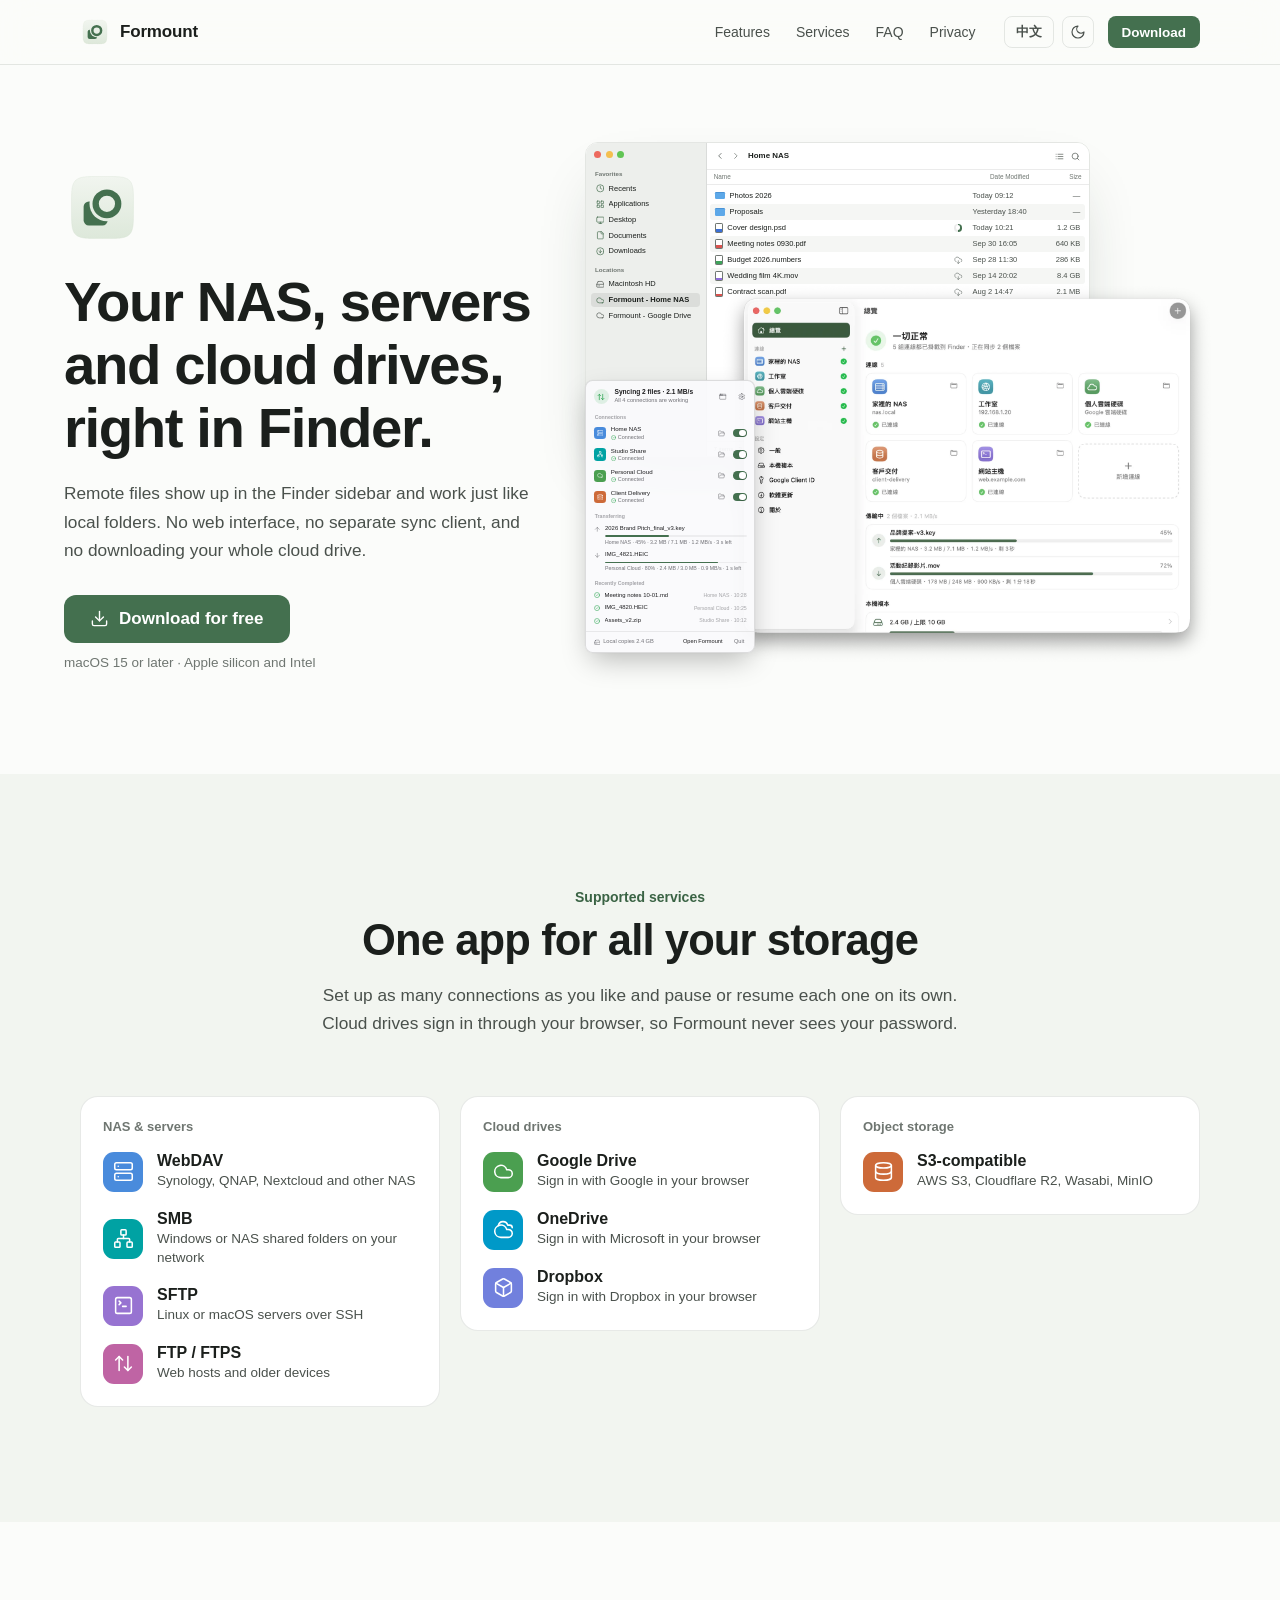
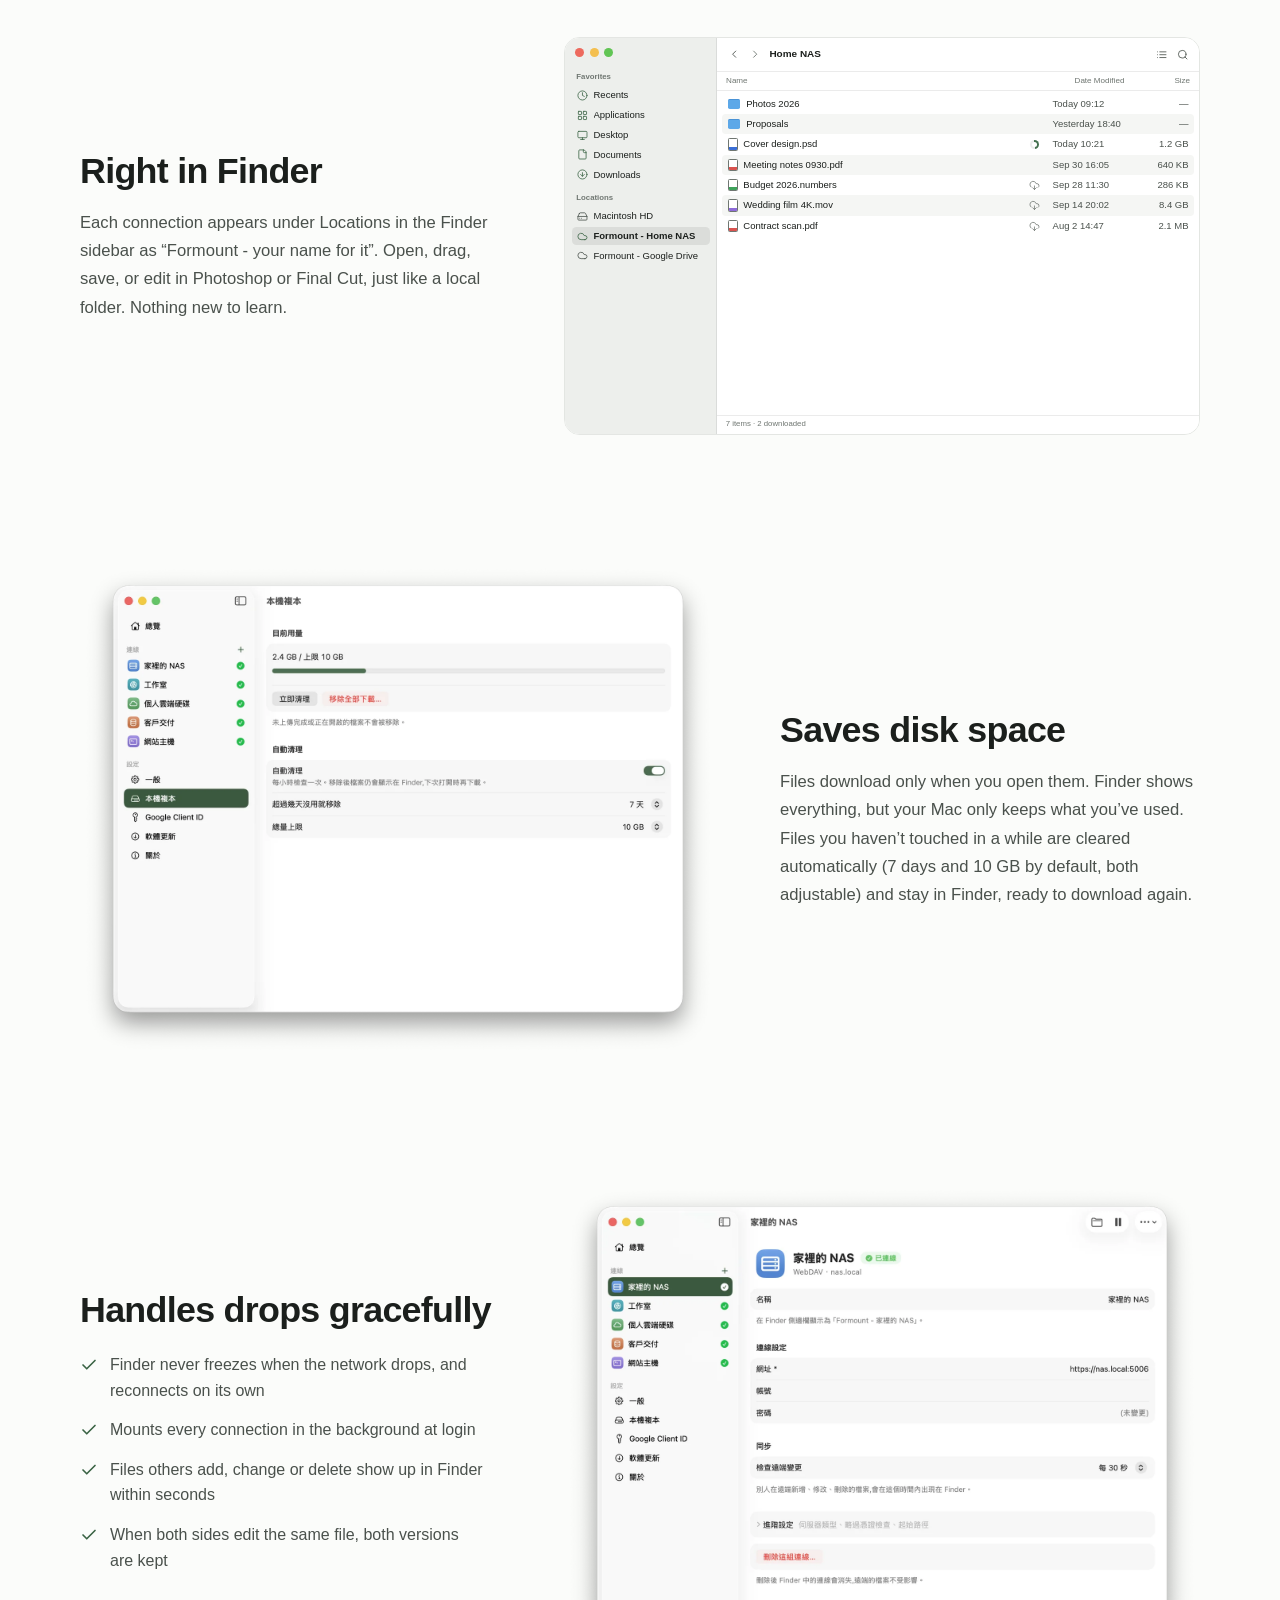
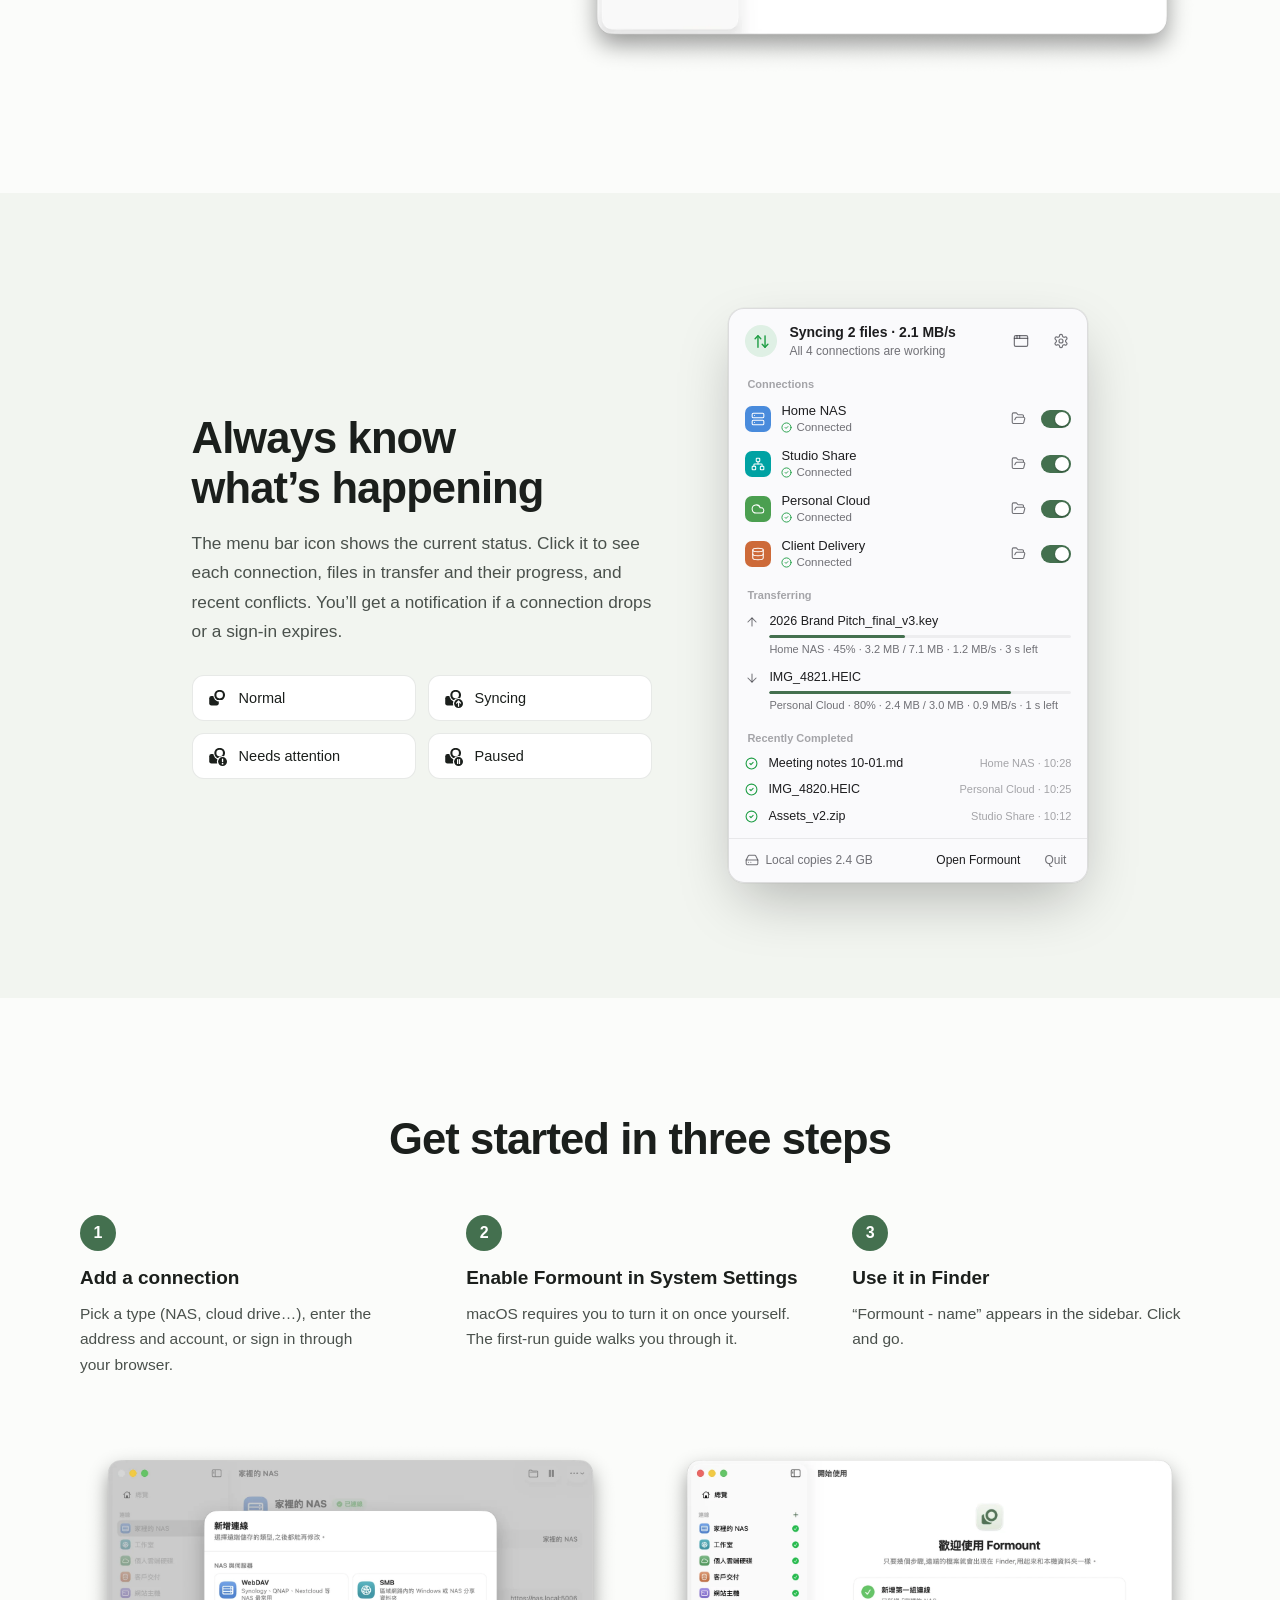
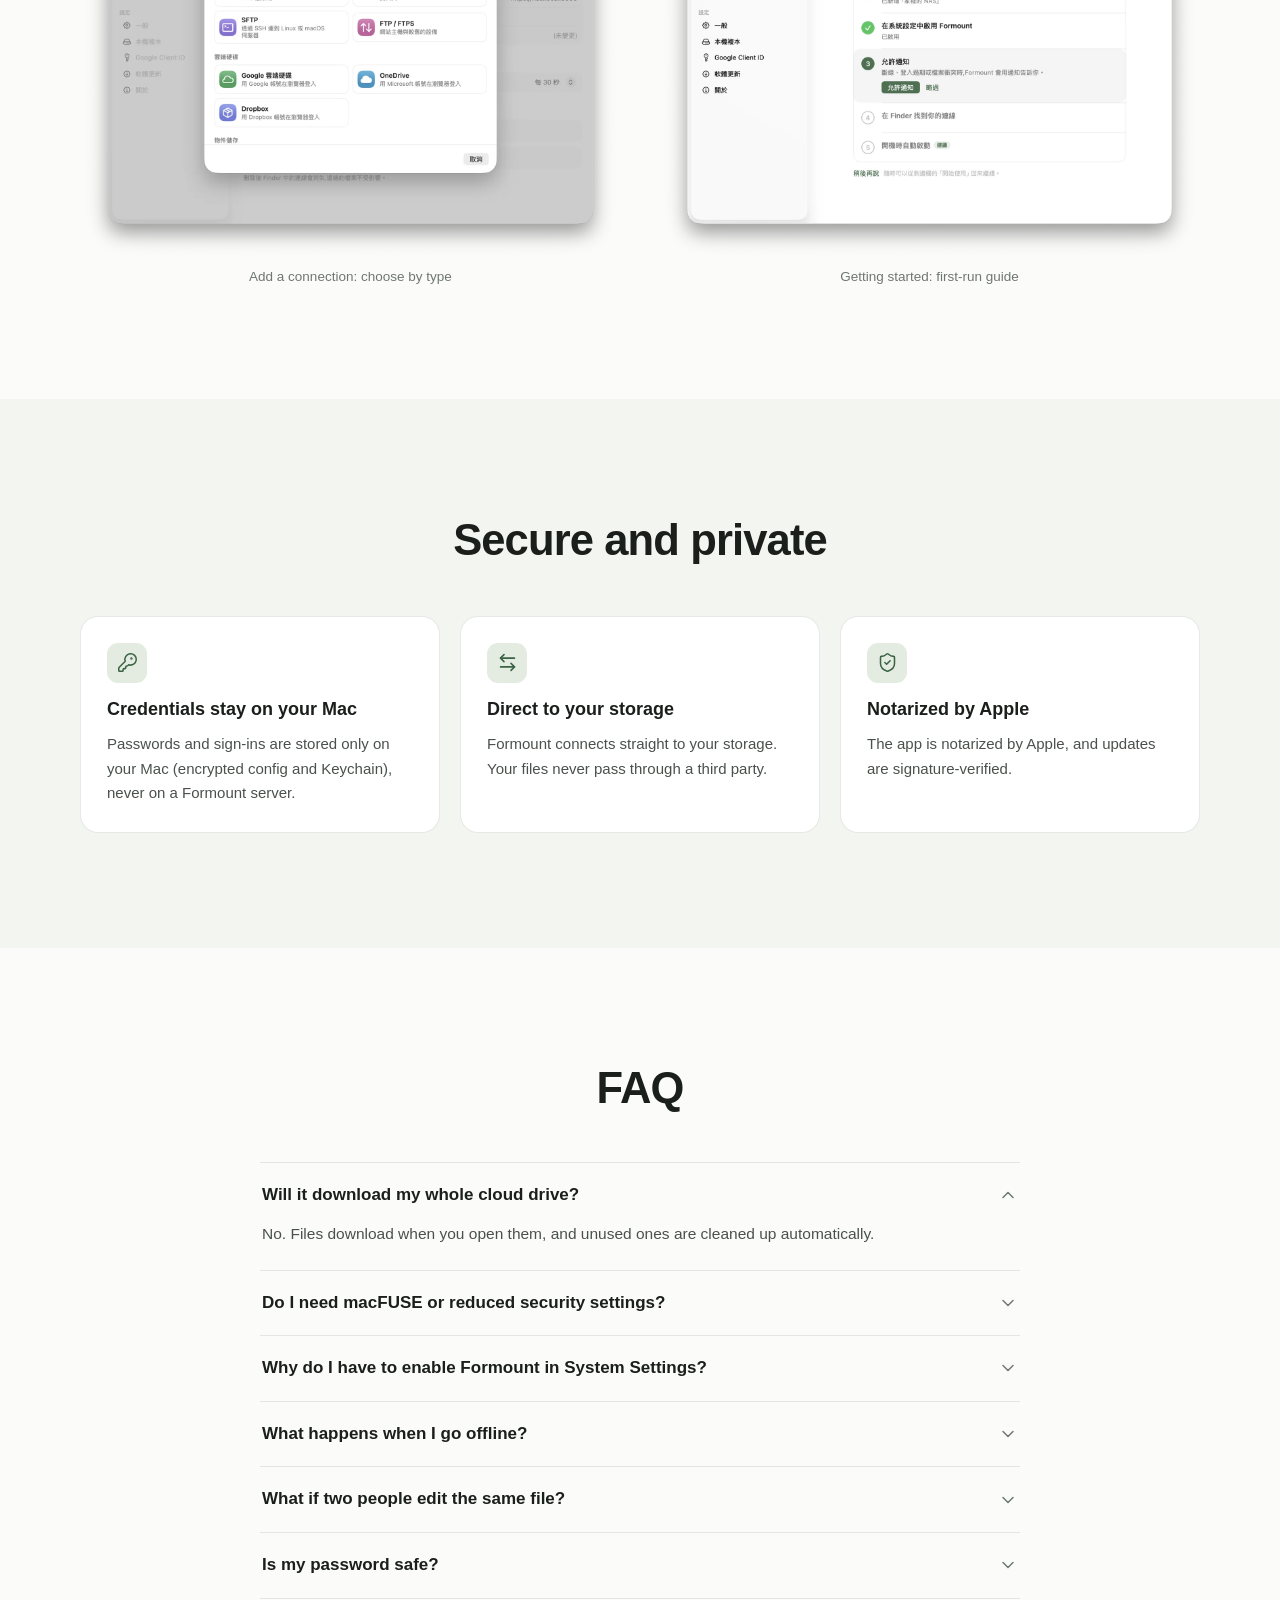
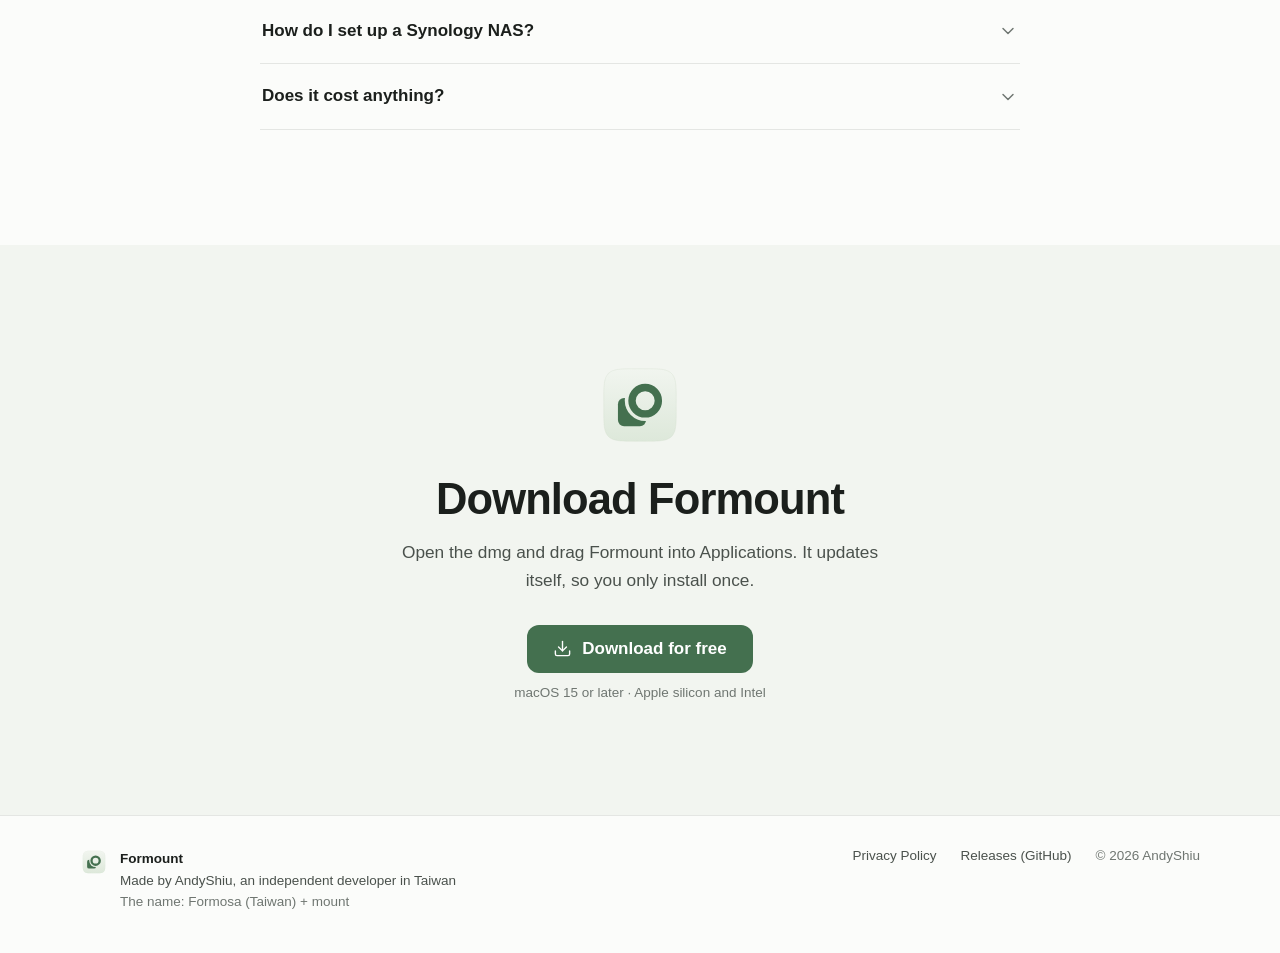
==== index.html @ 0ed60bf0 "更新官網" ====
<!doctype html>
<html lang="zh-Hant-TW">
<head>
<meta charset="utf-8">
<meta name="viewport" content="width=device-width, initial-scale=1">
<title>Formount — 把 NAS、伺服器和雲端硬碟放進 Finder</title>
<meta name="description" content="Formount 是免費的 macOS App,把 NAS、伺服器和雲端硬碟掛載到 Finder。支援 WebDAV、SMB、SFTP、FTP、S3、Google 雲端硬碟、OneDrive、Dropbox。">
<link rel="canonical" href="https://formount.andyshiu.com/">
<meta name="theme-color" content="#FBFCFA" media="(prefers-color-scheme: light)">
<meta name="theme-color" content="#111311" media="(prefers-color-scheme: dark)">
<meta property="og:type" content="website">
<meta property="og:url" content="https://formount.andyshiu.com/">
<meta property="og:title" content="Formount — 把 NAS、伺服器和雲端硬碟放進 Finder">
<meta property="og:description" content="免費的 macOS App:遠端的檔案出現在 Finder 側邊欄,用起來和本機資料夾一樣。">
<meta property="og:image" content="https://formount.andyshiu.com/assets/og.png">
<meta name="twitter:card" content="summary_large_image">
<link rel="icon" href="favicon.ico" sizes="any">
<link rel="icon" href="assets/appicon.svg" type="image/svg+xml">
<link rel="apple-touch-icon" href="assets/apple-touch-icon.png">
<link rel="stylesheet" href="styles.css?v=1790839336">
<!-- 在畫面出現前套用手動選的深淺色與語言,避免閃一下 -->
<script>
  try {
    var t = localStorage.getItem('formount-theme'); if (t === 'light' || t === 'dark') document.documentElement.dataset.theme = t;
  } catch (e) {}
</script>
<script type="application/ld+json">
{
  "@context": "https://schema.org",
  "@type": "SoftwareApplication",
  "name": "Formount",
  "operatingSystem": "macOS 15 or later",
  "applicationCategory": "UtilitiesApplication",
  "softwareVersion": "0.1.0",
  "offers": { "@type": "Offer", "price": "0", "priceCurrency": "USD" },
  "downloadUrl": "https://github.com/AndyShiu/Formount-releases/releases/latest/download/Formount.dmg",
  "author": { "@type": "Person", "name": "AndyShiu" },
  "url": "https://formount.andyshiu.com/"
}
</script>
<script src="site.js?v=1790839336" defer></script>
</head>
<body>

<header class="nav pad">
  <div class="wrap nav-in">
    <a class="brand" href="./">
      <img class="light-only" src="assets/appicon.svg" alt=""><img class="dark-only" src="assets/appicon-dark.svg" alt="">
      <span>Formount</span>
    </a>
    <nav class="nav-links desktop-only">
      <a href="#features" data-i18n="navFeatures">功能</a>
      <a href="#services" data-i18n="navServices">支援服務</a>
      <a href="#faq" data-i18n="navFaq">常見問題</a>
      <a href="privacy.html" data-i18n="navPrivacy">隱私權</a>
    </nav>
    <div class="nav-tools">
      <button class="tool" type="button" data-action="lang" data-i18n="langLabel">EN</button>
      <button class="tool square" type="button" data-action="theme" data-i18n-aria="themeLabel" aria-label="切換深淺色">
        <svg class="i light-only"><use href="assets/icons.svg#i-moon"/></svg>
        <svg class="i dark-only"><use href="assets/icons.svg#i-sun"/></svg>
      </button>
      <a class="nav-dl desktop-only" href="https://github.com/AndyShiu/Formount-releases/releases/latest/download/Formount.dmg" data-i18n="navDownload">下載</a>
    </div>
  </div>
</header>

<main>

<!-- Hero(方向 1b:左文右圖) -->
<section class="hero pad">
  <div class="hero-in">
    <div class="hero-text">
      <img class="hero-icon light-only" src="assets/appicon.svg" alt="Formount"><img class="hero-icon dark-only" src="assets/appicon-dark.svg" alt="Formount">
      <h1 data-i18n="heroTitle">把 NAS、伺服器和雲端硬碟放進 Finder。</h1>
      <p class="lead" data-i18n="heroSub">裝好之後,遠端的檔案就出現在 Finder 側邊欄,用起來和本機資料夾一樣。不用開網頁、不用另外的同步程式,也不用把整個雲端硬碟下載到電腦裡。</p>
      <div data-download></div>
    </div>
    <div class="hero-art" aria-hidden="true">
      <div class="finder-frame" data-finder></div>
      <img class="shot light-only" src="assets/shots/light-overview.webp" alt="" width="1600" height="1242">
      <img class="shot dark-only" src="assets/shots/dark-overview.webp" alt="" width="1600" height="1242" loading="lazy">
      <div class="panel-slot"><div class="panel-scale" data-panel></div></div>
    </div>
  </div>
</section>

<!-- 支援的服務 -->
<section id="services" class="section alt pad">
  <div class="wrap">
    <div class="head">
      <div class="eyebrow" data-i18n="svcEyebrow">支援的服務</div>
      <h2 class="h2" data-i18n="svcTitle">一個 App,連上所有空間</h2>
      <p class="lead" data-i18n="svcSub">可以同時設定很多組連線,各自獨立暫停、恢復。雲端硬碟是在瀏覽器登入,Formount 不會看到你的密碼。</p>
    </div>
    <div class="svc-grid">
      <div class="card svc">
        <div class="svc-group" data-i18n="gNas">NAS 與伺服器</div>
        <div class="svc-row"><div class="tile" style="--h:255"><svg class="i"><use href="assets/icons.svg#i-server"/></svg></div><div><div class="svc-name">WebDAV</div><div class="svc-desc" data-i18n="dWebdav">Synology、QNAP、Nextcloud 等 NAS</div></div></div>
        <div class="svc-row"><div class="tile" style="--h:195"><svg class="i"><use href="assets/icons.svg#i-network"/></svg></div><div><div class="svc-name" data-i18n="nSmb">SMB(網路芳鄰)</div><div class="svc-desc" data-i18n="dSmb">區域網路內的 Windows 或 NAS 分享資料夾</div></div></div>
        <div class="svc-row"><div class="tile" style="--h:300"><svg class="i"><use href="assets/icons.svg#i-square-terminal"/></svg></div><div><div class="svc-name">SFTP</div><div class="svc-desc" data-i18n="dSftp">透過 SSH 連到 Linux 或 macOS 伺服器</div></div></div>
        <div class="svc-row"><div class="tile" style="--h:340"><svg class="i"><use href="assets/icons.svg#i-arrow-up-down"/></svg></div><div><div class="svc-name">FTP / FTPS</div><div class="svc-desc" data-i18n="dFtp">網站主機與較舊的設備</div></div></div>
      </div>
      <div class="card svc">
        <div class="svc-group" data-i18n="gCloud">雲端硬碟</div>
        <div class="svc-row"><div class="tile" style="--h:145"><svg class="i"><use href="assets/icons.svg#i-cloud"/></svg></div><div><div class="svc-name" data-i18n="nGdrive">Google 雲端硬碟</div><div class="svc-desc" data-i18n="dGdrive">用 Google 帳號在瀏覽器登入</div></div></div>
        <div class="svc-row"><div class="tile" style="--h:225"><svg class="i"><use href="assets/icons.svg#i-cloudy"/></svg></div><div><div class="svc-name">OneDrive</div><div class="svc-desc" data-i18n="dOnedrive">用 Microsoft 帳號在瀏覽器登入</div></div></div>
        <div class="svc-row"><div class="tile" style="--h:275"><svg class="i"><use href="assets/icons.svg#i-box"/></svg></div><div><div class="svc-name">Dropbox</div><div class="svc-desc" data-i18n="dDropbox">用 Dropbox 帳號在瀏覽器登入</div></div></div>
      </div>
      <div class="card svc">
        <div class="svc-group" data-i18n="gObj">物件儲存</div>
        <div class="svc-row"><div class="tile" style="--h:45"><svg class="i"><use href="assets/icons.svg#i-database"/></svg></div><div><div class="svc-name" data-i18n="nS3">S3 相容儲存</div><div class="svc-desc" data-i18n="dS3">AWS S3、Cloudflare R2、Wasabi、MinIO</div></div></div>
      </div>
    </div>
  </div>
</section>

<!-- 核心賣點 -->
<section id="features" class="section pad">
  <div class="wrap features">
    <div class="feature">
      <div class="feature-text">
        <h3 class="h3" data-i18n="f1Title">就在 Finder 裡</h3>
        <p data-i18n="f1Body">連線會出現在 Finder 側邊欄的「位置」下方,名稱是「Formount - 你取的名字」。打開、拖放、存檔、用 Photoshop 或 Final Cut 直接編輯,全都和本機資料夾一樣。不用學新介面。</p>
      </div>
      <div class="feature-art"><div class="finder-frame" data-finder aria-hidden="true"></div></div>
    </div>
    <div class="feature reverse">
      <div class="feature-text">
        <h3 class="h3" data-i18n="f3Title">不佔硬碟空間</h3>
        <p data-i18n="f3Body">檔案打開時才下載,Finder 裡看得到全部檔案,但電腦只存你用過的。一段時間沒用的檔案會自動清掉(預設 7 天、總量 10 GB,都可以調整),檔案仍然留在 Finder,下次打開時再下載。</p>
      </div>
      <div class="feature-art">
        <img class="light-only" src="assets/shots/light-cache.webp" alt="" width="1600" height="1242" loading="lazy">
        <img class="dark-only" src="assets/shots/dark-cache.webp" alt="" width="1600" height="1242" loading="lazy">
      </div>
    </div>
    <div class="feature">
      <div class="feature-text">
        <h3 class="h3" data-i18n="f4Title">斷線也不怕</h3>
        <ul class="checks">
          <li><svg class="i"><use href="assets/icons.svg#i-check"/></svg><span data-i18n="f4List.0">網路中斷時不會卡住 Finder,恢復後自動重新連線</span></li>
          <li><svg class="i"><use href="assets/icons.svg#i-check"/></svg><span data-i18n="f4List.1">開機後在背景自動掛載所有連線</span></li>
          <li><svg class="i"><use href="assets/icons.svg#i-check"/></svg><span data-i18n="f4List.2">別人在遠端新增、修改、刪除的檔案,幾十秒內就會出現在 Finder</span></li>
          <li><svg class="i"><use href="assets/icons.svg#i-check"/></svg><span data-i18n="f4List.3">兩邊同時改到同一個檔案時,兩份都保留,不會互相覆蓋</span></li>
        </ul>
      </div>
      <div class="feature-art">
        <img class="light-only" src="assets/shots/light-conn0.webp" alt="" width="1600" height="1242" loading="lazy">
        <img class="dark-only" src="assets/shots/dark-conn0.webp" alt="" width="1600" height="1242" loading="lazy">
      </div>
    </div>
  </div>
</section>

<!-- 選單列面板 -->
<section class="section alt pad">
  <div class="wrap panel-sec">
    <div class="panel-sec-text">
      <h2 class="h2" data-i18n="panelTitle">隨時知道狀況</h2>
      <p class="lead" data-i18n="panelBody">選單列圖示會顯示目前狀態。點開可以看到每組連線的狀態、正在傳輸的檔案和進度、最近的衝突。斷線或登入過期時會用通知告訴你。</p>
      <div class="states">
        <div class="state"><i style="--m:url(assets/menubar-normal.svg)"></i><span data-i18n="st0">一般</span></div>
        <div class="state"><i style="--m:url(assets/menubar-sync.svg)"></i><span data-i18n="st1">同步中</span></div>
        <div class="state"><i style="--m:url(assets/menubar-alert.svg)"></i><span data-i18n="st2">需要處理</span></div>
        <div class="state"><i style="--m:url(assets/menubar-pause.svg)"></i><span data-i18n="st3">已暫停</span></div>
      </div>
    </div>
    <div class="panel-slot"><div class="panel-scale" data-panel></div></div>
  </div>
</section>

<!-- 三步驟 -->
<section class="section pad">
  <div class="wrap">
    <h2 class="h2 center" data-i18n="stepsTitle">三個步驟開始使用</h2>
    <div class="steps">
      <div class="step"><div class="step-n">1</div><div class="step-t" data-i18n="steps.0.title">新增連線</div><div class="step-b" data-i18n="steps.0.body">選擇類型(NAS、雲端硬碟…),填網址與帳號,或在瀏覽器登入。</div></div>
      <div class="step"><div class="step-n">2</div><div class="step-t" data-i18n="steps.1.title">在系統設定打開 Formount</div><div class="step-b" data-i18n="steps.1.body">macOS 規定要由使用者親自打開一次,首次使用的引導會帶著你做。</div></div>
      <div class="step"><div class="step-n">3</div><div class="step-t" data-i18n="steps.2.title">在 Finder 開始使用</div><div class="step-b" data-i18n="steps.2.body">側邊欄出現「Formount - 名稱」,點一下就好。</div></div>
    </div>
    <div class="step-shots">
      <figure>
        <img class="light-only" src="assets/shots/light-add.webp" alt="" width="1600" height="1242" loading="lazy">
        <img class="dark-only" src="assets/shots/dark-add.webp" alt="" width="1600" height="1242" loading="lazy">
        <figcaption data-i18n="capAdd">新增連線:依類型選擇服務</figcaption>
      </figure>
      <figure>
        <img class="light-only" src="assets/shots/light-onboarding.webp" alt="" width="1600" height="1242" loading="lazy">
        <img class="dark-only" src="assets/shots/dark-onboarding.webp" alt="" width="1600" height="1242" loading="lazy">
        <figcaption data-i18n="capOb">開始使用:首次使用引導</figcaption>
      </figure>
    </div>
  </div>
</section>

<!-- 安全、私密 -->
<section class="section alt pad">
  <div class="wrap">
    <h2 class="h2 center" data-i18n="secTitle">安全、私密</h2>
    <div class="sec-grid">
      <div class="card sec"><div class="sec-ico"><svg class="i"><use href="assets/icons.svg#i-key-round"/></svg></div><div class="sec-t" data-i18n="sec.0.title">登入資料只在你的 Mac</div><div class="sec-b" data-i18n="sec.0.body">密碼與登入資料只存在你自己的 Mac(加密設定檔與鑰匙圈),不經過任何 Formount 伺服器。</div></div>
      <div class="card sec"><div class="sec-ico"><svg class="i"><use href="assets/icons.svg#i-arrow-left-right"/></svg></div><div class="sec-t" data-i18n="sec.1.title">直接連到你的儲存空間</div><div class="sec-b" data-i18n="sec.1.body">Formount 直接連到你的儲存空間,檔案不經過第三方。</div></div>
      <div class="card sec"><div class="sec-ico"><svg class="i"><use href="assets/icons.svg#i-shield-check"/></svg></div><div class="sec-t" data-i18n="sec.2.title">經過 Apple 公證</div><div class="sec-b" data-i18n="sec.2.body">App 經過 Apple 公證(notarized),更新套件有簽章驗證。</div></div>
    </div>
  </div>
</section>

<!-- 常見問題 -->
<section id="faq" class="section pad">
  <div class="faq">
    <h2 class="h2 center" data-i18n="faqTitle">常見問題</h2>
    <div class="faq-list">
      <details open><summary><span data-i18n="faq.0.q">會把我的雲端硬碟整個下載到電腦嗎?</span><svg class="i"><use href="assets/icons.svg#i-chevron-down"/></svg></summary><p data-i18n="faq.0.a">不會。檔案打開時才下載,沒用的會自動清理。</p></details>
      <details><summary><span data-i18n="faq.1.q">需要安裝 macFUSE 或降低系統安全性嗎?</span><svg class="i"><use href="assets/icons.svg#i-chevron-down"/></svg></summary><p data-i18n="faq.1.a">不用。Formount 使用 Apple 官方的 File Provider,和 iCloud 雲碟相同。</p></details>
      <details><summary><span data-i18n="faq.2.q">為什麼要在系統設定裡打開 Formount?</span><svg class="i"><use href="assets/icons.svg#i-chevron-down"/></svg></summary><p data-i18n="faq.2.a">這是 macOS 的規定,所有使用 File Provider 的 App(包括 Dropbox、OneDrive 官方 App)第一次都要由使用者打開。</p></details>
      <details><summary><span data-i18n="faq.3.q">斷線時會怎樣?</span><svg class="i"><use href="assets/icons.svg#i-chevron-down"/></svg></summary><p data-i18n="faq.3.a">Finder 不會卡住;已下載的檔案照常能開,網路恢復後自動連回來。</p></details>
      <details><summary><span data-i18n="faq.4.q">兩個人同時改同一個檔案呢?</span><svg class="i"><use href="assets/icons.svg#i-chevron-down"/></svg></summary><p data-i18n="faq.4.a">兩份都會保留,你的版本會另存成「衝突複本」,不會覆蓋別人的修改。</p></details>
      <details><summary><span data-i18n="faq.5.q">我的密碼安全嗎?</span><svg class="i"><use href="assets/icons.svg#i-chevron-down"/></svg></summary><p data-i18n="faq.5.a">只存在你的 Mac 上,不會傳給 Formount 或任何第三方。</p></details>
      <details><summary><span data-i18n="faq.6.q">Synology 要怎麼設定?</span><svg class="i"><use href="assets/icons.svg#i-chevron-down"/></svg></summary><p data-i18n="faq.6.a">在 DSM 開啟 WebDAV Server,Formount 選 WebDAV,填 https://你的 NAS 位址:5006。</p></details>
      <details><summary><span data-i18n="faq.7.q">收費嗎?</span><svg class="i"><use href="assets/icons.svg#i-chevron-down"/></svg></summary><p data-i18n="faq.7.a">不收費,Formount 可以免費下載使用。</p></details>
    </div>
  </div>
</section>

<!-- 頁尾下載區 -->
<section class="section alt pad center cta">
  <img class="cta-icon light-only" src="assets/appicon.svg" alt="" loading="lazy"><img class="cta-icon dark-only" src="assets/appicon-dark.svg" alt="" loading="lazy">
  <h2 class="h2" data-i18n="ctaTitle">下載 Formount</h2>
  <p class="lead" data-i18n="ctaBody">打開 dmg 後,把 Formount 拖到「應用程式」資料夾。App 內建自動更新,裝一次就好。</p>
  <div data-download></div>
</section>

</main>

<footer class="foot pad">
  <div class="wrap foot-in">
    <div class="foot-brand">
      <img class="light-only" src="assets/appicon.svg" alt="" loading="lazy"><img class="dark-only" src="assets/appicon-dark.svg" alt="" loading="lazy">
      <div><b>Formount</b><span data-i18n="footBy">台灣獨立開發者 AndyShiu 製作</span><div class="muted" data-i18n="footName">名字來自 Formosa(福爾摩沙)+ mount(掛載)</div></div>
    </div>
    <div class="foot-links">
      <a href="privacy.html" data-i18n="footPrivacy">隱私權政策</a>
      <a href="https://github.com/AndyShiu/Formount-releases/releases" data-i18n="footRel">版本紀錄(GitHub)</a>
      <span>© 2026 AndyShiu</span>
    </div>
  </div>
</footer>

<!-- 由 site.js 複製到 [data-download]、[data-finder]、[data-panel] 的範本 -->
<template id="tpl-download">
  <div class="dl desktop-only">
    <a class="btn" href="https://github.com/AndyShiu/Formount-releases/releases/latest/download/Formount.dmg"><svg class="i"><use href="assets/icons.svg#i-download"/></svg><span data-i18n="download">免費下載</span></a>
    <div class="req" data-i18n="req">macOS 15 以上 · Apple 晶片與 Intel 皆可</div>
  </div>
  <div class="mobile-only">
    <div class="mcard">
      <div class="ico"><svg class="i"><use href="assets/icons.svg#i-laptop"/></svg></div>
      <div class="txt"><div class="t1" data-i18n="mobileTitle">在 Mac 上下載</div><div class="t2" data-i18n="mobileDesc">Formount 是 Mac App。用 Mac 打開 formount.andyshiu.com 就能下載。</div></div>
      <button type="button" data-action="copy" data-i18n="copy">複製連結</button>
    </div>
    <div class="mreq" data-i18n="req">macOS 15 以上 · Apple 晶片與 Intel 皆可</div>
  </div>
</template>

<template id="tpl-finder">
  <div class="finder">
    <div class="f-side">
      <div class="f-lights"><i style="background:#ED6A5E"></i><i style="background:#F4BF4F"></i><i style="background:#61C554"></i></div>
      <div class="f-cap" data-i18n="fd.fav">個人收藏</div>
      <div class="f-item"><svg class="i"><use href="assets/icons.svg#i-clock"/></svg><span data-i18n="fd.favs.0">最近項目</span></div>
      <div class="f-item"><svg class="i"><use href="assets/icons.svg#i-layout-grid"/></svg><span data-i18n="fd.favs.1">應用程式</span></div>
      <div class="f-item"><svg class="i"><use href="assets/icons.svg#i-monitor"/></svg><span data-i18n="fd.favs.2">桌面</span></div>
      <div class="f-item"><svg class="i"><use href="assets/icons.svg#i-file"/></svg><span data-i18n="fd.favs.3">文件</span></div>
      <div class="f-item"><svg class="i"><use href="assets/icons.svg#i-circle-arrow-down"/></svg><span data-i18n="fd.favs.4">下載</span></div>
      <div class="f-cap loc" data-i18n="fd.loc">位置</div>
      <div class="f-item muted"><svg class="i"><use href="assets/icons.svg#i-hard-drive"/></svg><span>Macintosh HD</span></div>
      <div class="f-item sel"><svg class="i"><use href="assets/icons.svg#i-cloud"/></svg><span data-i18n="fd.nas">Formount - 家裡的 NAS</span></div>
      <div class="f-item muted"><svg class="i"><use href="assets/icons.svg#i-cloud"/></svg><span data-i18n="fd.gd">Formount - Google 雲端硬碟</span></div>
    </div>
    <div class="f-main">
      <div class="f-bar">
        <svg class="i"><use href="assets/icons.svg#i-chevron-left"/></svg><svg class="i fwd"><use href="assets/icons.svg#i-chevron-right"/></svg>
        <div class="f-title" data-i18n="fd.title">家裡的 NAS</div>
        <div class="f-tools"><svg class="i"><use href="assets/icons.svg#i-list"/></svg><svg class="i"><use href="assets/icons.svg#i-search"/></svg></div>
      </div>
      <div class="f-cols"><div data-i18n="fd.hName">名稱</div><div></div><div data-i18n="fd.hDate">修改日期</div><div style="text-align:right" data-i18n="fd.hSize">大小</div></div>
      <div class="f-rows">
        <div class="f-row"><div class="f-name"><i class="f-folder"></i><span data-i18n="fd.rows.0">照片 2026</span></div><div class="f-state"></div><div class="f-meta" data-i18n="fd.dates.0">今天 09:12</div><div class="f-size">—</div></div>
        <div class="f-row"><div class="f-name"><i class="f-folder"></i><span data-i18n="fd.rows.1">專案提案</span></div><div class="f-state"></div><div class="f-meta" data-i18n="fd.dates.1">昨天 18:40</div><div class="f-size">—</div></div>
        <div class="f-row"><div class="f-name"><i class="f-file" style="--c:#3B6FD6"></i><span data-i18n="fd.rows.2">封面設計.psd</span></div><div class="f-state"><i class="f-ring"></i></div><div class="f-meta" data-i18n="fd.dates.2">今天 10:21</div><div class="f-size">1.2 GB</div></div>
        <div class="f-row"><div class="f-name"><i class="f-file" style="--c:#D9534F"></i><span data-i18n="fd.rows.3">會議記錄 0930.pdf</span></div><div class="f-state"></div><div class="f-meta" data-i18n="fd.dates.3">9月30日 16:05</div><div class="f-size">640 KB</div></div>
        <div class="f-row"><div class="f-name"><i class="f-file" style="--c:#3FA35B"></i><span data-i18n="fd.rows.4">2026 年度預算.numbers</span></div><div class="f-state"><svg class="i"><use href="assets/icons.svg#i-cloud-download"/></svg></div><div class="f-meta" data-i18n="fd.dates.4">9月28日 11:30</div><div class="f-size">286 KB</div></div>
        <div class="f-row"><div class="f-name"><i class="f-file" style="--c:#8E6BD8"></i><span data-i18n="fd.rows.5">婚禮影片 4K.mov</span></div><div class="f-state"><svg class="i"><use href="assets/icons.svg#i-cloud-download"/></svg></div><div class="f-meta" data-i18n="fd.dates.5">9月14日 20:02</div><div class="f-size">8.4 GB</div></div>
        <div class="f-row"><div class="f-name"><i class="f-file" style="--c:#D9534F"></i><span data-i18n="fd.rows.6">合約掃描.pdf</span></div><div class="f-state"><svg class="i"><use href="assets/icons.svg#i-cloud-download"/></svg></div><div class="f-meta" data-i18n="fd.dates.6">8月2日 14:47</div><div class="f-size">2.1 MB</div></div>
      </div>
      <div class="f-status" data-i18n="fd.status">7 個項目 · 已下載 2 個</div>
    </div>
  </div>
</template>

<template id="tpl-panel">
  <div class="mb">
    <div class="mb-head">
      <div class="mb-dot"><svg class="i"><use href="assets/icons.svg#i-arrow-up-down"/></svg></div>
      <div class="mb-ht"><div class="mb-t1" data-i18n="mb.title">同步中 2 個檔案 · 2.1 MB/s</div><div class="mb-t2" data-i18n="mb.sub">4 組連線都正常</div></div>
      <div class="mb-btn"><svg class="i"><use href="assets/icons.svg#i-app-window"/></svg></div>
      <div class="mb-btn"><svg class="i"><use href="assets/icons.svg#i-settings"/></svg></div>
    </div>
    <div class="mb-body">
      <div class="mb-cap" data-i18n="mb.conns">連線</div>
      <div class="mb-conn"><div class="mb-tile" style="--h:255"><svg class="i"><use href="assets/icons.svg#i-server"/></svg></div><div class="mb-ct"><div class="mb-name" data-i18n="mb.names.0">家裡的 NAS</div><div class="mb-st"><svg class="i"><use href="assets/icons.svg#i-circle-check"/></svg><span data-i18n="mb.connected">已連線</span></div></div><div class="mb-folder"><svg class="i"><use href="assets/icons.svg#i-folder-open"/></svg></div><button class="mb-switch" type="button" role="switch" aria-checked="true" data-action="mount"></button></div>
      <div class="mb-conn"><div class="mb-tile" style="--h:195"><svg class="i"><use href="assets/icons.svg#i-network"/></svg></div><div class="mb-ct"><div class="mb-name" data-i18n="mb.names.1">工作室共用</div><div class="mb-st"><svg class="i"><use href="assets/icons.svg#i-circle-check"/></svg><span data-i18n="mb.connected">已連線</span></div></div><div class="mb-folder"><svg class="i"><use href="assets/icons.svg#i-folder-open"/></svg></div><button class="mb-switch" type="button" role="switch" aria-checked="true" data-action="mount"></button></div>
      <div class="mb-conn"><div class="mb-tile" style="--h:145"><svg class="i"><use href="assets/icons.svg#i-cloud"/></svg></div><div class="mb-ct"><div class="mb-name" data-i18n="mb.names.2">個人雲端</div><div class="mb-st"><svg class="i"><use href="assets/icons.svg#i-circle-check"/></svg><span data-i18n="mb.connected">已連線</span></div></div><div class="mb-folder"><svg class="i"><use href="assets/icons.svg#i-folder-open"/></svg></div><button class="mb-switch" type="button" role="switch" aria-checked="true" data-action="mount"></button></div>
      <div class="mb-conn"><div class="mb-tile" style="--h:45"><svg class="i"><use href="assets/icons.svg#i-database"/></svg></div><div class="mb-ct"><div class="mb-name" data-i18n="mb.names.3">客戶交付</div><div class="mb-st"><svg class="i"><use href="assets/icons.svg#i-circle-check"/></svg><span data-i18n="mb.connected">已連線</span></div></div><div class="mb-folder"><svg class="i"><use href="assets/icons.svg#i-folder-open"/></svg></div><button class="mb-switch" type="button" role="switch" aria-checked="true" data-action="mount"></button></div>
      <div class="mb-cap" data-i18n="mb.transfers">傳輸中</div>
      <div class="mb-tr"><svg class="i"><use href="assets/icons.svg#i-arrow-up"/></svg><div class="mb-tr-b"><div class="mb-fn" data-i18n="mb.t0">2026 品牌提案_final_v3.key</div><div class="mb-bar"><i style="width:45%"></i></div><div class="mb-meta" data-i18n="mb.t0meta">家裡的 NAS · 45% · 3.2 MB / 7.1 MB · 1.2 MB/s · 剩 3 秒</div></div></div>
      <div class="mb-tr"><svg class="i"><use href="assets/icons.svg#i-arrow-down"/></svg><div class="mb-tr-b"><div class="mb-fn">IMG_4821.HEIC</div><div class="mb-bar"><i style="width:80%"></i></div><div class="mb-meta" data-i18n="mb.t1meta">個人雲端 · 80% · 2.4 MB / 3.0 MB · 0.9 MB/s · 剩 1 秒</div></div></div>
      <div class="mb-cap" data-i18n="mb.recent">最近完成</div>
      <div class="mb-done"><svg class="i"><use href="assets/icons.svg#i-circle-check"/></svg><div class="mb-fn" data-i18n="mb.r0">會議記錄 10-01.md</div><div class="when" data-i18n="mb.r0meta">家裡的 NAS · 10:28</div></div>
      <div class="mb-done"><svg class="i"><use href="assets/icons.svg#i-circle-check"/></svg><div class="mb-fn">IMG_4820.HEIC</div><div class="when" data-i18n="mb.r1meta">個人雲端 · 10:25</div></div>
      <div class="mb-done"><svg class="i"><use href="assets/icons.svg#i-circle-check"/></svg><div class="mb-fn" data-i18n="mb.r2">素材包_v2.zip</div><div class="when" data-i18n="mb.r2meta">工作室共用 · 10:12</div></div>
    </div>
    <div class="mb-foot">
      <svg class="i"><use href="assets/icons.svg#i-hard-drive"/></svg>
      <div class="grow" data-i18n="mb.cache">本機複本 2.4 GB</div>
      <div class="act" data-i18n="mb.open">打開 Formount</div>
      <div class="act quiet" data-i18n="mb.quit">結束</div>
    </div>
  </div>
</template>

</body>
</html>
---- styles.css ----
/* Formount 官網。設計:docs/claude-design/website/handoff/README.md(數值以那裡為準)
   深淺色:跟隨系統,或以 <html data-theme="light|dark"> 手動指定(site.js) */

:root {
  --bg: #FBFCFA; --bg2: #F2F5F0; --card: #FFFFFF;
  --ink: #1B1F1C; --ink2: #4A514C; --ink3: #6F7671;
  --line: rgba(20,40,25,0.10);
  --ac: #44704F; --acSoft: #E4ECE2; --acText: #3A6344;
  --shadow: 0 30px 60px -24px rgba(30,50,35,0.30);
  --fwin: #FFFFFF; --fside: #EDEFEC; --fsel: rgba(0,0,0,0.075); --falt: #F5F6F4; --fline: rgba(0,0,0,0.08);
  /* 選單列面板(仿 macOS) */
  --mPanel: rgba(250,250,252,0.94); --mCard: #ffffff; --mLine: rgba(0,0,0,0.07);
  --mFg: #1d1d1f; --mFg2: rgba(60,60,67,0.72); --mFg3: rgba(60,60,67,0.45);
  --mFill: rgba(0,0,0,0.05); --mFillStrong: rgba(0,0,0,0.1); --mAccent: #44704F;
  --mGreen: #1f9e45; --mGreenSoft: rgba(40,167,69,0.13); --mBorder: rgba(0,0,0,0.12);
  color-scheme: light;
}

/* 深色:兩組選擇器內容相同(跟隨系統、手動指定) */
@media (prefers-color-scheme: dark) {
  :root:not([data-theme="light"]) {
    --bg: #111311; --bg2: #171A17; --card: #1D211E;
    --ink: #EEF1EE; --ink2: #B3BAB4; --ink3: #8A928C;
    --line: rgba(255,255,255,0.09);
    --ac: #5B8F66; --acSoft: #223127; --acText: #8BBE95;
    --shadow: 0 30px 60px -24px rgba(0,0,0,0.7);
    --fwin: #1E201F; --fside: #2A2D2B; --fsel: rgba(255,255,255,0.11); --falt: rgba(255,255,255,0.035); --fline: rgba(255,255,255,0.08);
    --mPanel: rgba(38,38,41,0.92); --mCard: #3a3a3d; --mLine: rgba(255,255,255,0.08);
    --mFg: #f5f5f7; --mFg2: rgba(235,235,245,0.62); --mFg3: rgba(235,235,245,0.38);
    --mFill: rgba(255,255,255,0.08); --mFillStrong: rgba(255,255,255,0.15); --mAccent: #5B8F66;
    --mGreen: #32d74b; --mGreenSoft: rgba(50,215,75,0.16); --mBorder: rgba(255,255,255,0.12);
    color-scheme: dark;
  }
}
:root[data-theme="dark"] {
  --bg: #111311; --bg2: #171A17; --card: #1D211E;
  --ink: #EEF1EE; --ink2: #B3BAB4; --ink3: #8A928C;
  --line: rgba(255,255,255,0.09);
  --ac: #5B8F66; --acSoft: #223127; --acText: #8BBE95;
  --shadow: 0 30px 60px -24px rgba(0,0,0,0.7);
  --fwin: #1E201F; --fside: #2A2D2B; --fsel: rgba(255,255,255,0.11); --falt: rgba(255,255,255,0.035); --fline: rgba(255,255,255,0.08);
  --mPanel: rgba(38,38,41,0.92); --mCard: #3a3a3d; --mLine: rgba(255,255,255,0.08);
  --mFg: #f5f5f7; --mFg2: rgba(235,235,245,0.62); --mFg3: rgba(235,235,245,0.38);
  --mFill: rgba(255,255,255,0.08); --mFillStrong: rgba(255,255,255,0.15); --mAccent: #5B8F66;
  --mGreen: #32d74b; --mGreenSoft: rgba(50,215,75,0.16); --mBorder: rgba(255,255,255,0.12);
  color-scheme: dark;
}

/* 依深淺色顯示對應的圖(截圖、App 圖示、切換按鈕)。隱藏的 lazy 圖片不會被下載 */
.dark-only { display: none !important; }
@media (prefers-color-scheme: dark) {
  :root:not([data-theme="light"]) .dark-only { display: block !important; }
  :root:not([data-theme="light"]) .light-only { display: none !important; }
}
:root[data-theme="dark"] .dark-only { display: block !important; }
:root[data-theme="dark"] .light-only { display: none !important; }

/* ---------- 基礎 ---------- */
* { box-sizing: border-box; }
html { scroll-behavior: smooth; scroll-padding-top: 72px; }
body {
  margin: 0; background: var(--bg); color: var(--ink);
  font-family: -apple-system, BlinkMacSystemFont, 'SF Pro Text', 'PingFang TC', 'Helvetica Neue', sans-serif;
  -webkit-font-smoothing: antialiased;
}
a { color: var(--acText); text-decoration: none; }
a:hover { text-decoration: underline; }
img { display: block; max-width: 100%; height: auto; }
h1, h2, h3, p { margin: 0; }
button { font: inherit; }

svg.i { width: 1em; height: 1em; flex: none; fill: none; stroke: currentColor; stroke-width: 1.75;
  stroke-linecap: round; stroke-linejoin: round; }

.pad { padding-left: clamp(20px, 5vw, 64px); padding-right: clamp(20px, 5vw, 64px); }
.wrap { max-width: 1120px; margin: 0 auto; }
.section { padding-top: clamp(72px, 9vw, 128px); padding-bottom: clamp(72px, 9vw, 128px); }
.alt { background: var(--bg2); }

.h2 { font-size: clamp(28px, 3.4vw, 46px); font-weight: 700; letter-spacing: -0.02em; line-height: 1.15; text-wrap: balance; }
.lead { font-size: clamp(16px, 1.35vw, 18px); line-height: 1.65; color: var(--ink2); text-wrap: pretty; }
.center { text-align: center; }
.head { max-width: 680px; margin: 0 auto; text-align: center; }
.eyebrow { font-size: 14px; font-weight: 600; color: var(--acText); }
.head .h2 { margin-top: 10px; }
.head .lead { margin-top: 16px; }

/* 桌面/手機(720px 為界) */
@media (max-width: 719px) { .desktop-only { display: none !important; } }
@media (min-width: 720px) { .mobile-only { display: none !important; } }

/* ---------- 導覽列 ---------- */
.nav { border-bottom: 1px solid var(--line); position: sticky; top: 0; z-index: 20;
  background: color-mix(in srgb, var(--bg) 86%, transparent); backdrop-filter: saturate(1.4) blur(16px);
  -webkit-backdrop-filter: saturate(1.4) blur(16px); }
.nav-in { height: 64px; display: flex; align-items: center; gap: 28px; }
.brand { display: flex; align-items: center; gap: 10px; margin-right: auto; color: var(--ink); }
.brand:hover { text-decoration: none; }
.brand img { width: 30px; height: 30px; }
.brand span { font-size: 17px; font-weight: 650; letter-spacing: -0.01em; }
.nav-links { display: flex; gap: 26px; font-size: 14px; }
.nav-links a { color: var(--ink2); }
.nav-links a:hover { color: var(--ink); text-decoration: none; }
.nav-tools { display: flex; align-items: center; gap: 8px; }
.tool { height: 32px; min-width: 32px; padding: 0 11px; border-radius: 8px; border: 1px solid var(--line);
  background: transparent; color: var(--ink2); font-size: 13px; font-weight: 600; cursor: pointer;
  display: flex; align-items: center; justify-content: center; }
.tool:hover { color: var(--ink); }
.tool.square { padding: 0; width: 32px; }
.tool svg.i { font-size: 16px; }
.nav-dl { margin-left: 6px; height: 32px; display: flex; align-items: center; padding: 0 14px; border-radius: 8px;
  background: var(--ac); color: #fff; font-size: 13.5px; font-weight: 600; }
.nav-dl:hover { text-decoration: none; filter: brightness(1.08); }

/* ---------- 下載按鈕 ---------- */
.dl { display: flex; flex-direction: column; align-items: flex-start; gap: 12px; }
.center .dl { align-items: center; }
.btn { display: inline-flex; align-items: center; gap: 10px; background: var(--ac); color: #fff; font-size: 17px;
  font-weight: 600; padding: 14px 26px; border-radius: 12px; }
.btn:hover { text-decoration: none; filter: brightness(1.08); }
.btn svg.i { font-size: 19px; }
.req { font-size: 13.5px; color: var(--ink3); }
.mcard { display: flex; align-items: center; gap: 14px; padding: 14px 16px; border-radius: 14px; background: var(--card);
  border: 1px solid var(--line); max-width: 440px; text-align: left; }
.center .mcard { margin: 0 auto; }
.mcard .ico { width: 40px; height: 40px; border-radius: 10px; background: var(--acSoft); color: var(--acText);
  display: flex; align-items: center; justify-content: center; flex: none; font-size: 22px; }
.mcard .txt { flex: 1; min-width: 0; }
.mcard .t1 { font-size: 15px; font-weight: 600; }
.mcard .t2 { font-size: 13px; line-height: 1.45; color: var(--ink2); margin-top: 2px; }
.mcard button { flex: none; height: 34px; padding: 0 12px; border-radius: 9px; border: none; background: var(--ac);
  color: #fff; font-size: 13px; font-weight: 600; cursor: pointer; }
.mreq { font-size: 12.5px; color: var(--ink3); margin-top: 10px; }

/* ---------- Hero ---------- */
.hero { padding-top: clamp(40px, 6vw, 96px); padding-bottom: clamp(40px, 6vw, 96px); }
.hero-in { max-width: 1200px; margin: 0 auto; display: flex; flex-wrap: wrap; align-items: center; gap: clamp(32px, 4vw, 56px); }
.hero-text { flex: 1 1 340px; min-width: 0; max-width: 470px; }
.hero-icon { width: clamp(64px, 6vw, 88px); height: auto; }
.hero h1 { font-size: clamp(34px, 4.4vw, 60px); font-weight: 700; letter-spacing: -0.025em; line-height: 1.12;
  margin-top: 24px; text-wrap: balance; }
.hero .lead { margin-top: 20px; }
.hero .dl, .hero .mcard { margin-top: 30px; }
.hero-art { flex: 1.4 1 420px; min-width: 0; position: relative; aspect-ratio: 100 / 88; }
.hero-art .finder-frame { position: absolute; left: 0; top: 0; width: 80%; }
.hero-art .shot { position: absolute; left: 21%; top: 25%; width: 79%; }
.hero-art .panel-slot { position: absolute; left: 0; top: 43%; width: 27%; }

/* ---------- 支援的服務 ---------- */
.svc-grid { display: grid; grid-template-columns: repeat(auto-fit, minmax(260px, 1fr)); gap: 20px;
  margin-top: clamp(40px, 4.5vw, 60px); align-items: start; }
.card { background: var(--card); border: 1px solid var(--line); border-radius: 18px; }
.svc { padding: 22px; display: flex; flex-direction: column; gap: 18px; }
.svc-group { font-size: 13px; font-weight: 600; color: var(--ink3); }
.svc-row { display: flex; gap: 14px; align-items: center; }
.tile { width: 40px; height: 40px; border-radius: 11px; color: #fff; display: flex; align-items: center;
  justify-content: center; flex: none; font-size: 21px; background: oklch(0.63 0.14 var(--h)); }
.svc-name { font-size: 16px; font-weight: 600; }
.svc-desc { font-size: 13.5px; line-height: 1.45; color: var(--ink2); margin-top: 1px; }

/* ---------- 核心賣點 ---------- */
.features { display: flex; flex-direction: column; gap: clamp(80px, 10vw, 140px); }
.feature { display: flex; flex-wrap: wrap; align-items: center; gap: clamp(32px, 5vw, 72px); }
.feature.reverse { flex-direction: row-reverse; }
.feature-text { flex: 1 1 300px; min-width: 0; max-width: 420px; }
.feature-art { flex: 1.5 1 420px; min-width: 0; }
.h3 { font-size: clamp(26px, 2.8vw, 38px); font-weight: 700; letter-spacing: -0.02em; line-height: 1.2; }
.feature-text p { font-size: clamp(16px, 1.3vw, 18px); line-height: 1.7; color: var(--ink2); margin-top: 16px; text-wrap: pretty; }
.checks { list-style: none; padding: 0; margin: 20px 0 0; display: flex; flex-direction: column; gap: 14px; }
.checks li { display: flex; gap: 12px; align-items: flex-start; font-size: clamp(15.5px, 1.25vw, 17px);
  line-height: 1.6; color: var(--ink2); text-wrap: pretty; }
.checks svg.i { font-size: 18px; color: var(--acText); margin-top: 4px; stroke-width: 2.2; }

/* ---------- Finder 示意視窗(全部以 em 等比縮放,基準 = 寬度 × 1.5%) ---------- */
.finder-frame { aspect-ratio: 16 / 10; border-radius: clamp(8px, 1vw, 14px); border: 1px solid var(--line);
  box-shadow: var(--shadow); overflow: hidden; container-type: inline-size; }
.feature .finder-frame { border-radius: clamp(10px, 1.2vw, 16px); box-shadow: none; }
.finder { width: 100%; height: 100%; display: flex; font-size: 1.5cqi; line-height: 1.3; color: var(--ink);
  background: var(--fwin); overflow: hidden; }
.f-side { width: 24%; flex: none; background: var(--fside); border-right: 1px solid var(--fline); display: flex;
  flex-direction: column; padding: 1.1em 0.7em; gap: 0.15em; min-width: 0; }
.f-lights { display: flex; gap: 0.55em; padding: 0 0.4em 1.4em; }
.f-lights i { width: 0.95em; height: 0.95em; border-radius: 50%; }
.f-cap { font-size: 0.82em; font-weight: 600; color: var(--ink3); padding: 0 0.6em 0.3em; }
.f-cap.loc { padding-top: 1em; }
.f-item { display: flex; align-items: center; gap: 0.55em; padding: 0.32em 0.6em; border-radius: 0.45em;
  white-space: nowrap; overflow: hidden; }
.f-item span { overflow: hidden; text-overflow: ellipsis; }
.f-item svg.i { width: 1.15em; height: 1.15em; color: var(--acText); }
.f-item.muted svg.i { color: var(--ink2); }
.f-item.sel { background: var(--fsel); font-weight: 600; }
.f-main { flex: 1; min-width: 0; display: flex; flex-direction: column; }
.f-bar { height: 3.6em; flex: none; display: flex; align-items: center; gap: 0.9em; padding: 0 1.1em;
  border-bottom: 1px solid var(--fline); color: var(--ink2); }
.f-bar svg.i { width: 1.3em; height: 1.3em; }
.f-bar .fwd { color: var(--ink3); }
.f-title { font-weight: 700; font-size: 1.05em; white-space: nowrap; color: var(--ink); }
.f-tools { margin-left: auto; display: flex; gap: 1em; }
.f-tools svg.i { width: 1.2em; height: 1.2em; }
.f-cols, .f-row { display: grid; grid-template-columns: minmax(0, 1fr) 2.2em 8.5em 5em; gap: 0 0.8em; white-space: nowrap; }
.f-cols { padding: 0.45em 1.1em; font-size: 0.85em; color: var(--ink3); border-bottom: 1px solid var(--fline); }
.f-rows { display: flex; flex-direction: column; padding: 0.3em 0.5em; }
.f-row { align-items: center; padding: 0.42em 0.6em; border-radius: 0.4em; }
.f-row:nth-child(even) { background: var(--falt); }
.f-name { display: flex; align-items: center; gap: 0.6em; min-width: 0; }
.f-name span { overflow: hidden; text-overflow: ellipsis; }
.f-folder { width: 1.35em; height: 1.05em; flex: none; border-radius: 0.18em; background: #5DA8E8; border-top: 0.2em solid #4A93D6; }
.f-file { width: 1.05em; height: 1.3em; flex: none; border-radius: 0.15em; background: var(--fwin); border: 1px solid var(--ink3);
  display: flex; align-items: flex-end; overflow: hidden; }
.f-file::after { content: ""; width: 100%; height: 0.32em; background: var(--c); }
.f-state { display: flex; align-items: center; justify-content: center; color: var(--ink3); }
.f-state svg.i { width: 1.15em; height: 1.15em; }
.f-ring { width: 1em; height: 1em; border-radius: 50%; background: conic-gradient(var(--ac) 0 48%, var(--fline) 48% 100%);
  display: flex; align-items: center; justify-content: center; }
.f-ring::after { content: ""; width: 0.6em; height: 0.6em; border-radius: 50%; background: var(--fwin); }
.f-meta { color: var(--ink2); }
.f-size { color: var(--ink2); text-align: right; }
.f-status { margin-top: auto; border-top: 1px solid var(--fline); padding: 0.5em 1.1em; font-size: 0.82em; color: var(--ink3); white-space: nowrap; }

/* ---------- 選單列面板(原生寬 360px,由 site.js 依容器寬度縮放) ---------- */
.panel-scale { width: 360px; }
.mb { width: 360px; border-radius: 16px; background: var(--mPanel); border: 1px solid var(--mBorder); overflow: hidden;
  box-shadow: 0 24px 60px -12px rgba(0,0,0,.28), 0 0 0 0.5px rgba(0,0,0,.06);
  font-size: 13px; line-height: 1.35; color: var(--mFg); text-align: left; }
.mb svg.i { flex: none; }
.mb-head { display: flex; align-items: center; gap: 12px; padding: 14px 12px 12px 16px; }
.mb-dot { width: 32px; height: 32px; border-radius: 16px; background: var(--mGreenSoft); color: var(--mGreen);
  display: flex; align-items: center; justify-content: center; flex: none; font-size: 17px; }
.mb-dot svg.i { stroke-width: 2; }
.mb-ht { flex: 1; min-width: 0; }
.mb-t1 { font-size: 14px; font-weight: 700; }
.mb-t2 { font-size: 12px; color: var(--mFg2); margin-top: 1px; }
.mb-btn { width: 28px; height: 28px; border-radius: 14px; display: flex; align-items: center; justify-content: center;
  color: var(--mFg2); font-size: 16px; }
.mb-body { padding: 0 8px 8px; }
.mb-cap { font-size: 11px; font-weight: 600; color: var(--mFg3); padding: 12px 10px 4px; }
.mb-cap:first-child { padding-top: 6px; }
.mb-conn { display: flex; align-items: center; gap: 10px; padding: 6px 8px; border-radius: 9px; }
.mb-conn:hover { background: var(--mFill); }
.mb-tile { width: 26px; height: 26px; border-radius: 7px; background: oklch(0.63 0.14 var(--h)); color: #fff;
  display: flex; align-items: center; justify-content: center; flex: none; font-size: 14px; }
.mb-ct { flex: 1; min-width: 0; }
.mb-name { font-weight: 500; overflow: hidden; text-overflow: ellipsis; white-space: nowrap; }
.mb-st { display: flex; align-items: center; gap: 4px; font-size: 11.5px; color: var(--mFg2); }
.mb-st svg.i { font-size: 11px; color: var(--mGreen); stroke-width: 2; }
.mb-conn.paused .mb-st svg.i { color: var(--mFg3); }
.mb-folder { width: 26px; height: 26px; border-radius: 7px; display: flex; align-items: center; justify-content: center;
  color: var(--mFg2); font-size: 15px; }
.mb-switch { width: 30px; height: 18px; border-radius: 9px; background: var(--mAccent); position: relative; flex: none;
  border: none; padding: 0; cursor: pointer; transition: background .15s; }
.mb-switch::after { content: ""; position: absolute; top: 2px; left: 14px; width: 14px; height: 14px; border-radius: 7px;
  background: #fff; box-shadow: 0 1px 2px rgba(0,0,0,.3); transition: left .15s; }
.mb-switch[aria-checked="false"] { background: var(--mFillStrong); }
.mb-switch[aria-checked="false"]::after { left: 2px; }
.mb-tr { display: flex; gap: 10px; padding: 6px 8px; }
.mb-tr > svg.i { font-size: 14px; color: var(--mFg2); margin-top: 2px; }
.mb-tr-b { flex: 1; min-width: 0; }
.mb-fn { font-size: 12.5px; font-weight: 500; overflow: hidden; text-overflow: ellipsis; white-space: nowrap; }
.mb-bar { height: 3px; border-radius: 2px; background: var(--mFill); margin: 5px 0 4px; overflow: hidden; }
.mb-bar i { display: block; height: 100%; background: var(--mAccent); border-radius: 2px; }
.mb-meta { font-size: 11px; color: var(--mFg2); font-variant-numeric: tabular-nums; overflow: hidden; text-overflow: ellipsis; white-space: nowrap; }
.mb-done { display: flex; align-items: center; gap: 10px; padding: 5px 8px; }
.mb-done svg.i { font-size: 13px; color: var(--mGreen); stroke-width: 2; }
.mb-done .mb-fn { flex: 1; font-weight: 400; }
.mb-done .when { font-size: 11px; color: var(--mFg3); white-space: nowrap; }
.mb-foot { display: flex; align-items: center; gap: 6px; padding: 9px 12px 10px 16px; border-top: 1px solid var(--mLine); font-size: 12px; }
.mb-foot svg.i { font-size: 14px; color: var(--mFg2); }
.mb-foot .grow { flex: 1; color: var(--mFg2); }
.mb-foot .act { height: 24px; padding: 0 9px; border-radius: 7px; display: flex; align-items: center; font-weight: 500; }
.mb-foot .act.quiet { color: var(--mFg2); font-weight: 400; }

/* ---------- 選單列區塊 ---------- */
.panel-sec { display: flex; flex-wrap: wrap; align-items: center; justify-content: center; gap: clamp(40px, 6vw, 96px); }
.panel-sec-text { flex: 1 1 300px; min-width: 0; max-width: 460px; }
.panel-sec-text .lead { margin-top: 16px; line-height: 1.7; }
.states { display: grid; grid-template-columns: repeat(2, minmax(0, 1fr)); gap: 12px; margin-top: 28px; }
.state { display: flex; align-items: center; gap: 12px; padding: 12px 14px; border-radius: 12px; background: var(--card);
  border: 1px solid var(--line); font-size: 14.5px; font-weight: 500; }
.state i { width: 20px; height: 20px; flex: none; background: var(--ink);
  -webkit-mask: var(--m) center / contain no-repeat; mask: var(--m) center / contain no-repeat; }
.panel-sec .panel-slot { flex: 0 1 360px; min-width: 0; }

/* ---------- 三步驟 ---------- */
.steps { display: grid; grid-template-columns: repeat(auto-fit, minmax(240px, 1fr)); gap: clamp(20px, 3vw, 40px);
  margin-top: clamp(36px, 4vw, 56px); }
.step { display: flex; flex-direction: column; gap: 12px; }
.step-n { width: 36px; height: 36px; border-radius: 50%; background: var(--ac); color: #fff; font-size: 16px; font-weight: 700;
  display: flex; align-items: center; justify-content: center; }
.step-t { font-size: 19px; font-weight: 650; margin-top: 4px; }
.step-b { font-size: 15.5px; line-height: 1.65; color: var(--ink2); text-wrap: pretty; }
.step-shots { display: grid; grid-template-columns: repeat(auto-fit, minmax(300px, 1fr)); gap: clamp(20px, 3vw, 40px);
  margin-top: clamp(40px, 5vw, 64px); }
.step-shots figure { margin: 0; display: flex; flex-direction: column; gap: 8px; }
.step-shots figcaption { font-size: 13.5px; color: var(--ink3); text-align: center; }

/* ---------- 安全、私密 ---------- */
.sec-grid { display: grid; grid-template-columns: repeat(auto-fit, minmax(260px, 1fr)); gap: 20px; margin-top: clamp(36px, 4vw, 56px); }
.sec { padding: 26px; display: flex; flex-direction: column; gap: 12px; }
.sec-ico { width: 40px; height: 40px; border-radius: 11px; background: var(--acSoft); color: var(--acText);
  display: flex; align-items: center; justify-content: center; font-size: 21px; }
.sec-t { font-size: 18px; font-weight: 650; margin-top: 4px; }
.sec-b { font-size: 15px; line-height: 1.65; color: var(--ink2); text-wrap: pretty; }

/* ---------- 常見問題 ---------- */
.faq { max-width: 760px; margin: 0 auto; }
.faq-list { margin-top: clamp(32px, 4vw, 48px); border-top: 1px solid var(--line); }
.faq details { border-bottom: 1px solid var(--line); }
.faq summary { display: flex; align-items: center; gap: 16px; padding: 20px 2px; cursor: pointer; list-style: none;
  font-size: 17px; font-weight: 600; line-height: 1.45; }
.faq summary::-webkit-details-marker { display: none; }
.faq summary span { flex: 1; }
.faq summary svg.i { font-size: 20px; color: var(--ink3); transition: transform .2s; }
.faq details[open] summary svg.i { transform: rotate(180deg); }
.faq details p { font-size: 15.5px; line-height: 1.7; color: var(--ink2); padding: 0 40px 22px 2px; margin-top: -6px; text-wrap: pretty; }

/* ---------- 頁尾下載區與 Footer ---------- */
.cta-icon { width: clamp(72px, 7vw, 96px); height: auto; margin: 0 auto; }
.cta .h2 { margin-top: 24px; }
.cta .lead { max-width: 520px; margin: 14px auto 0; }
.cta .dl, .cta .mcard { margin-top: 30px; }
.foot { border-top: 1px solid var(--line); padding-top: 32px; padding-bottom: 40px; }
.foot-in { display: flex; flex-wrap: wrap; gap: 20px 40px; align-items: flex-start; justify-content: space-between; }
.foot-brand { display: flex; gap: 12px; align-items: flex-start; min-width: 0; flex: 1 1 320px;
  font-size: 13.5px; line-height: 1.6; color: var(--ink2); }
.foot-brand img { width: 28px; height: 28px; flex: none; }
.foot-brand b { color: var(--ink); font-weight: 600; display: block; }
.foot-brand .muted { color: var(--ink3); }
.foot-links { display: flex; flex-wrap: wrap; gap: 8px 24px; font-size: 13.5px; color: var(--ink3); }
.foot-links a { color: var(--ink2); }

/* ---------- 隱私權政策 ---------- */
.privacy { padding-top: clamp(48px, 7vw, 96px); padding-bottom: clamp(72px, 9vw, 120px); }
.privacy-in { max-width: 720px; margin: 0 auto; }
.back { display: inline-flex; align-items: center; gap: 4px; font-size: 14px; }
.back svg.i { font-size: 16px; }
.privacy h1 { font-size: clamp(32px, 4vw, 48px); font-weight: 700; letter-spacing: -0.025em; line-height: 1.15; margin-top: 20px; }
.updated { font-size: 14px; color: var(--ink3); margin-top: 12px; }
.summary { margin-top: 32px; padding: 20px 22px; border-radius: 16px; background: var(--acSoft); font-size: 16px; line-height: 1.7; text-wrap: pretty; }
.pv-sections { display: flex; flex-direction: column; gap: 32px; margin-top: 44px; }
.pv-sections h2 { font-size: 20px; font-weight: 650; line-height: 1.35; }
.pv-sections p { font-size: 16px; line-height: 1.75; color: var(--ink2); margin-top: 10px; text-wrap: pretty; }
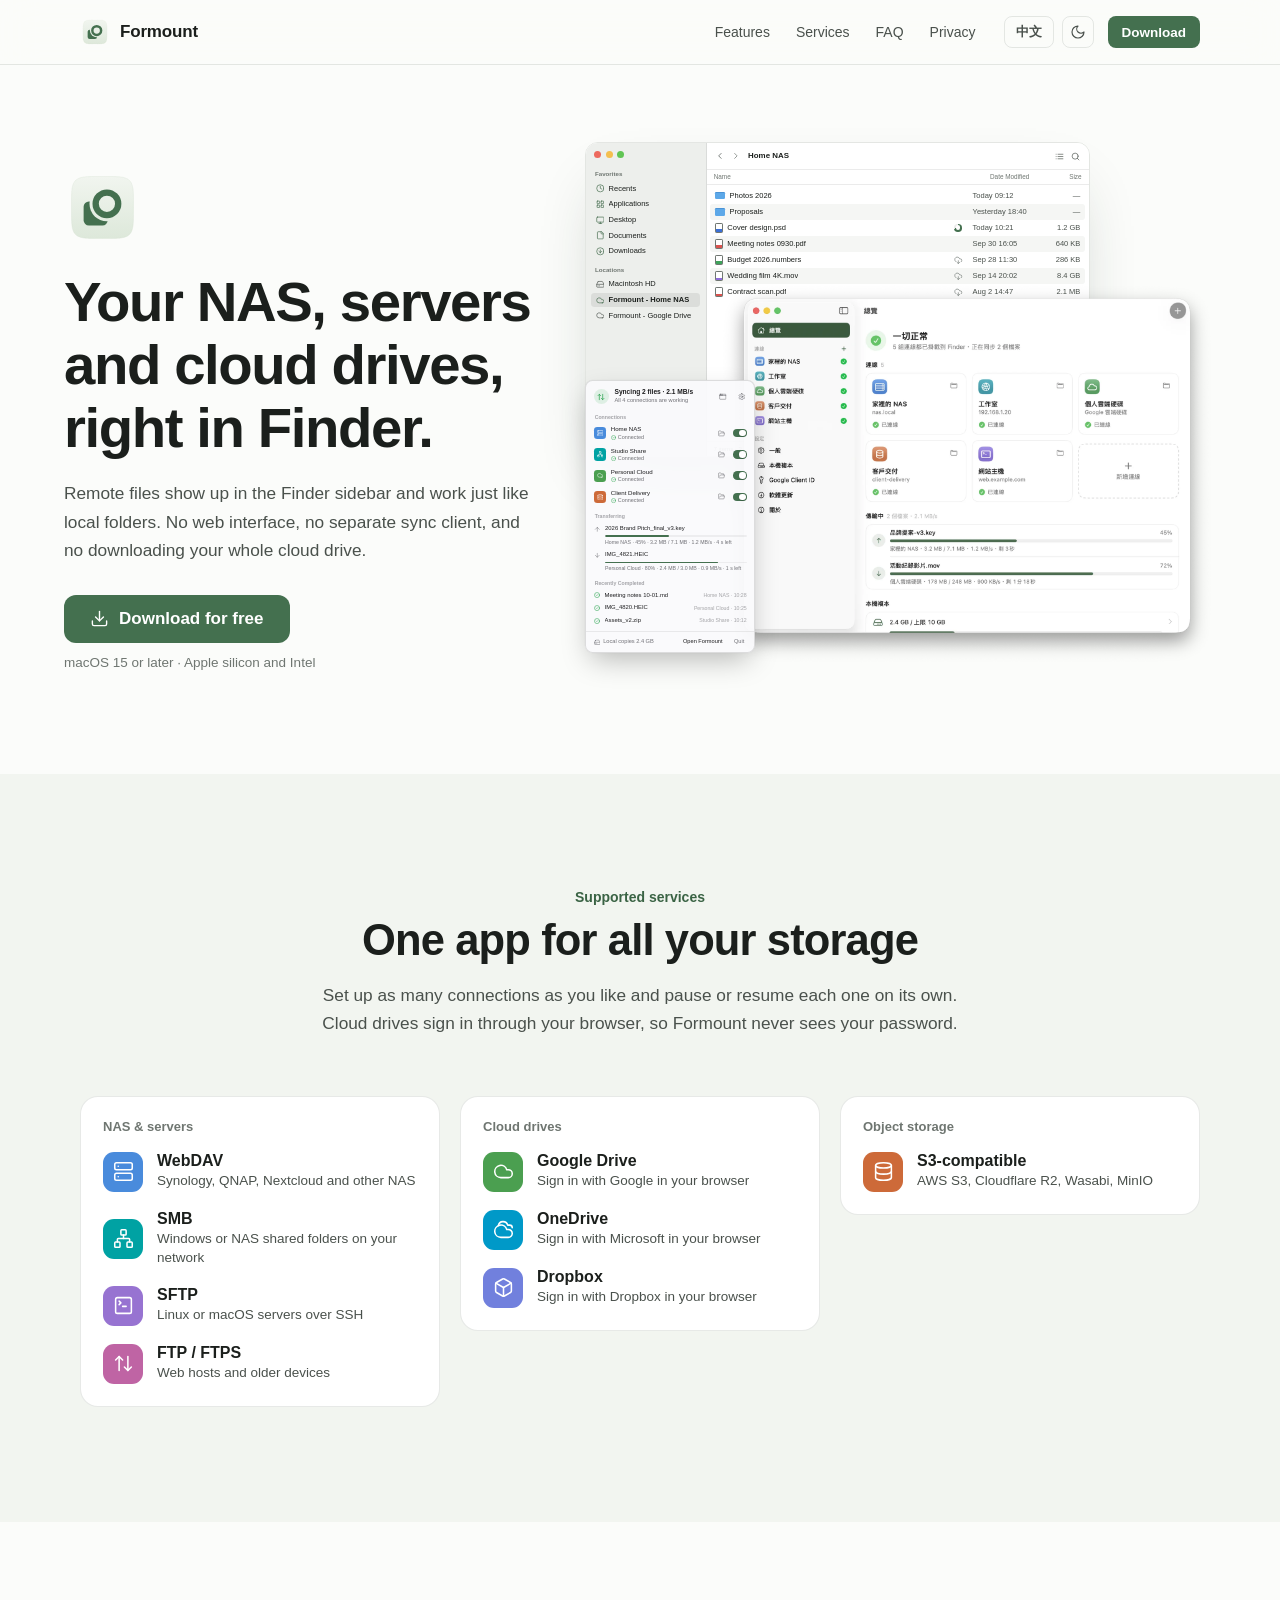
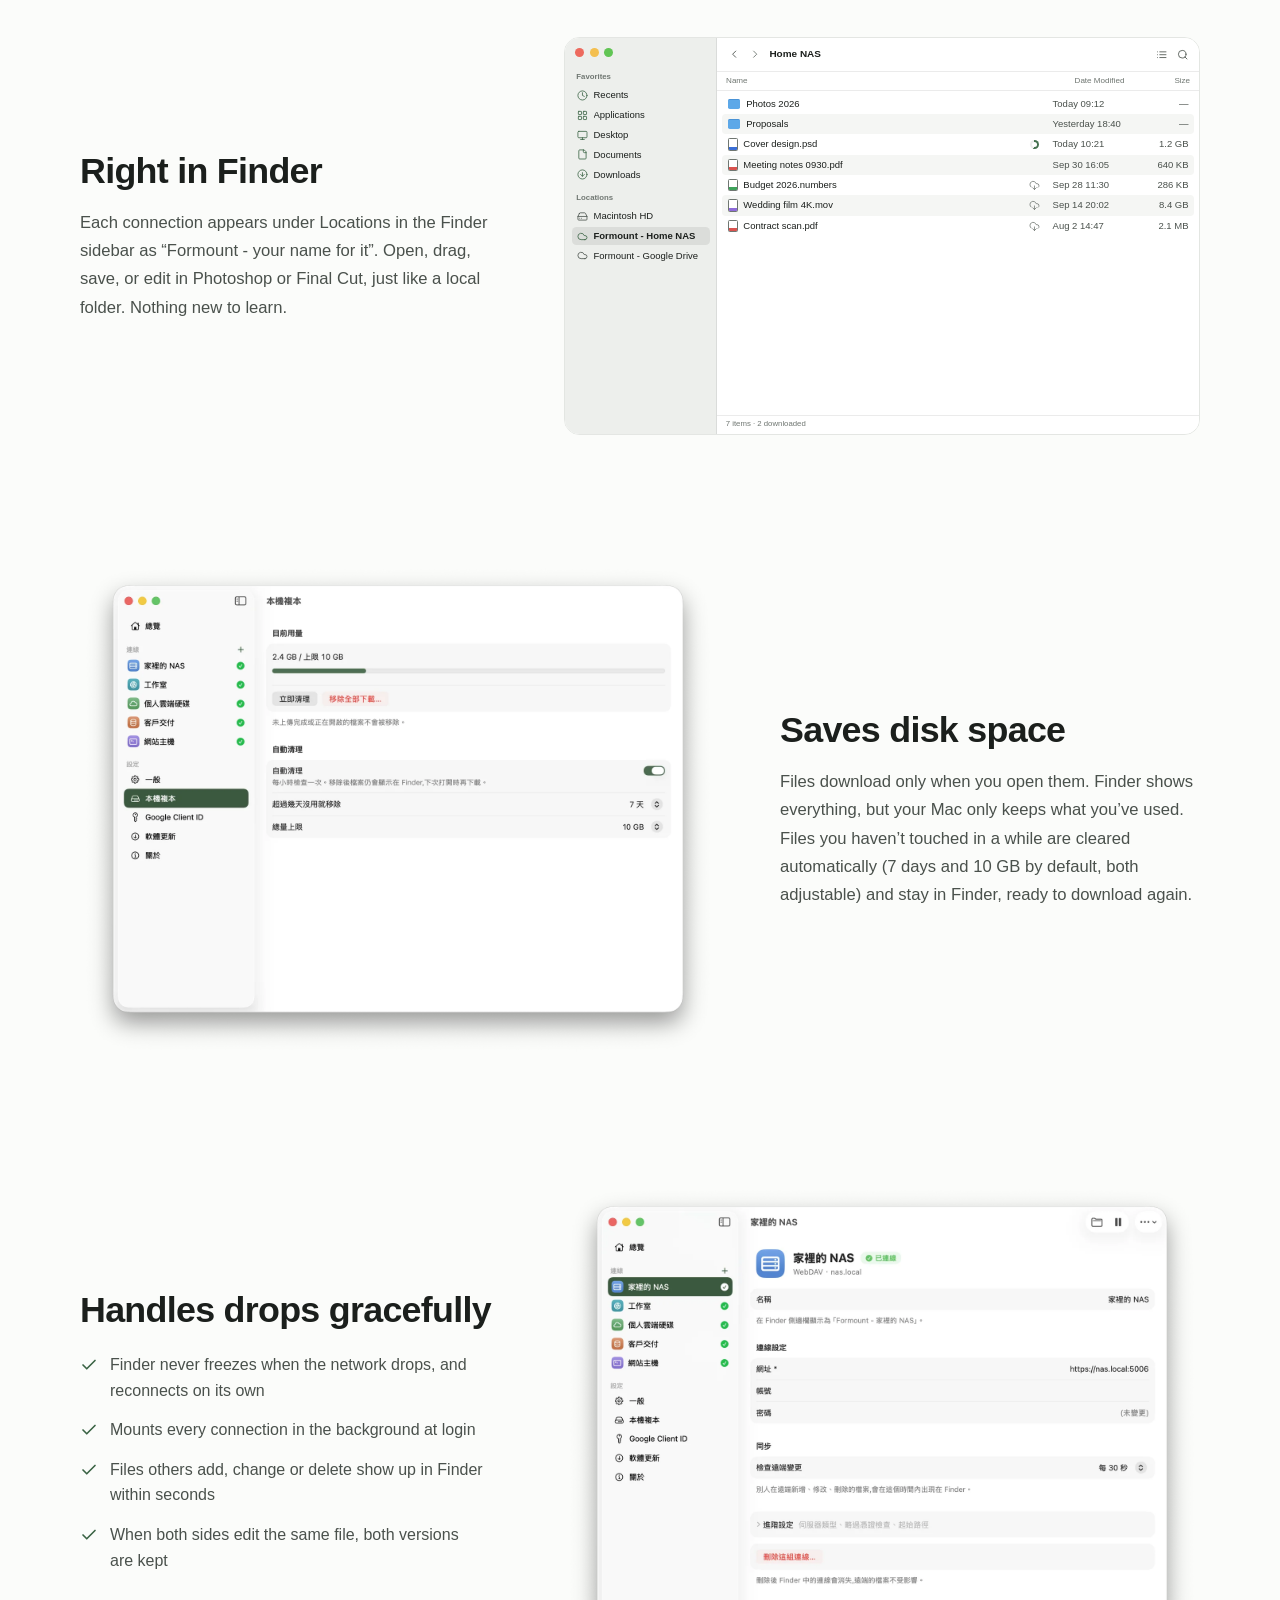
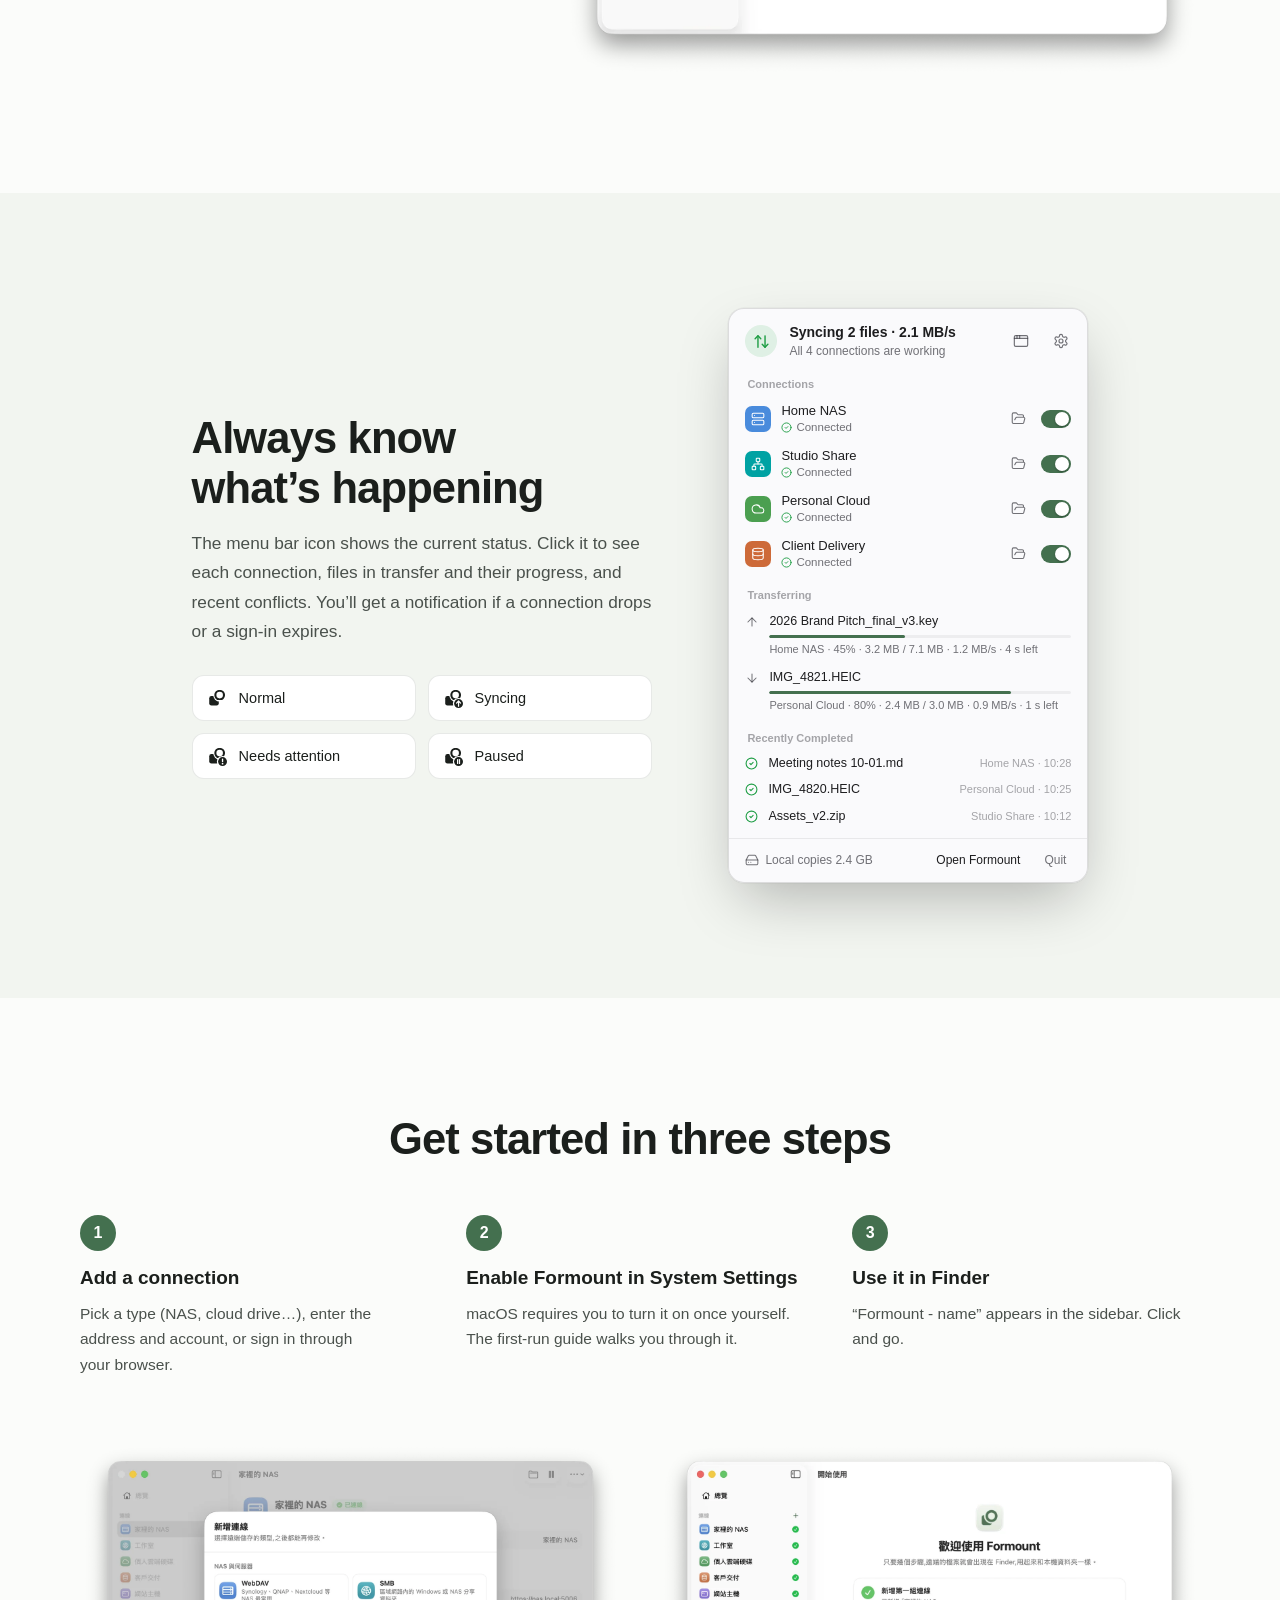
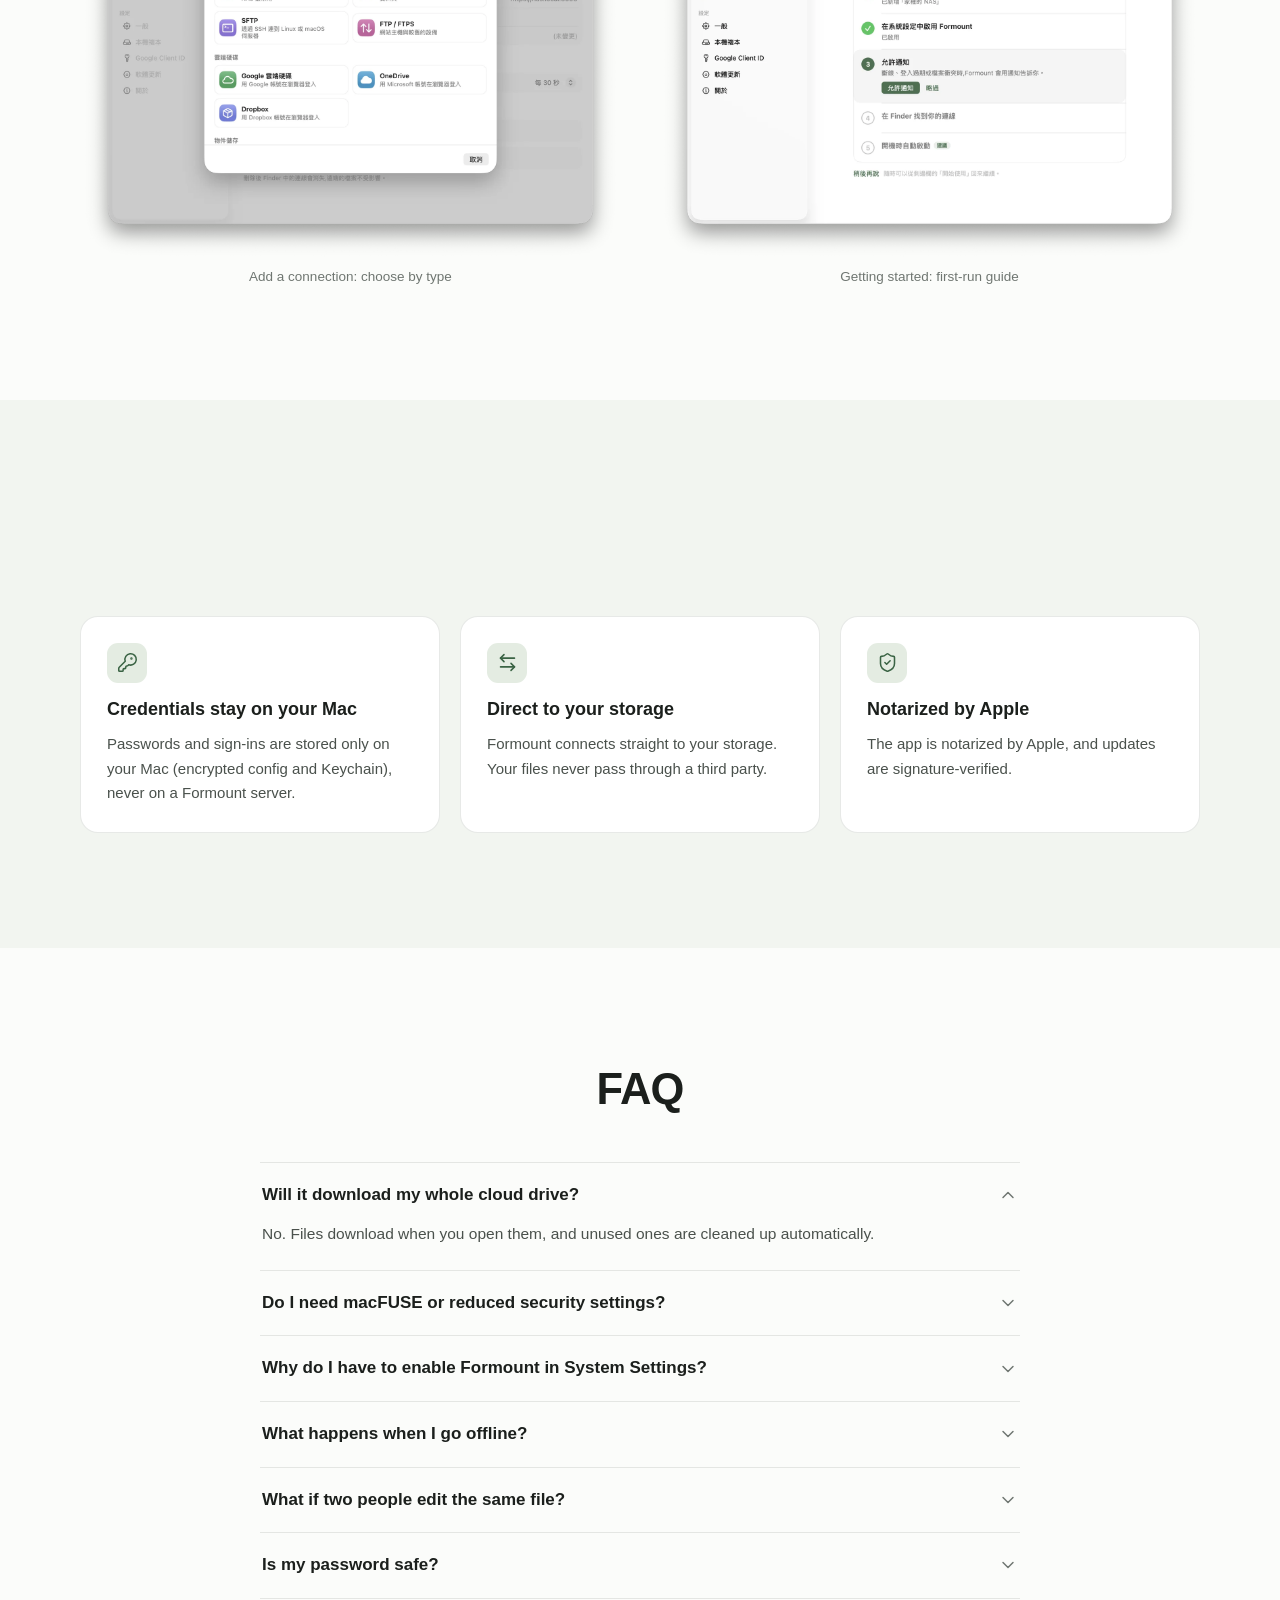
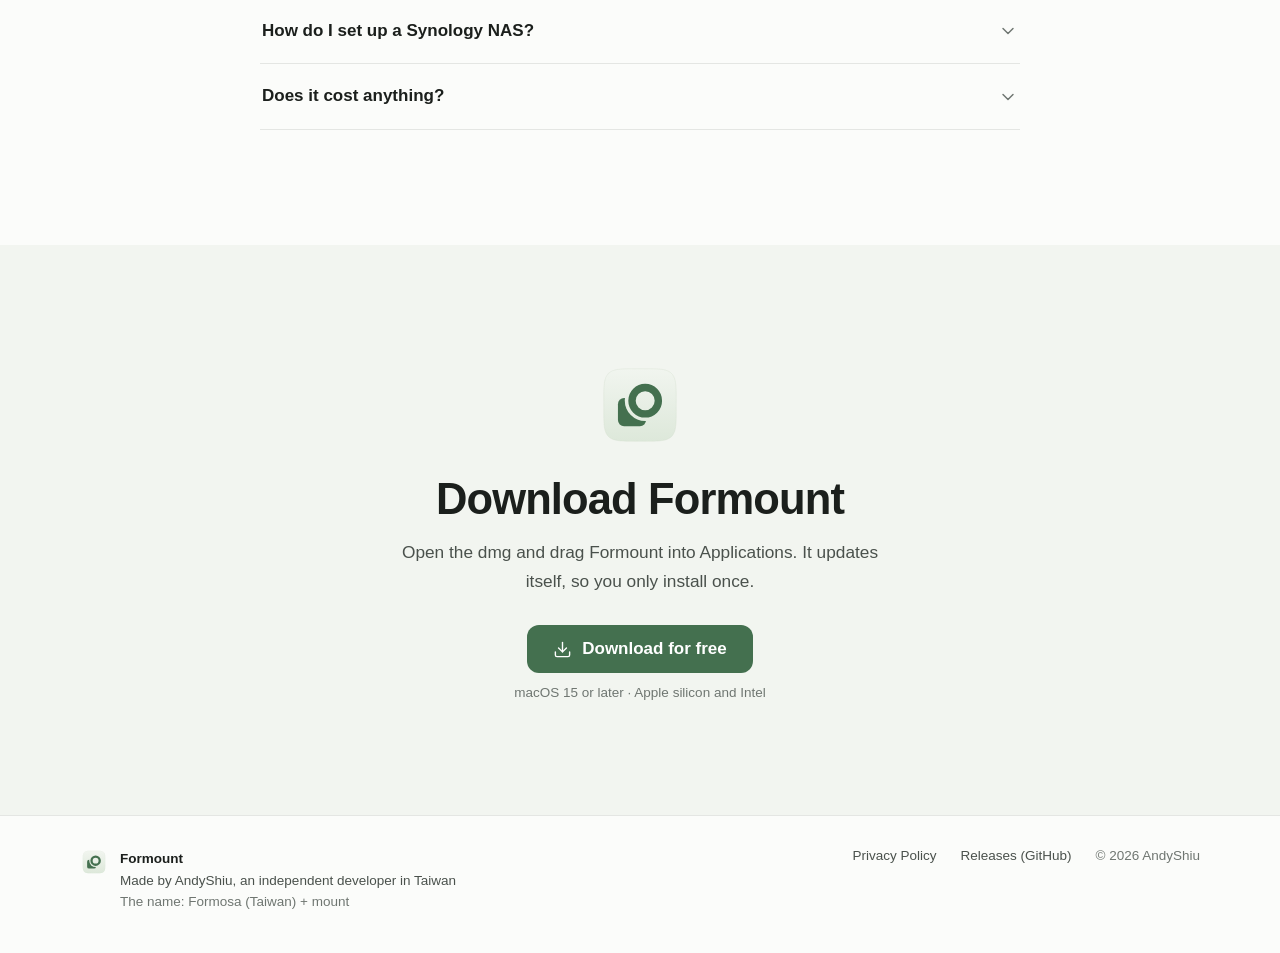
==== commit 60cddccc: "更新官網" ====
--- a/index.html
+++ b/index.html
@@ -6,8 +6,7 @@
 <title>Formount — 把 NAS、伺服器和雲端硬碟放進 Finder</title>
 <meta name="description" content="Formount 是免費的 macOS App,把 NAS、伺服器和雲端硬碟掛載到 Finder。支援 WebDAV、SMB、SFTP、FTP、S3、Google 雲端硬碟、OneDrive、Dropbox。">
 <link rel="canonical" href="https://formount.andyshiu.com/">
-<meta name="theme-color" content="#FBFCFA" media="(prefers-color-scheme: light)">
-<meta name="theme-color" content="#111311" media="(prefers-color-scheme: dark)">
+<meta name="theme-color" content="#FBFCFA">
 <meta property="og:type" content="website">
 <meta property="og:url" content="https://formount.andyshiu.com/">
 <meta property="og:title" content="Formount — 把 NAS、伺服器和雲端硬碟放進 Finder">
@@ -17,7 +16,7 @@
 <link rel="icon" href="favicon.ico" sizes="any">
 <link rel="icon" href="assets/appicon.svg" type="image/svg+xml">
 <link rel="apple-touch-icon" href="assets/apple-touch-icon.png">
-<link rel="stylesheet" href="styles.css?v=1790839336">
+<link rel="stylesheet" href="styles.css?v=1790840745">
 <!-- 在畫面出現前套用手動選的深淺色與語言,避免閃一下 -->
 <script>
   try {
@@ -38,7 +37,7 @@
   "url": "https://formount.andyshiu.com/"
 }
 </script>
-<script src="site.js?v=1790839336" defer></script>
+<script src="site.js?v=1790840745" defer></script>
 </head>
 <body>
 
@@ -160,10 +159,10 @@
       <h2 class="h2" data-i18n="panelTitle">隨時知道狀況</h2>
       <p class="lead" data-i18n="panelBody">選單列圖示會顯示目前狀態。點開可以看到每組連線的狀態、正在傳輸的檔案和進度、最近的衝突。斷線或登入過期時會用通知告訴你。</p>
       <div class="states">
-        <div class="state"><i style="--m:url(assets/menubar-normal.svg)"></i><span data-i18n="st0">一般</span></div>
-        <div class="state"><i style="--m:url(assets/menubar-sync.svg)"></i><span data-i18n="st1">同步中</span></div>
-        <div class="state"><i style="--m:url(assets/menubar-alert.svg)"></i><span data-i18n="st2">需要處理</span></div>
-        <div class="state"><i style="--m:url(assets/menubar-pause.svg)"></i><span data-i18n="st3">已暫停</span></div>
+        <div class="state" tabindex="0" data-state="normal"><i style="--m:url(assets/menubar-normal.svg)"></i><span data-i18n="st0">一般</span></div>
+        <div class="state" tabindex="0" data-state="sync"><i style="--m:url(assets/menubar-sync.svg)"></i><span data-i18n="st1">同步中</span></div>
+        <div class="state" tabindex="0" data-state="alert"><i style="--m:url(assets/menubar-alert.svg)"></i><span data-i18n="st2">需要處理</span></div>
+        <div class="state" tabindex="0" data-state="pause"><i style="--m:url(assets/menubar-pause.svg)"></i><span data-i18n="st3">已暫停</span></div>
       </div>
     </div>
     <div class="panel-slot"><div class="panel-scale" data-panel></div></div>
@@ -286,15 +285,15 @@
       </div>
       <div class="f-cols"><div data-i18n="fd.hName">名稱</div><div></div><div data-i18n="fd.hDate">修改日期</div><div style="text-align:right" data-i18n="fd.hSize">大小</div></div>
       <div class="f-rows">
-        <div class="f-row"><div class="f-name"><i class="f-folder"></i><span data-i18n="fd.rows.0">照片 2026</span></div><div class="f-state"></div><div class="f-meta" data-i18n="fd.dates.0">今天 09:12</div><div class="f-size">—</div></div>
-        <div class="f-row"><div class="f-name"><i class="f-folder"></i><span data-i18n="fd.rows.1">專案提案</span></div><div class="f-state"></div><div class="f-meta" data-i18n="fd.dates.1">昨天 18:40</div><div class="f-size">—</div></div>
-        <div class="f-row"><div class="f-name"><i class="f-file" style="--c:#3B6FD6"></i><span data-i18n="fd.rows.2">封面設計.psd</span></div><div class="f-state"><i class="f-ring"></i></div><div class="f-meta" data-i18n="fd.dates.2">今天 10:21</div><div class="f-size">1.2 GB</div></div>
-        <div class="f-row"><div class="f-name"><i class="f-file" style="--c:#D9534F"></i><span data-i18n="fd.rows.3">會議記錄 0930.pdf</span></div><div class="f-state"></div><div class="f-meta" data-i18n="fd.dates.3">9月30日 16:05</div><div class="f-size">640 KB</div></div>
-        <div class="f-row"><div class="f-name"><i class="f-file" style="--c:#3FA35B"></i><span data-i18n="fd.rows.4">2026 年度預算.numbers</span></div><div class="f-state"><svg class="i"><use href="assets/icons.svg#i-cloud-download"/></svg></div><div class="f-meta" data-i18n="fd.dates.4">9月28日 11:30</div><div class="f-size">286 KB</div></div>
-        <div class="f-row"><div class="f-name"><i class="f-file" style="--c:#8E6BD8"></i><span data-i18n="fd.rows.5">婚禮影片 4K.mov</span></div><div class="f-state"><svg class="i"><use href="assets/icons.svg#i-cloud-download"/></svg></div><div class="f-meta" data-i18n="fd.dates.5">9月14日 20:02</div><div class="f-size">8.4 GB</div></div>
-        <div class="f-row"><div class="f-name"><i class="f-file" style="--c:#D9534F"></i><span data-i18n="fd.rows.6">合約掃描.pdf</span></div><div class="f-state"><svg class="i"><use href="assets/icons.svg#i-cloud-download"/></svg></div><div class="f-meta" data-i18n="fd.dates.6">8月2日 14:47</div><div class="f-size">2.1 MB</div></div>
-      </div>
-      <div class="f-status" data-i18n="fd.status">7 個項目 · 已下載 2 個</div>
+        <div class="f-row" data-kind="folder"><div class="f-name"><i class="f-folder"></i><span data-i18n="fd.rows.0">照片 2026</span></div><div class="f-state"></div><div class="f-meta" data-i18n="fd.dates.0">今天 09:12</div><div class="f-size">—</div></div>
+        <div class="f-row" data-kind="folder"><div class="f-name"><i class="f-folder"></i><span data-i18n="fd.rows.1">專案提案</span></div><div class="f-state"></div><div class="f-meta" data-i18n="fd.dates.1">昨天 18:40</div><div class="f-size">—</div></div>
+        <div class="f-row" data-kind="loading"><div class="f-name"><i class="f-file" style="--c:#3B6FD6"></i><span data-i18n="fd.rows.2">封面設計.psd</span></div><div class="f-state"><i class="f-ring"></i></div><div class="f-meta" data-i18n="fd.dates.2">今天 10:21</div><div class="f-size">1.2 GB</div></div>
+        <div class="f-row" data-kind="local"><div class="f-name"><i class="f-file" style="--c:#D9534F"></i><span data-i18n="fd.rows.3">會議記錄 0930.pdf</span></div><div class="f-state"></div><div class="f-meta" data-i18n="fd.dates.3">9月30日 16:05</div><div class="f-size">640 KB</div></div>
+        <div class="f-row" data-kind="cloud"><div class="f-name"><i class="f-file" style="--c:#3FA35B"></i><span data-i18n="fd.rows.4">2026 年度預算.numbers</span></div><div class="f-state"><svg class="i"><use href="assets/icons.svg#i-cloud-download"/></svg></div><div class="f-meta" data-i18n="fd.dates.4">9月28日 11:30</div><div class="f-size">286 KB</div></div>
+        <div class="f-row" data-kind="cloud"><div class="f-name"><i class="f-file" style="--c:#8E6BD8"></i><span data-i18n="fd.rows.5">婚禮影片 4K.mov</span></div><div class="f-state"><svg class="i"><use href="assets/icons.svg#i-cloud-download"/></svg></div><div class="f-meta" data-i18n="fd.dates.5">9月14日 20:02</div><div class="f-size">8.4 GB</div></div>
+        <div class="f-row" data-kind="cloud"><div class="f-name"><i class="f-file" style="--c:#D9534F"></i><span data-i18n="fd.rows.6">合約掃描.pdf</span></div><div class="f-state"><svg class="i"><use href="assets/icons.svg#i-cloud-download"/></svg></div><div class="f-meta" data-i18n="fd.dates.6">8月2日 14:47</div><div class="f-size">2.1 MB</div></div>
+      </div>
+      <div class="f-status" data-finder-status>7 個項目 · 已下載 2 個</div>
     </div>
   </div>
 </template>
@@ -302,8 +301,8 @@
 <template id="tpl-panel">
   <div class="mb">
     <div class="mb-head">
-      <div class="mb-dot"><svg class="i"><use href="assets/icons.svg#i-arrow-up-down"/></svg></div>
-      <div class="mb-ht"><div class="mb-t1" data-i18n="mb.title">同步中 2 個檔案 · 2.1 MB/s</div><div class="mb-t2" data-i18n="mb.sub">4 組連線都正常</div></div>
+      <div class="mb-dot" data-head-dot><svg class="i"><use href="assets/icons.svg#i-arrow-up-down"/></svg></div>
+      <div class="mb-ht"><div class="mb-t1" data-head-title data-i18n="mb.title">同步中 2 個檔案 · 2.1 MB/s</div><div class="mb-t2" data-head-sub data-i18n="mb.sub">4 組連線都正常</div></div>
       <div class="mb-btn"><svg class="i"><use href="assets/icons.svg#i-app-window"/></svg></div>
       <div class="mb-btn"><svg class="i"><use href="assets/icons.svg#i-settings"/></svg></div>
     </div>
@@ -314,12 +313,16 @@
       <div class="mb-conn"><div class="mb-tile" style="--h:145"><svg class="i"><use href="assets/icons.svg#i-cloud"/></svg></div><div class="mb-ct"><div class="mb-name" data-i18n="mb.names.2">個人雲端</div><div class="mb-st"><svg class="i"><use href="assets/icons.svg#i-circle-check"/></svg><span data-i18n="mb.connected">已連線</span></div></div><div class="mb-folder"><svg class="i"><use href="assets/icons.svg#i-folder-open"/></svg></div><button class="mb-switch" type="button" role="switch" aria-checked="true" data-action="mount"></button></div>
       <div class="mb-conn"><div class="mb-tile" style="--h:45"><svg class="i"><use href="assets/icons.svg#i-database"/></svg></div><div class="mb-ct"><div class="mb-name" data-i18n="mb.names.3">客戶交付</div><div class="mb-st"><svg class="i"><use href="assets/icons.svg#i-circle-check"/></svg><span data-i18n="mb.connected">已連線</span></div></div><div class="mb-folder"><svg class="i"><use href="assets/icons.svg#i-folder-open"/></svg></div><button class="mb-switch" type="button" role="switch" aria-checked="true" data-action="mount"></button></div>
       <div class="mb-cap" data-i18n="mb.transfers">傳輸中</div>
+      <div data-transfers>
       <div class="mb-tr"><svg class="i"><use href="assets/icons.svg#i-arrow-up"/></svg><div class="mb-tr-b"><div class="mb-fn" data-i18n="mb.t0">2026 品牌提案_final_v3.key</div><div class="mb-bar"><i style="width:45%"></i></div><div class="mb-meta" data-i18n="mb.t0meta">家裡的 NAS · 45% · 3.2 MB / 7.1 MB · 1.2 MB/s · 剩 3 秒</div></div></div>
       <div class="mb-tr"><svg class="i"><use href="assets/icons.svg#i-arrow-down"/></svg><div class="mb-tr-b"><div class="mb-fn">IMG_4821.HEIC</div><div class="mb-bar"><i style="width:80%"></i></div><div class="mb-meta" data-i18n="mb.t1meta">個人雲端 · 80% · 2.4 MB / 3.0 MB · 0.9 MB/s · 剩 1 秒</div></div></div>
+      </div>
       <div class="mb-cap" data-i18n="mb.recent">最近完成</div>
+      <div data-recent>
       <div class="mb-done"><svg class="i"><use href="assets/icons.svg#i-circle-check"/></svg><div class="mb-fn" data-i18n="mb.r0">會議記錄 10-01.md</div><div class="when" data-i18n="mb.r0meta">家裡的 NAS · 10:28</div></div>
       <div class="mb-done"><svg class="i"><use href="assets/icons.svg#i-circle-check"/></svg><div class="mb-fn">IMG_4820.HEIC</div><div class="when" data-i18n="mb.r1meta">個人雲端 · 10:25</div></div>
       <div class="mb-done"><svg class="i"><use href="assets/icons.svg#i-circle-check"/></svg><div class="mb-fn" data-i18n="mb.r2">素材包_v2.zip</div><div class="when" data-i18n="mb.r2meta">工作室共用 · 10:12</div></div>
+      </div>
     </div>
     <div class="mb-foot">
       <svg class="i"><use href="assets/icons.svg#i-hard-drive"/></svg>
--- a/styles.css
+++ b/styles.css
@@ -1,5 +1,5 @@
 /* Formount 官網。設計:docs/claude-design/website/handoff/README.md(數值以那裡為準)
-   深淺色:跟隨系統,或以 <html data-theme="light|dark"> 手動指定(site.js) */
+   深淺色:預設淺色;訪客按切換後以 <html data-theme="dark"> 套用深色並記住(site.js) */
 
 :root {
   --bg: #FBFCFA; --bg2: #F2F5F0; --card: #FFFFFF;
@@ -13,25 +13,11 @@
   --mFg: #1d1d1f; --mFg2: rgba(60,60,67,0.72); --mFg3: rgba(60,60,67,0.45);
   --mFill: rgba(0,0,0,0.05); --mFillStrong: rgba(0,0,0,0.1); --mAccent: #44704F;
   --mGreen: #1f9e45; --mGreenSoft: rgba(40,167,69,0.13); --mBorder: rgba(0,0,0,0.12);
+  --mRed: #e0362c; --mRedSoft: rgba(224,54,44,0.1); --mGray: #8e8e93;
   color-scheme: light;
 }
 
-/* 深色:兩組選擇器內容相同(跟隨系統、手動指定) */
-@media (prefers-color-scheme: dark) {
-  :root:not([data-theme="light"]) {
-    --bg: #111311; --bg2: #171A17; --card: #1D211E;
-    --ink: #EEF1EE; --ink2: #B3BAB4; --ink3: #8A928C;
-    --line: rgba(255,255,255,0.09);
-    --ac: #5B8F66; --acSoft: #223127; --acText: #8BBE95;
-    --shadow: 0 30px 60px -24px rgba(0,0,0,0.7);
-    --fwin: #1E201F; --fside: #2A2D2B; --fsel: rgba(255,255,255,0.11); --falt: rgba(255,255,255,0.035); --fline: rgba(255,255,255,0.08);
-    --mPanel: rgba(38,38,41,0.92); --mCard: #3a3a3d; --mLine: rgba(255,255,255,0.08);
-    --mFg: #f5f5f7; --mFg2: rgba(235,235,245,0.62); --mFg3: rgba(235,235,245,0.38);
-    --mFill: rgba(255,255,255,0.08); --mFillStrong: rgba(255,255,255,0.15); --mAccent: #5B8F66;
-    --mGreen: #32d74b; --mGreenSoft: rgba(50,215,75,0.16); --mBorder: rgba(255,255,255,0.12);
-    color-scheme: dark;
-  }
-}
+/* 深色:只有訪客按切換按鈕才套用(預設淺色,不跟隨系統) */
 :root[data-theme="dark"] {
   --bg: #111311; --bg2: #171A17; --card: #1D211E;
   --ink: #EEF1EE; --ink2: #B3BAB4; --ink3: #8A928C;
@@ -43,15 +29,12 @@
   --mFg: #f5f5f7; --mFg2: rgba(235,235,245,0.62); --mFg3: rgba(235,235,245,0.38);
   --mFill: rgba(255,255,255,0.08); --mFillStrong: rgba(255,255,255,0.15); --mAccent: #5B8F66;
   --mGreen: #32d74b; --mGreenSoft: rgba(50,215,75,0.16); --mBorder: rgba(255,255,255,0.12);
+  --mRed: #ff453a; --mRedSoft: rgba(255,69,58,0.16); --mGray: #98989d;
   color-scheme: dark;
 }
 
 /* 依深淺色顯示對應的圖(截圖、App 圖示、切換按鈕)。隱藏的 lazy 圖片不會被下載 */
 .dark-only { display: none !important; }
-@media (prefers-color-scheme: dark) {
-  :root:not([data-theme="light"]) .dark-only { display: block !important; }
-  :root:not([data-theme="light"]) .light-only { display: none !important; }
-}
 :root[data-theme="dark"] .dark-only { display: block !important; }
 :root[data-theme="dark"] .light-only { display: none !important; }
 
@@ -210,7 +193,7 @@
 .f-file::after { content: ""; width: 100%; height: 0.32em; background: var(--c); }
 .f-state { display: flex; align-items: center; justify-content: center; color: var(--ink3); }
 .f-state svg.i { width: 1.15em; height: 1.15em; }
-.f-ring { width: 1em; height: 1em; border-radius: 50%; background: conic-gradient(var(--ac) 0 48%, var(--fline) 48% 100%);
+.f-ring { width: 1em; height: 1em; border-radius: 50%; background: conic-gradient(var(--ac) 0 calc(var(--p, 48) * 1%), var(--fline) 0 100%);
   display: flex; align-items: center; justify-content: center; }
 .f-ring::after { content: ""; width: 0.6em; height: 0.6em; border-radius: 50%; background: var(--fwin); }
 .f-meta { color: var(--ink2); }
@@ -278,7 +261,7 @@
   border: 1px solid var(--line); font-size: 14.5px; font-weight: 500; }
 .state i { width: 20px; height: 20px; flex: none; background: var(--ink);
   -webkit-mask: var(--m) center / contain no-repeat; mask: var(--m) center / contain no-repeat; }
-.panel-sec .panel-slot { flex: 0 1 360px; min-width: 0; }
+.panel-sec .panel-slot { flex: 0 1 360px; min-width: 0; align-self: center; }
 
 /* ---------- 三步驟 ---------- */
 .steps { display: grid; grid-template-columns: repeat(auto-fit, minmax(240px, 1fr)); gap: clamp(20px, 3vw, 40px);
@@ -339,3 +322,22 @@
 .pv-sections { display: flex; flex-direction: column; gap: 32px; margin-top: 44px; }
 .pv-sections h2 { font-size: 20px; font-weight: 650; line-height: 1.35; }
 .pv-sections p { font-size: 16px; line-height: 1.75; color: var(--ink2); margin-top: 10px; text-wrap: pretty; }
+
+/* ---------- 面板狀態(狀態格滑過時切換) ---------- */
+.mb-dot.alert { background: var(--mRedSoft); color: var(--mRed); }
+.mb-dot.pause { background: var(--mFill); color: var(--mGray); }
+.mb-conn.failed .mb-st svg.i { color: var(--mRed); }
+.mb-conn.failed .mb-st { color: var(--mRed); }
+.state { cursor: default; transition: border-color .2s, background-color .2s; outline: none; }
+.state:hover, .state:focus-visible, .state.active { border-color: color-mix(in srgb, var(--acText) 55%, transparent); background: var(--acSoft); }
+
+/* ---------- 動畫(site.js 在沒有「減少動態效果」時才加上 html.anim) ---------- */
+.anim .reveal { opacity: 0; transform: translateY(18px);
+  transition: opacity .7s ease, transform .8s cubic-bezier(.2, .7, .2, 1); transition-delay: var(--d, 0ms); }
+.anim .reveal.in { opacity: 1; transform: none; }
+.anim .hero-art .reveal { transform: translateY(26px) scale(.985); }
+.anim .hero-art .reveal.in { transform: none; }
+.mb-tr, .mb-done { animation: none; }
+.anim .mb-tr.enter, .anim .mb-done.enter { animation: mb-enter .45s ease both; }
+@keyframes mb-enter { from { opacity: 0; transform: translateY(-4px); } to { opacity: 1; transform: none; } }
+.anim .mb-bar i { transition: width .9s linear; }
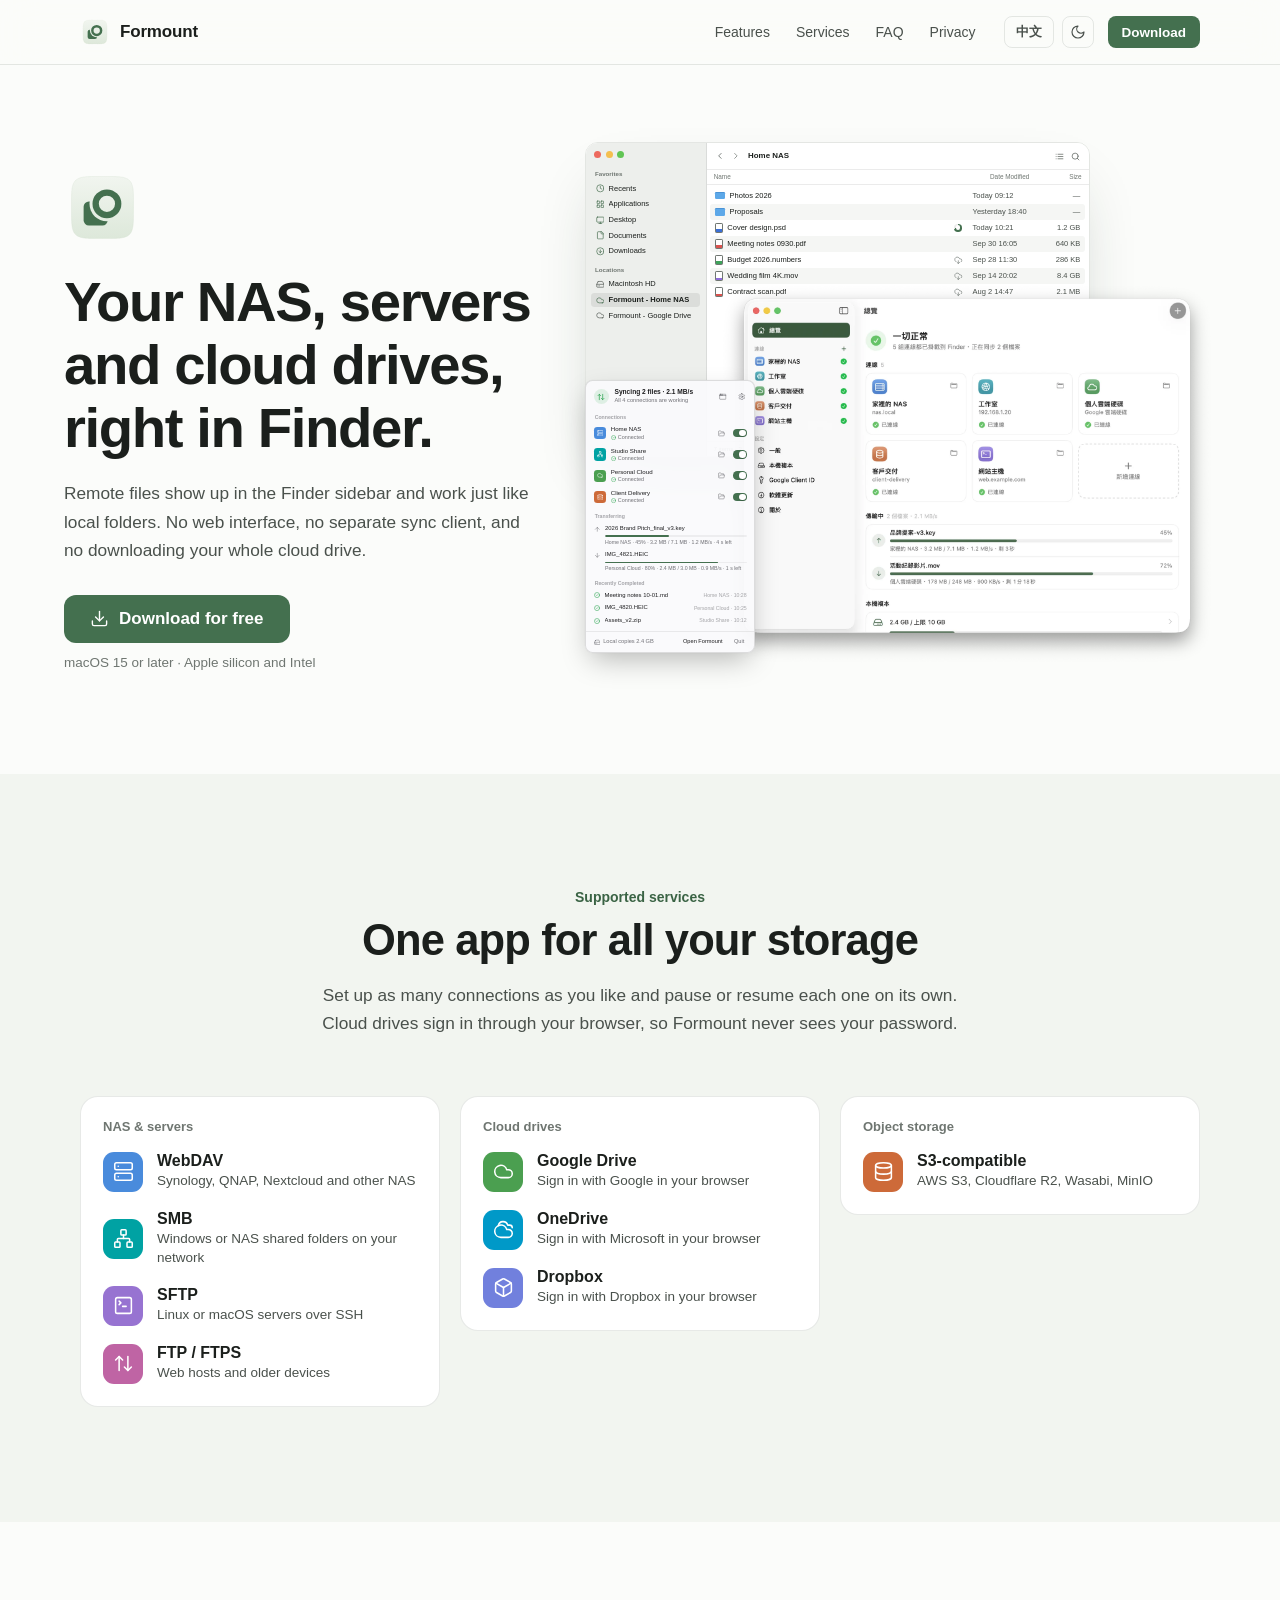
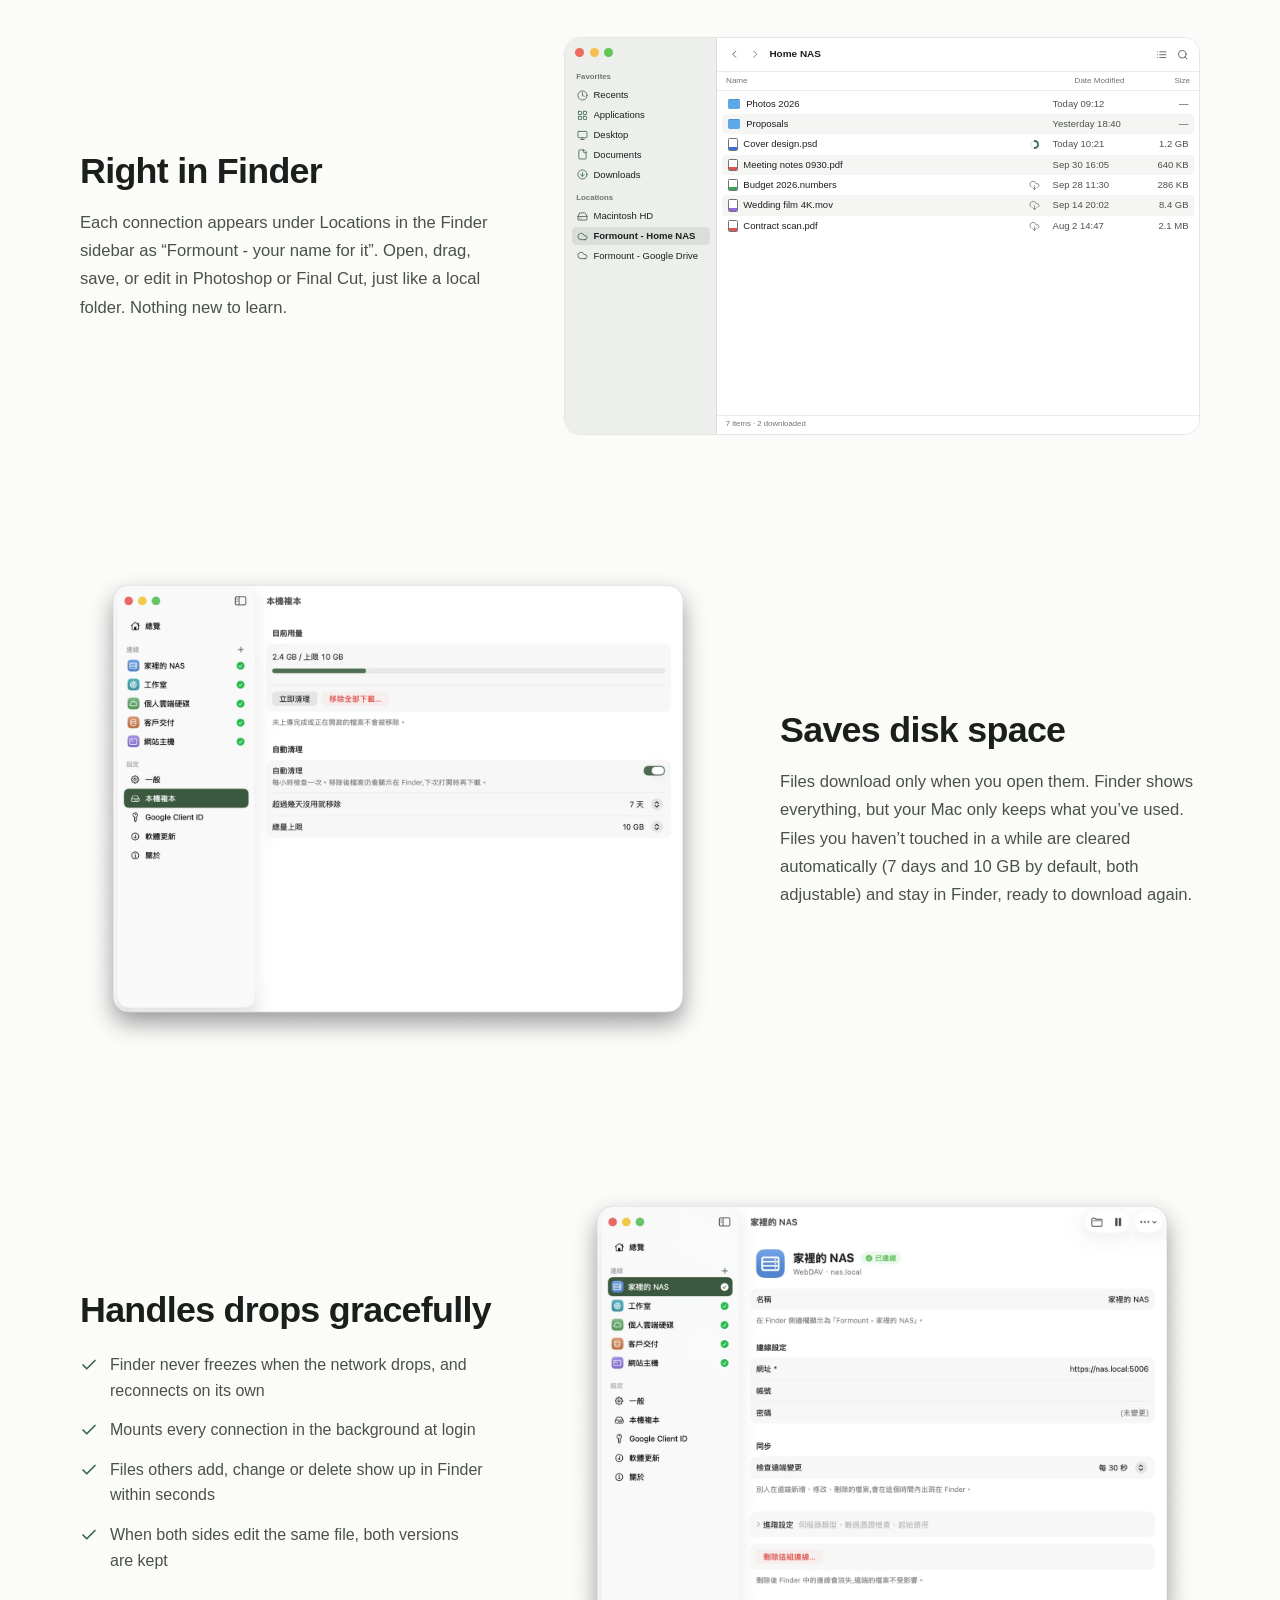
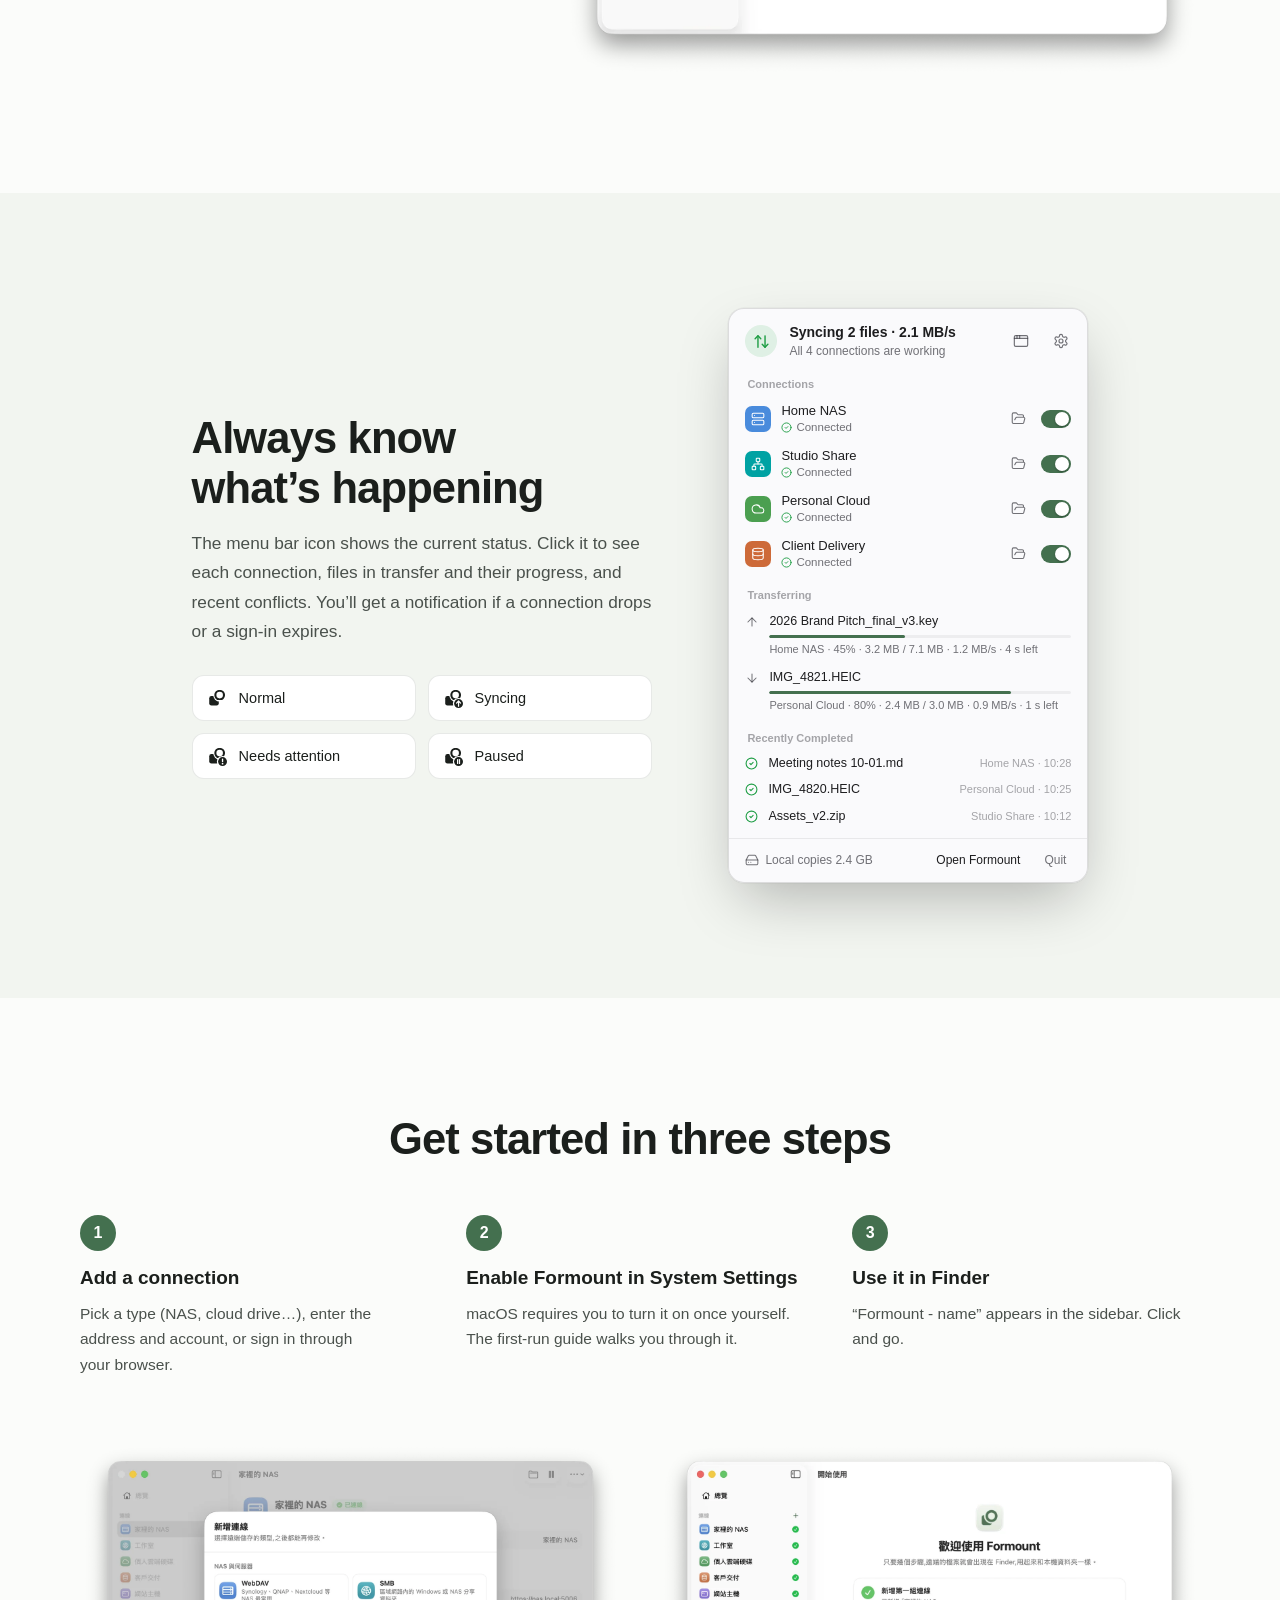
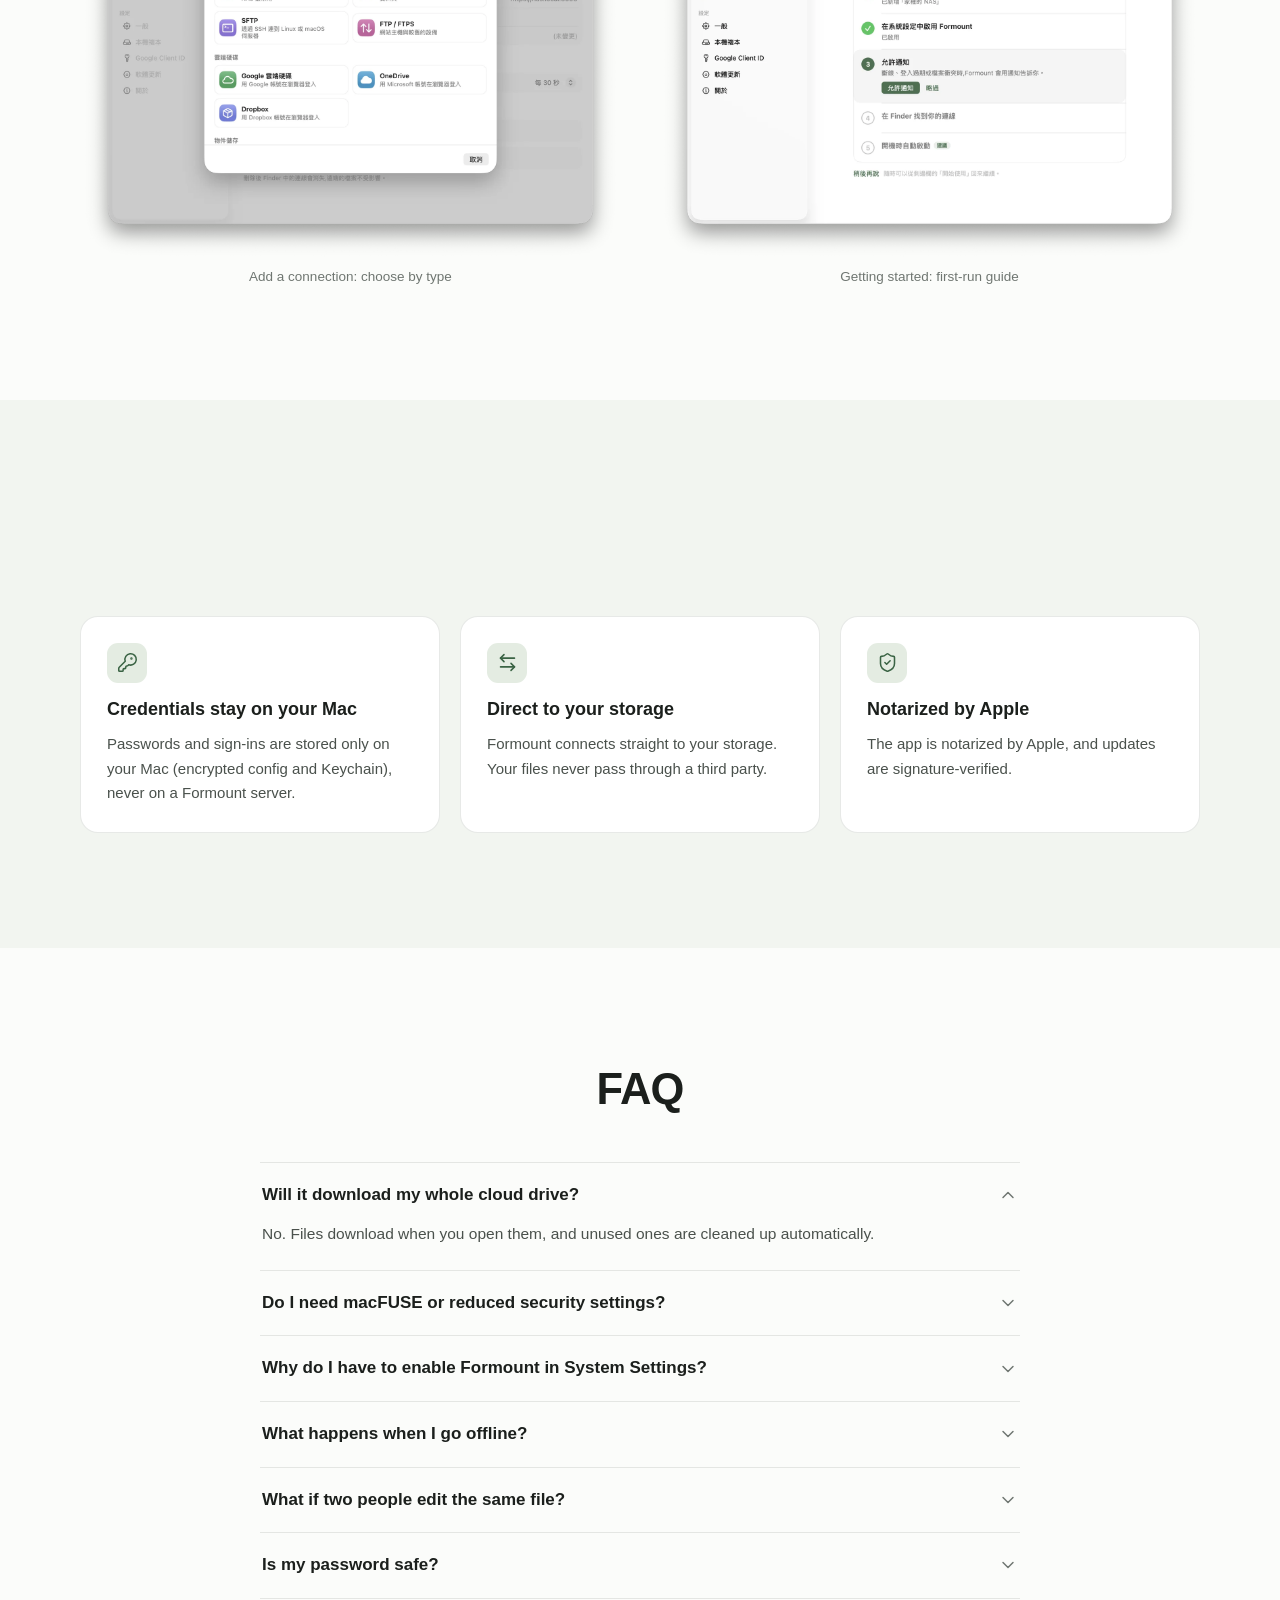
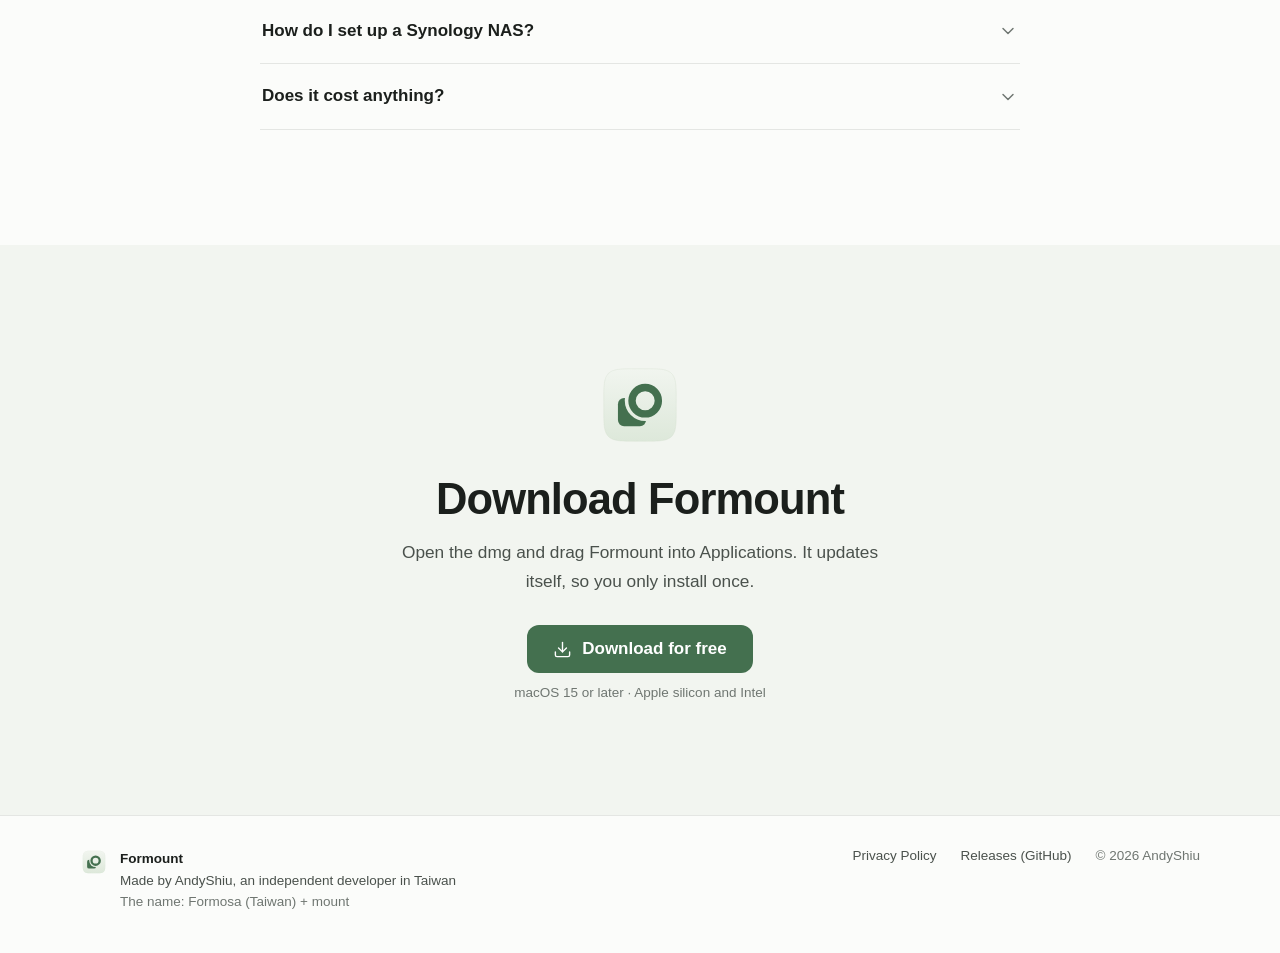
==== commit 4acc77c7: "更新官網" ====
--- a/index.html
+++ b/index.html
@@ -16,7 +16,7 @@
 <link rel="icon" href="favicon.ico" sizes="any">
 <link rel="icon" href="assets/appicon.svg" type="image/svg+xml">
 <link rel="apple-touch-icon" href="assets/apple-touch-icon.png">
-<link rel="stylesheet" href="styles.css?v=1790840745">
+<link rel="stylesheet" href="styles.css?v=1790843751">
 <!-- 在畫面出現前套用手動選的深淺色與語言,避免閃一下 -->
 <script>
   try {
@@ -37,7 +37,7 @@
   "url": "https://formount.andyshiu.com/"
 }
 </script>
-<script src="site.js?v=1790840745" defer></script>
+<script src="site.js?v=1790843751" defer></script>
 </head>
 <body>
 
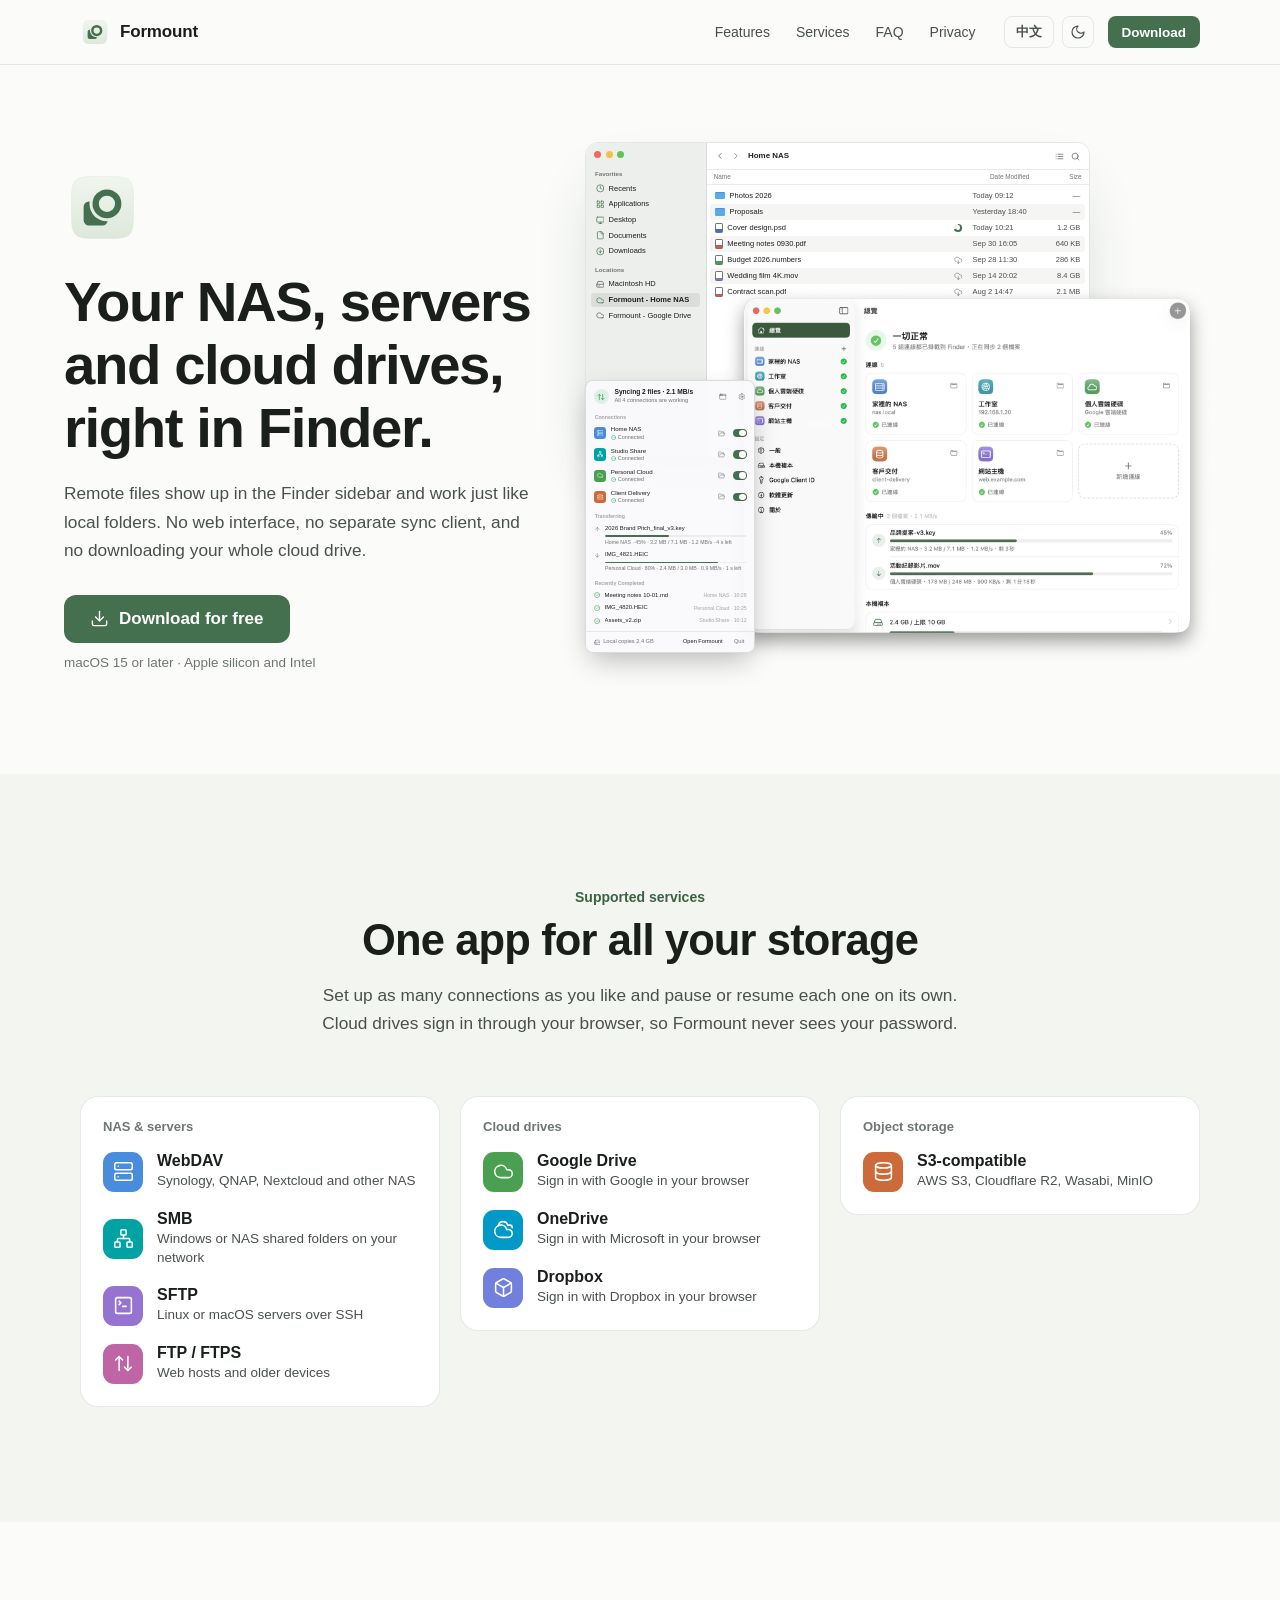
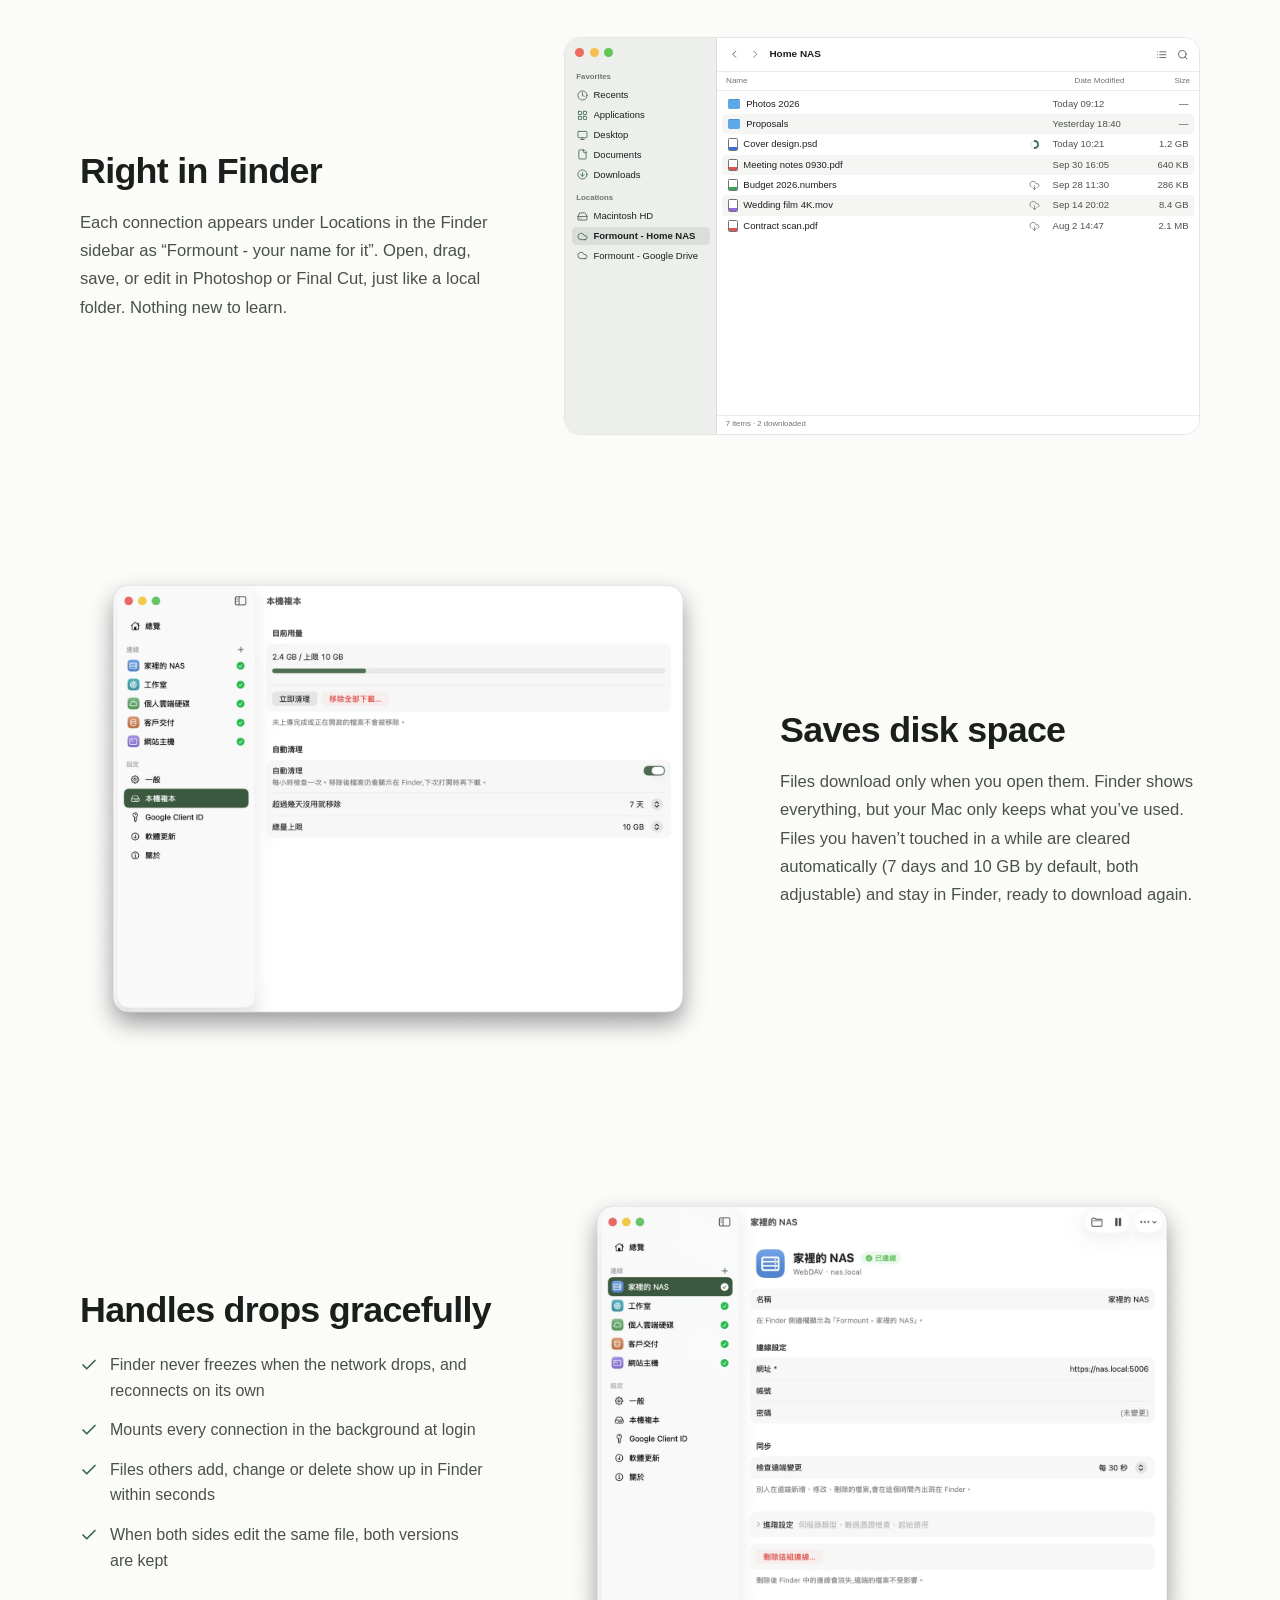
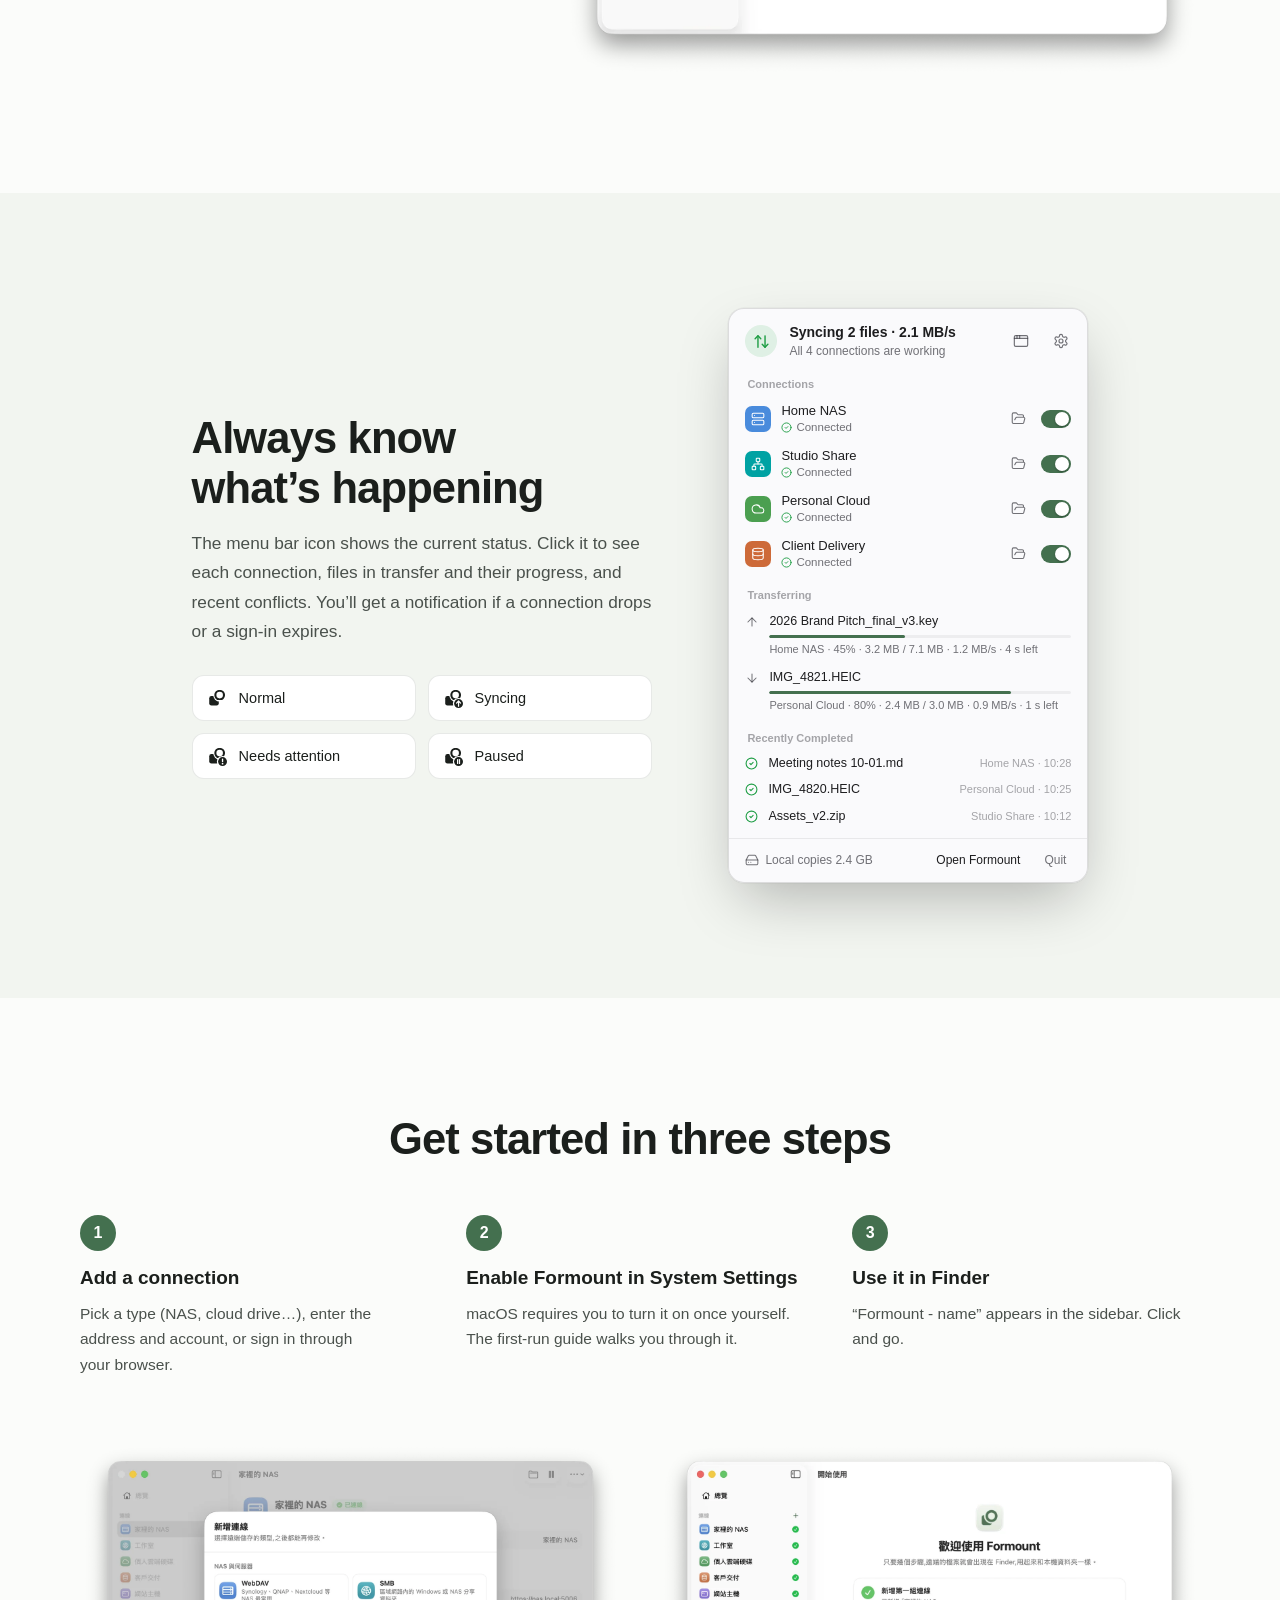
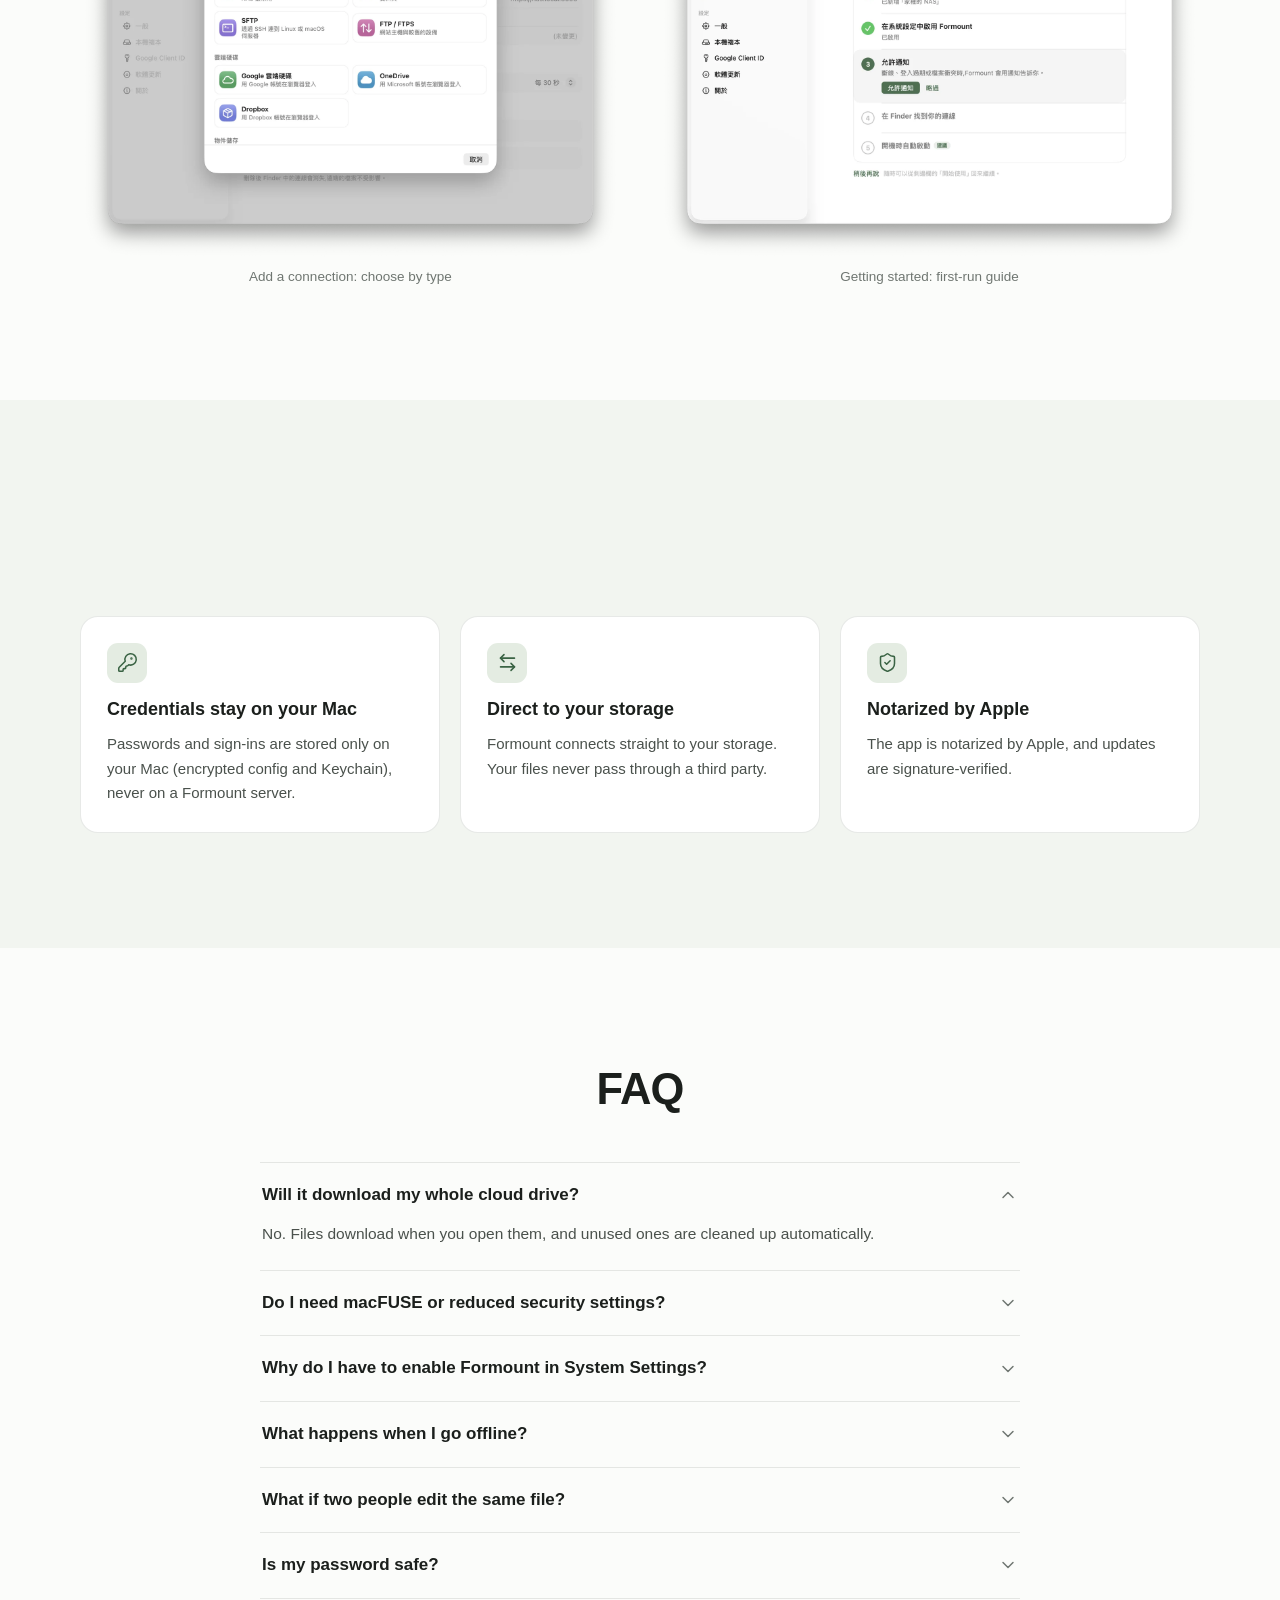
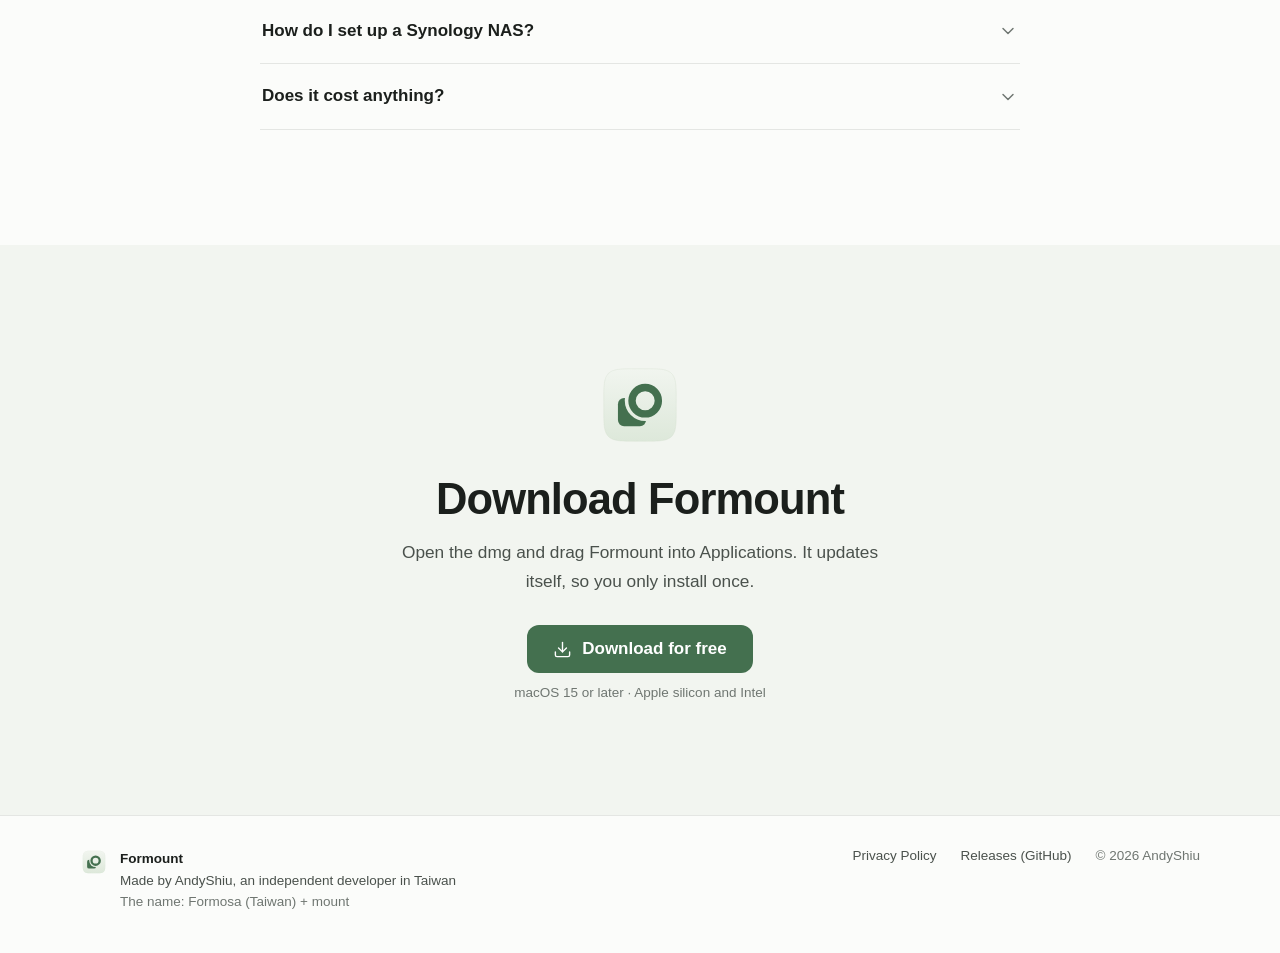
==== commit b787982d: "更新官網" ====
--- a/index.html
+++ b/index.html
@@ -16,7 +16,7 @@
 <link rel="icon" href="favicon.ico" sizes="any">
 <link rel="icon" href="assets/appicon.svg" type="image/svg+xml">
 <link rel="apple-touch-icon" href="assets/apple-touch-icon.png">
-<link rel="stylesheet" href="styles.css?v=1790843751">
+<link rel="stylesheet" href="styles.css?v=1790846955">
 <!-- 在畫面出現前套用手動選的深淺色與語言,避免閃一下 -->
 <script>
   try {
@@ -37,7 +37,7 @@
   "url": "https://formount.andyshiu.com/"
 }
 </script>
-<script src="site.js?v=1790843751" defer></script>
+<script src="site.js?v=1790846955" defer></script>
 </head>
 <body>
 
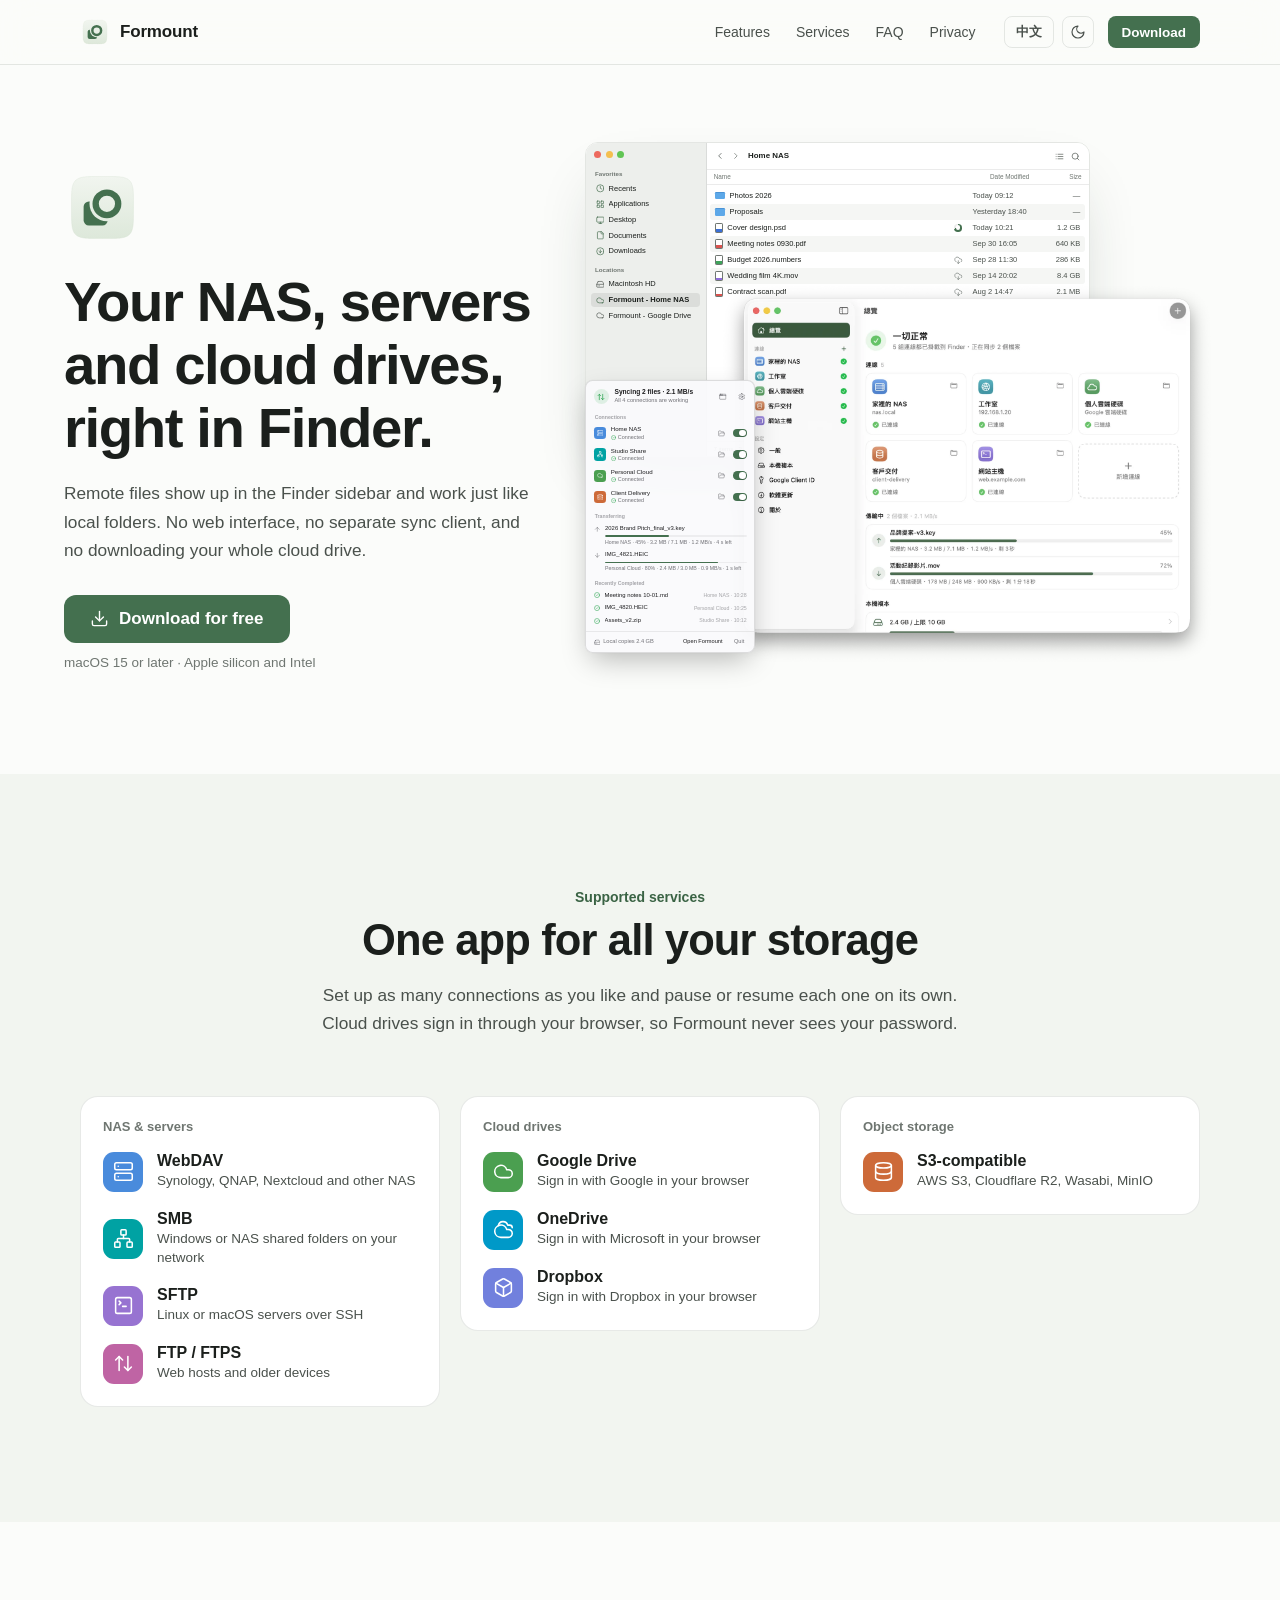
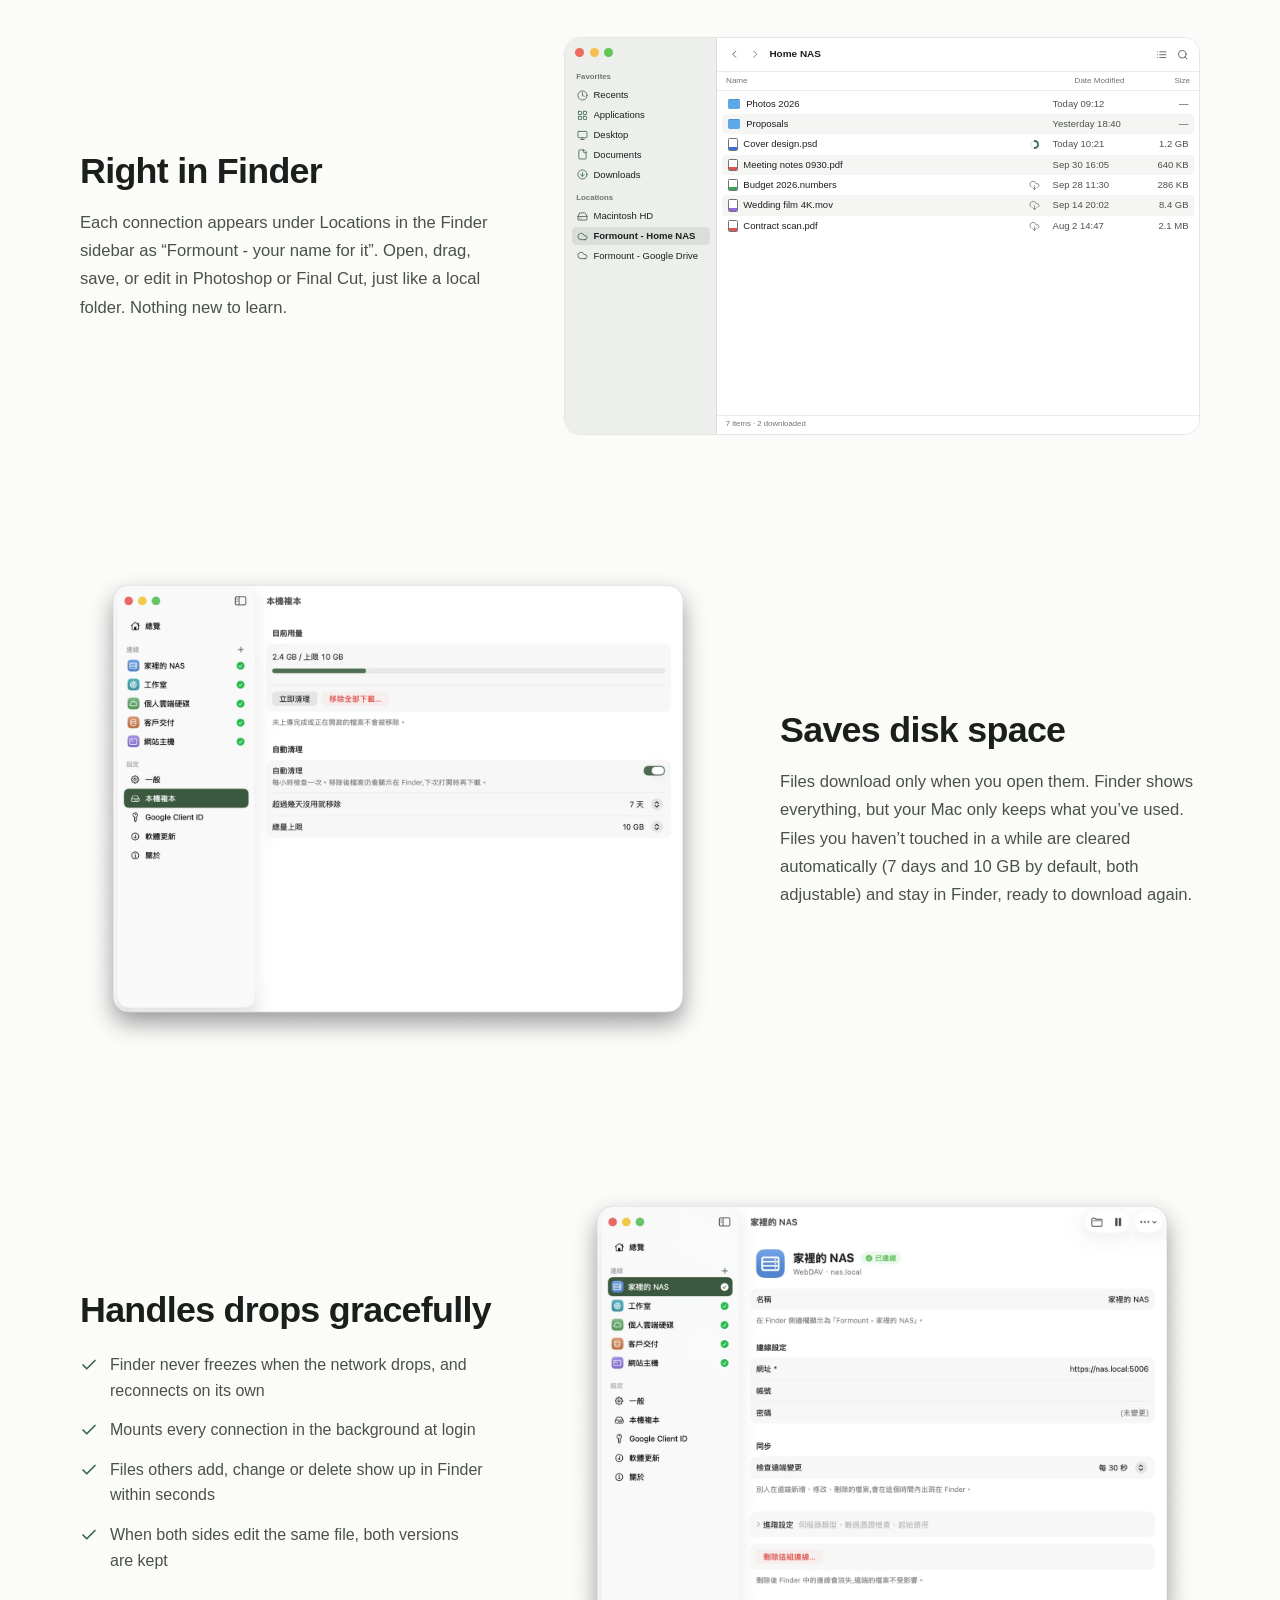
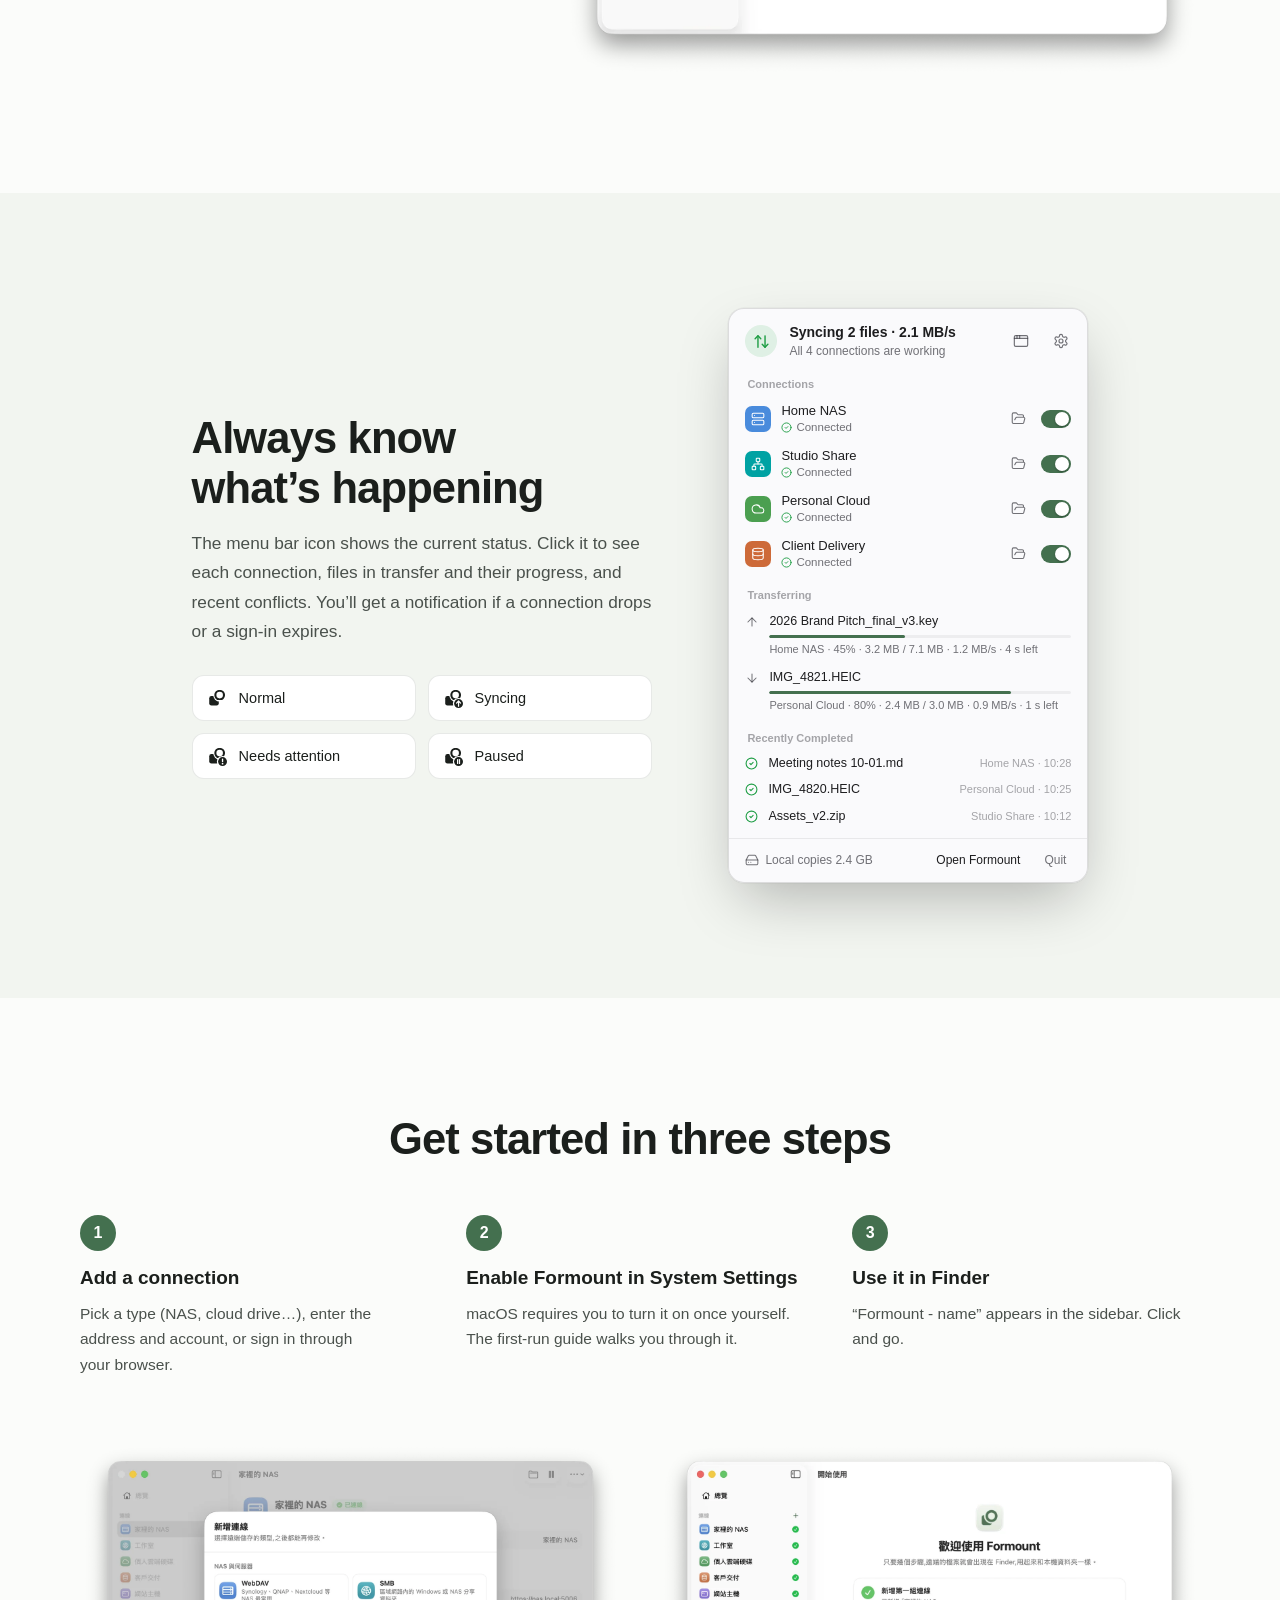
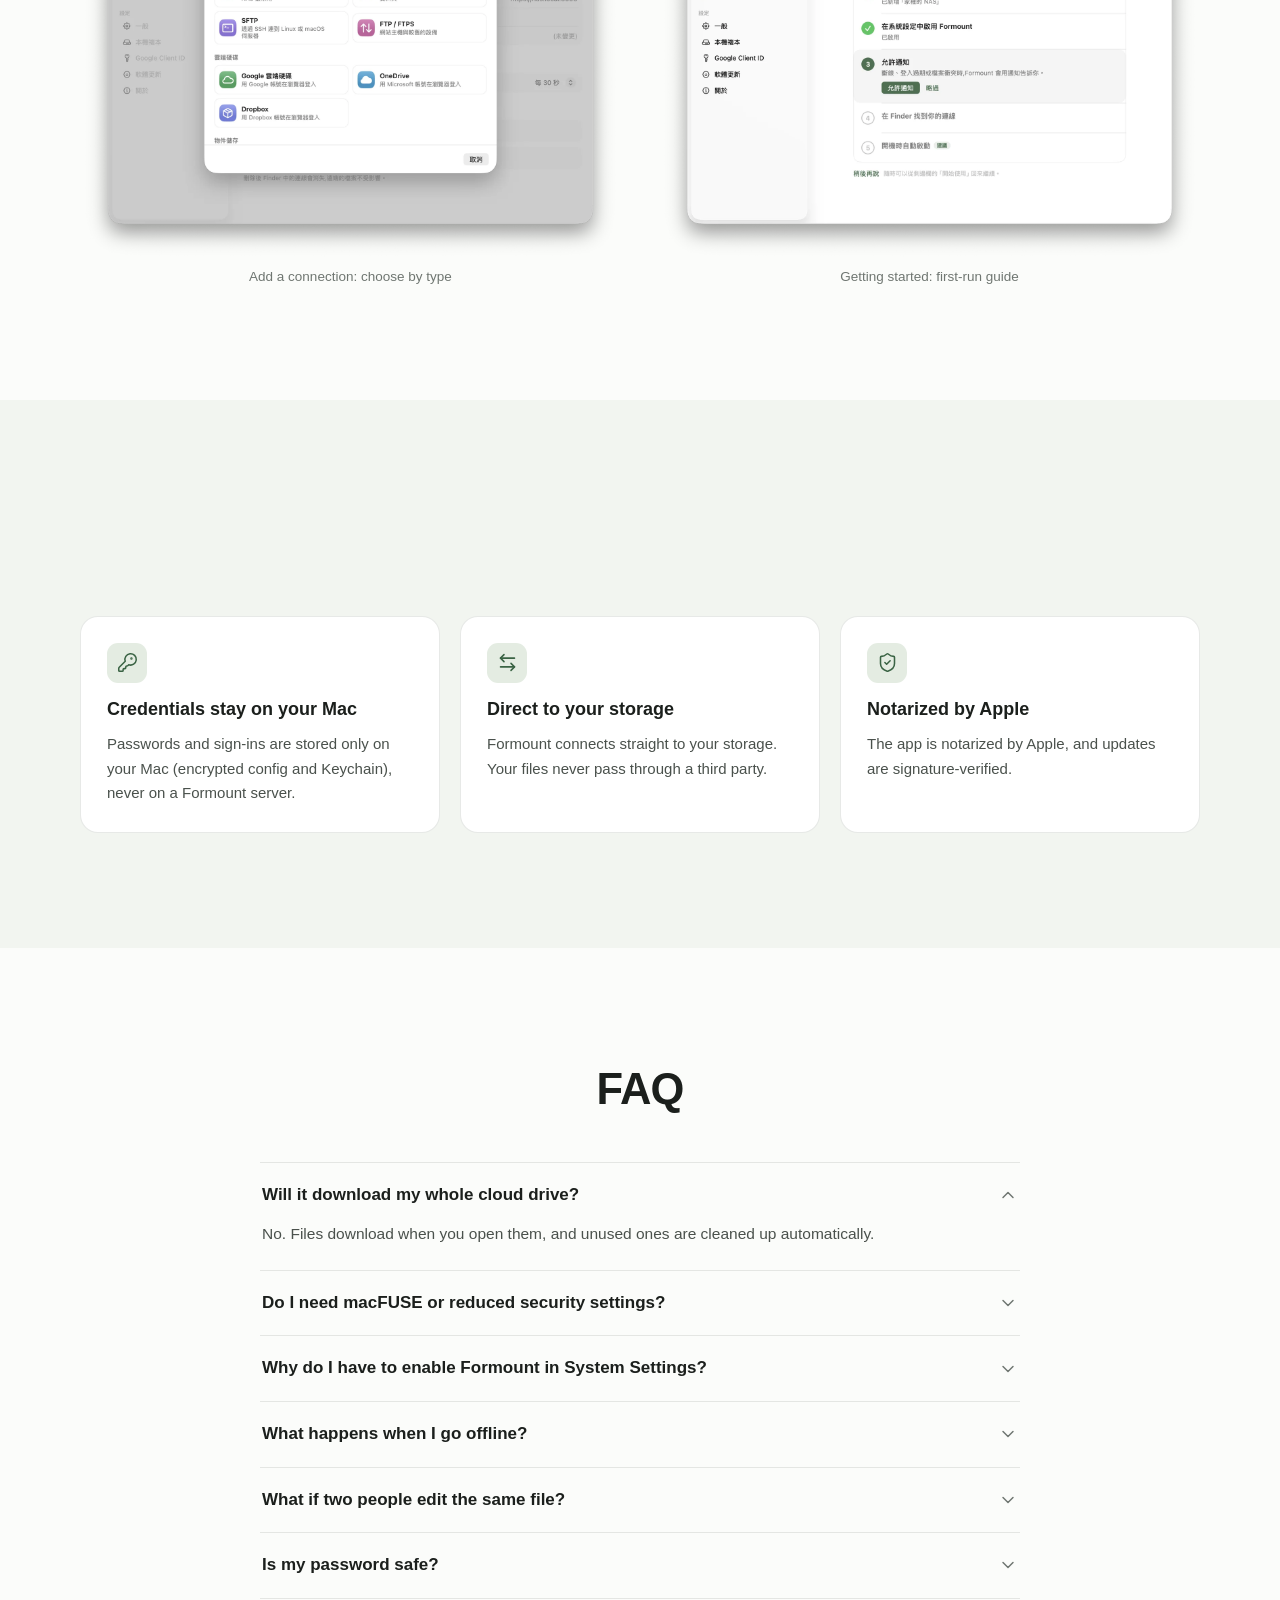
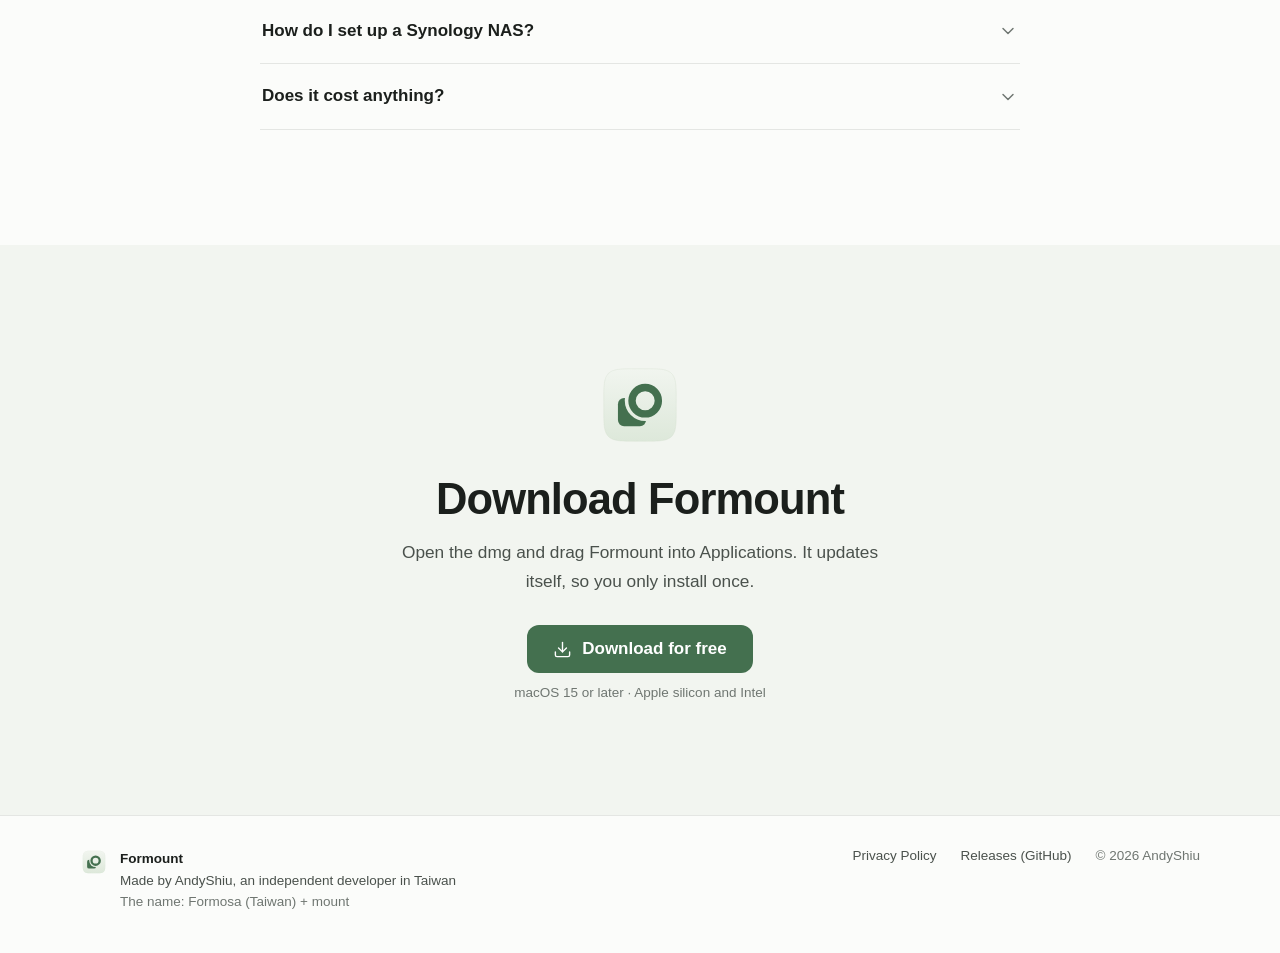
==== commit 47c7c9f6: "更新官網" ====
--- a/index.html
+++ b/index.html
@@ -16,7 +16,7 @@
 <link rel="icon" href="favicon.ico" sizes="any">
 <link rel="icon" href="assets/appicon.svg" type="image/svg+xml">
 <link rel="apple-touch-icon" href="assets/apple-touch-icon.png">
-<link rel="stylesheet" href="styles.css?v=1790846955">
+<link rel="stylesheet" href="styles.css?v=1790848971">
 <!-- 在畫面出現前套用手動選的深淺色與語言,避免閃一下 -->
 <script>
   try {
@@ -37,7 +37,7 @@
   "url": "https://formount.andyshiu.com/"
 }
 </script>
-<script src="site.js?v=1790846955" defer></script>
+<script src="site.js?v=1790848971" defer></script>
 </head>
 <body>
 
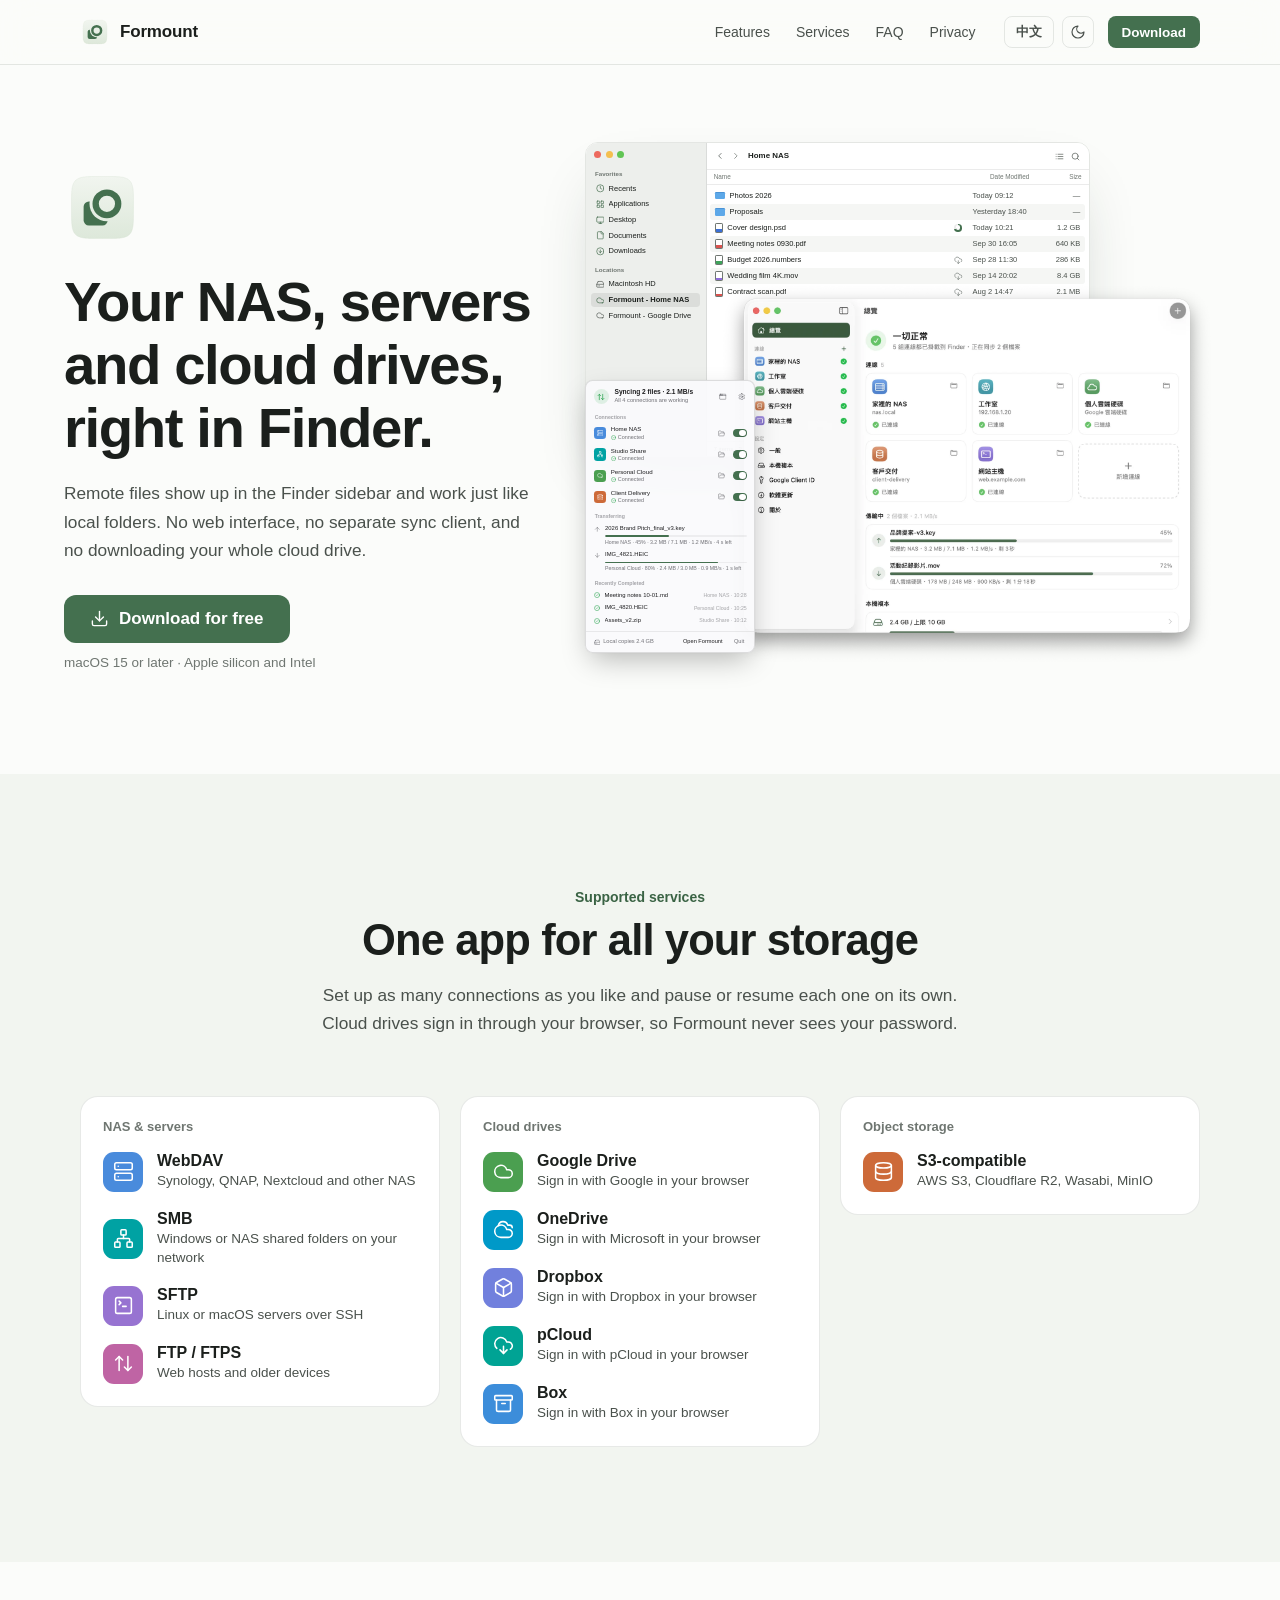
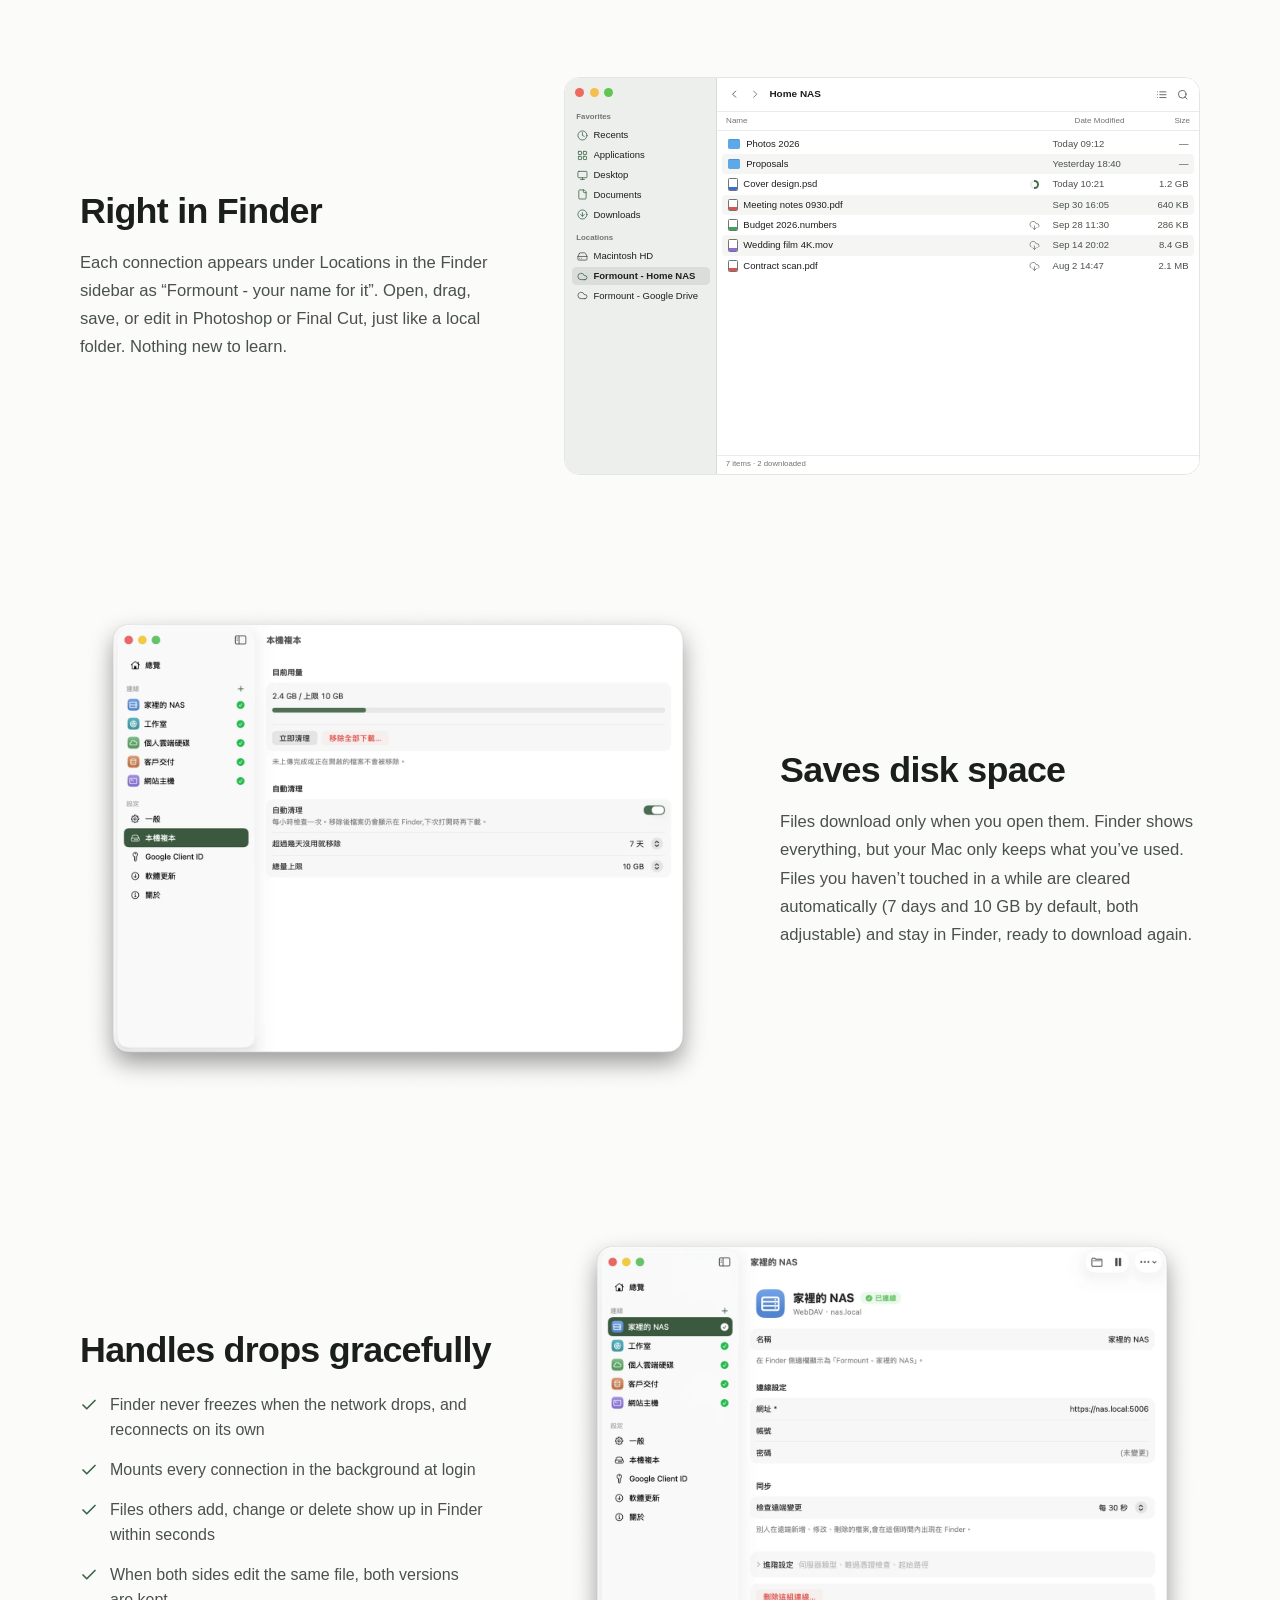
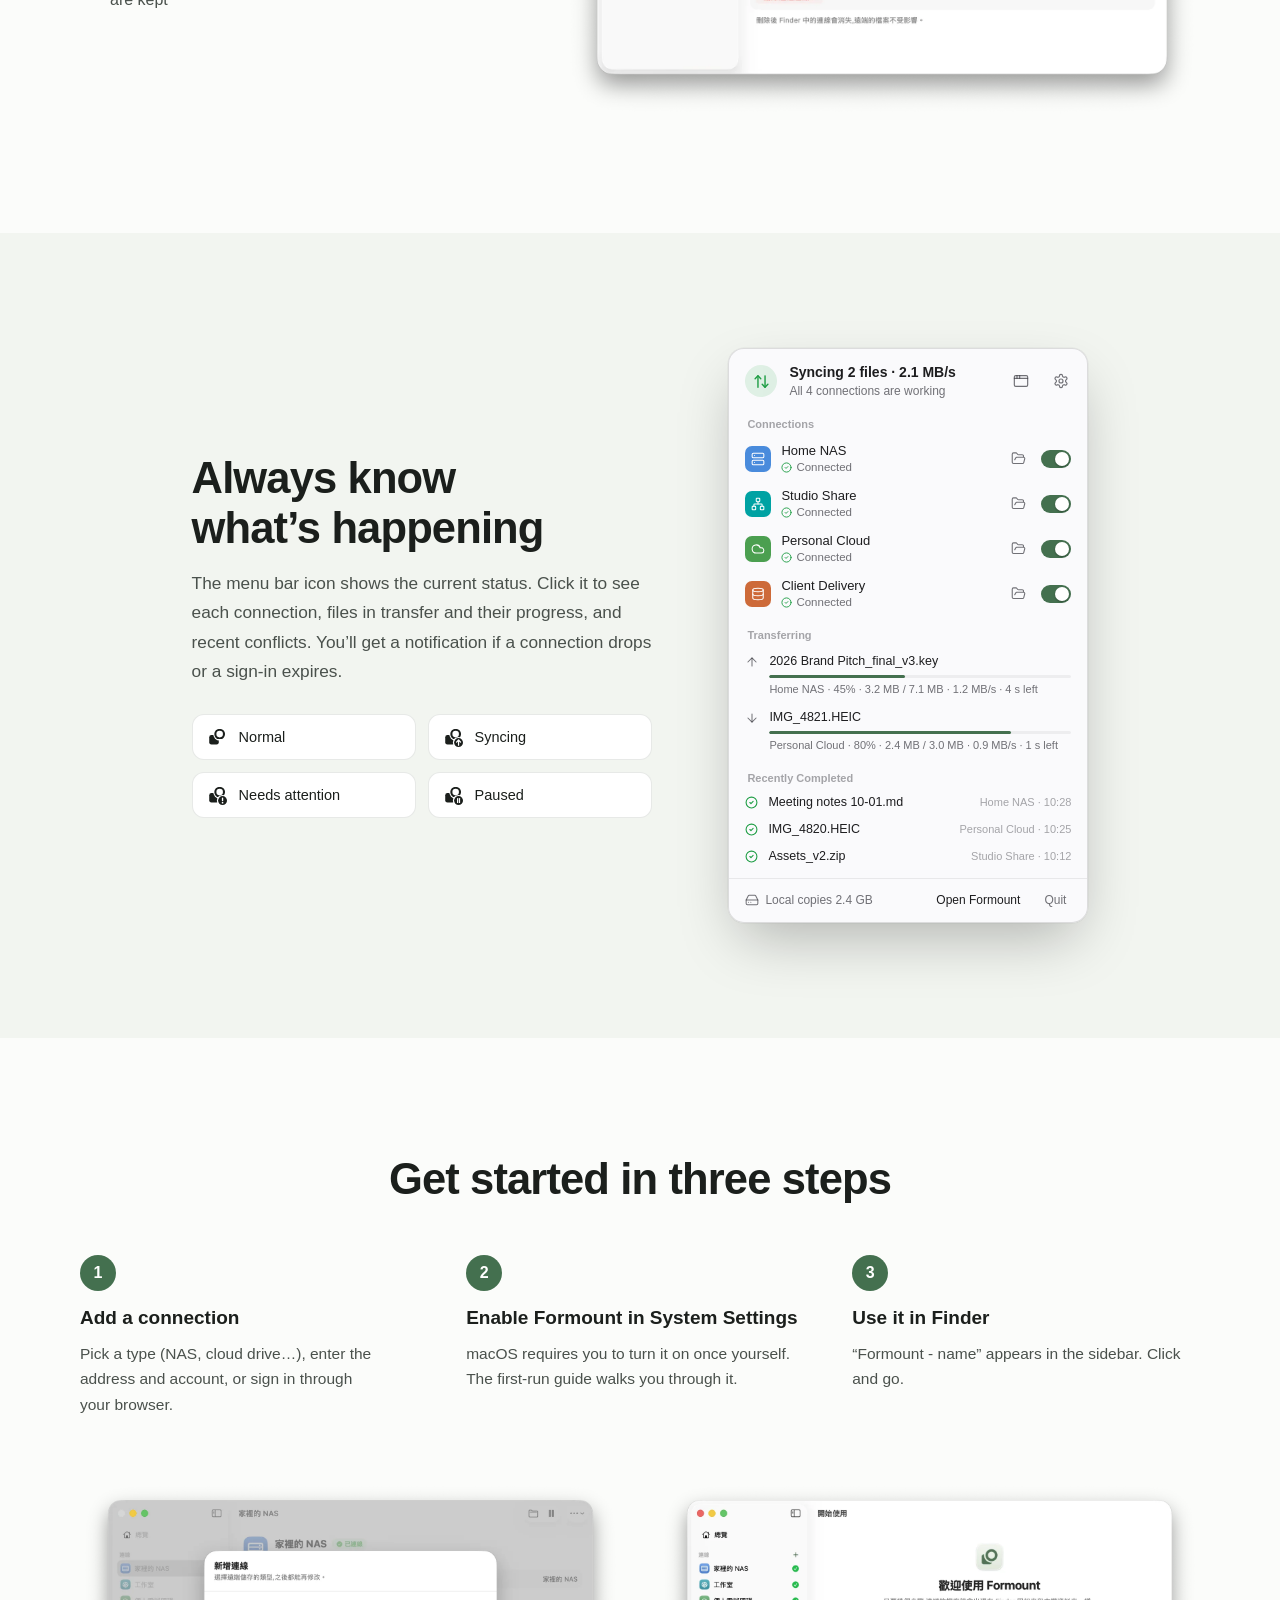
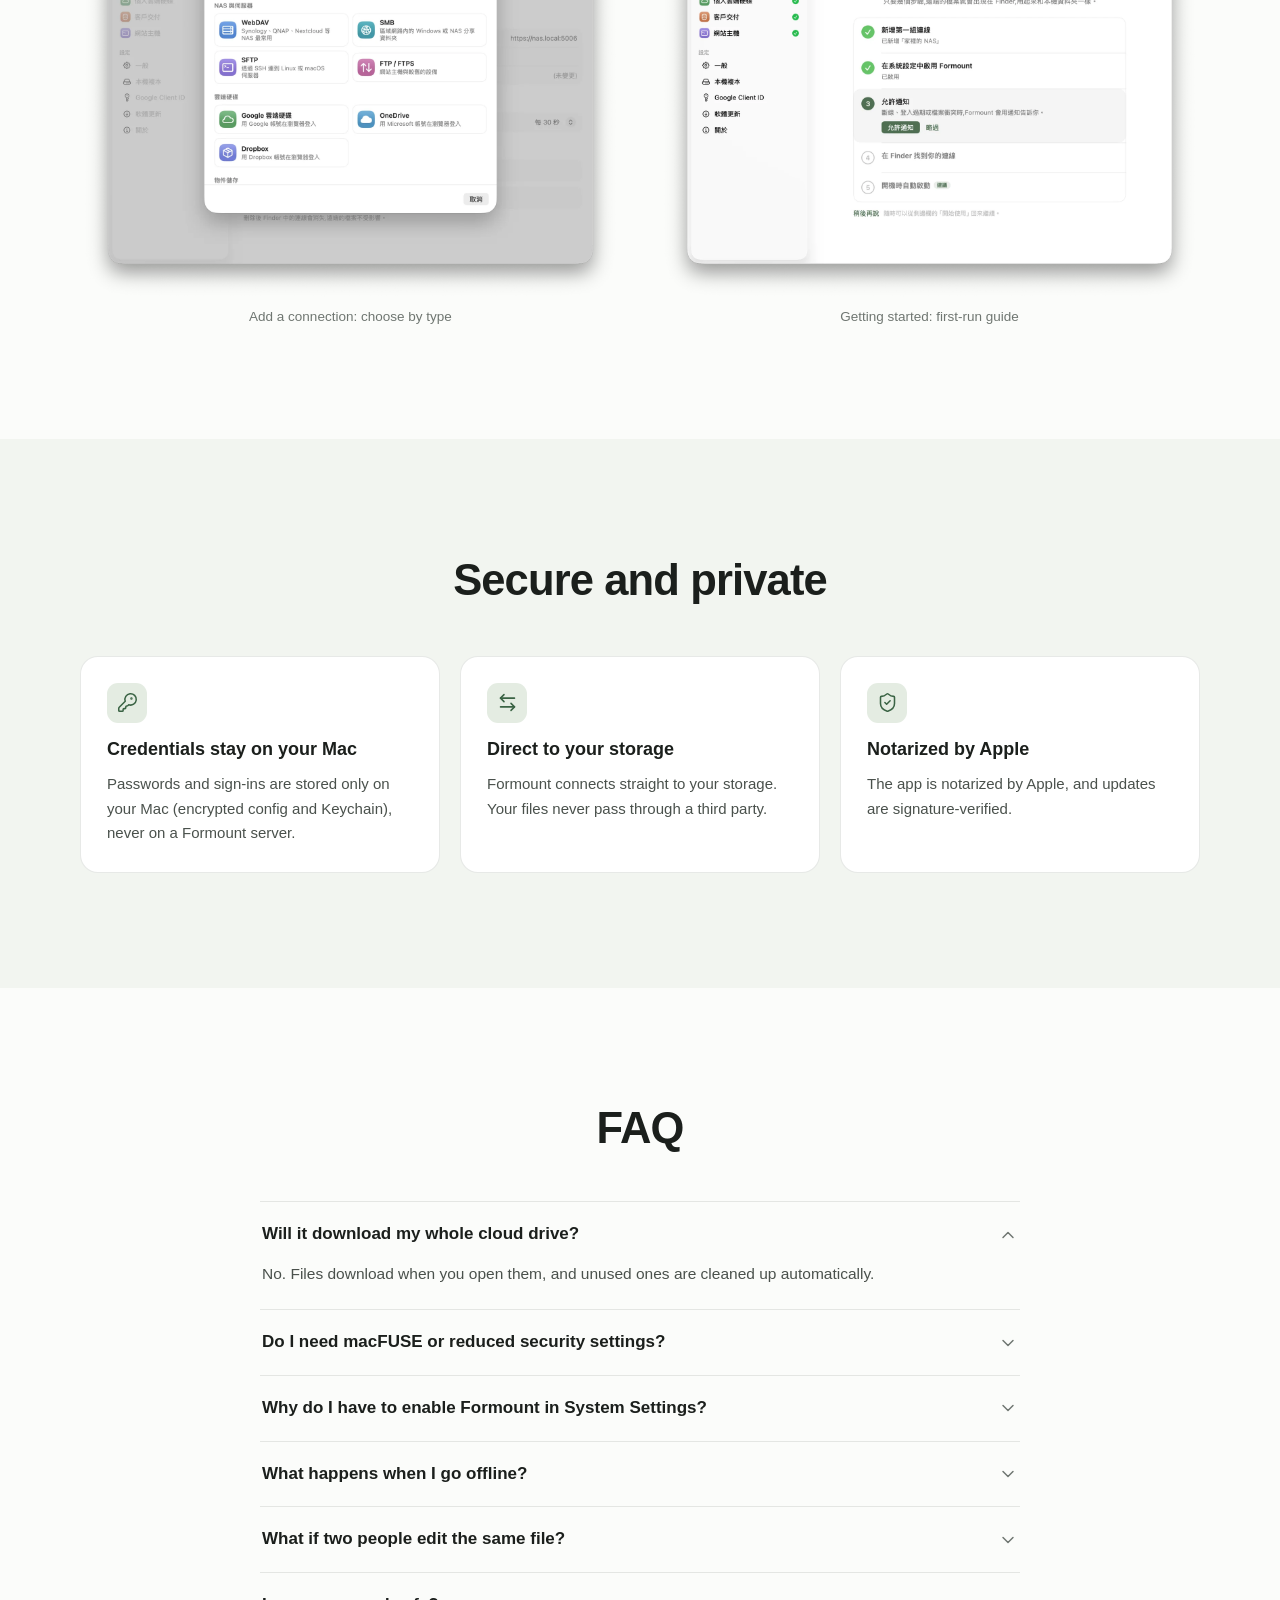
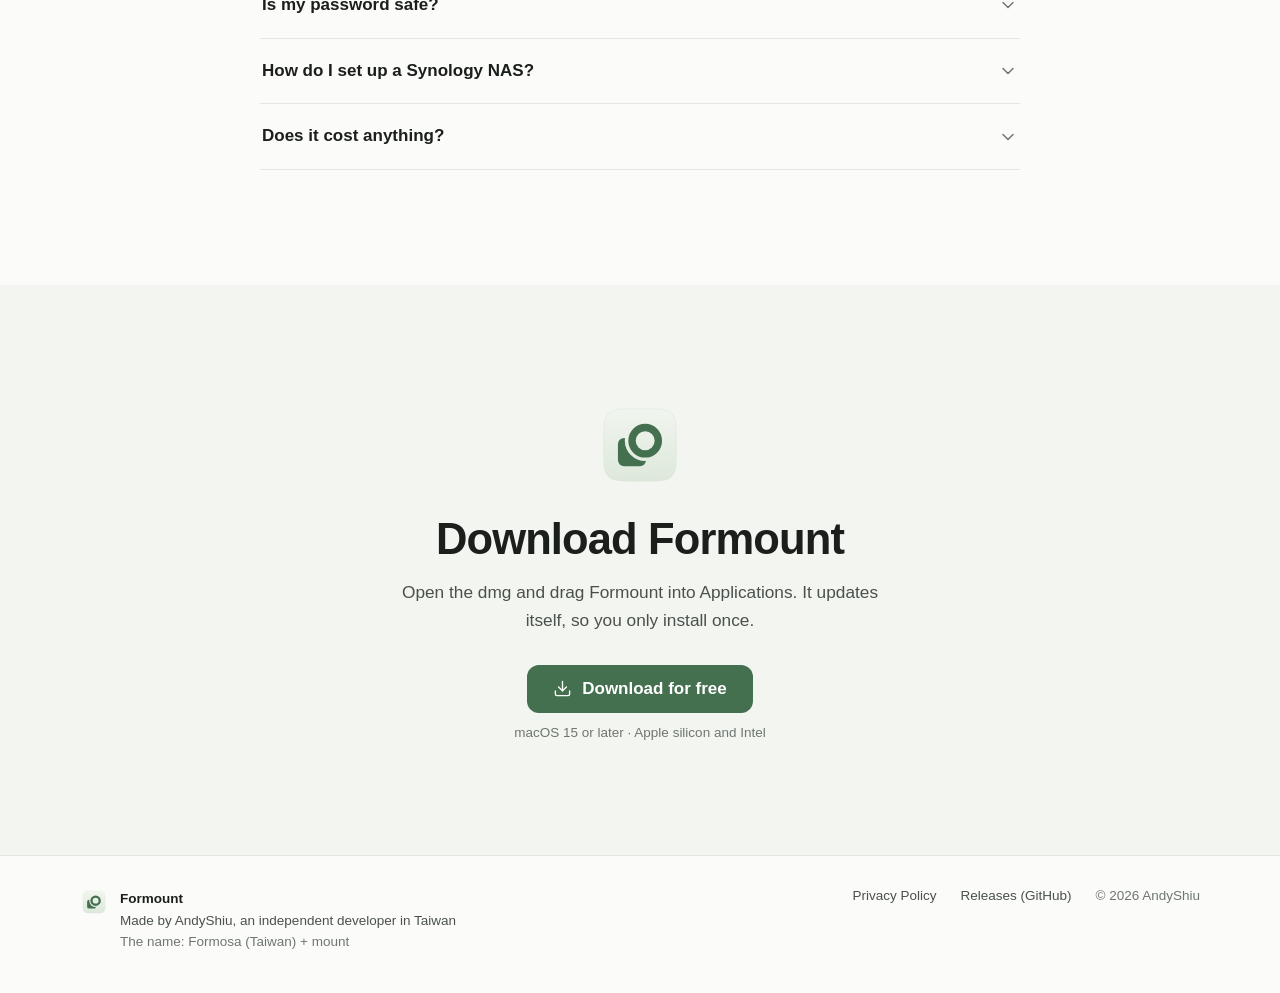
==== commit 637f236c: "更新官網" ====
--- a/index.html
+++ b/index.html
@@ -4,7 +4,7 @@
 <meta charset="utf-8">
 <meta name="viewport" content="width=device-width, initial-scale=1">
 <title>Formount — 把 NAS、伺服器和雲端硬碟放進 Finder</title>
-<meta name="description" content="Formount 是免費的 macOS App,把 NAS、伺服器和雲端硬碟掛載到 Finder。支援 WebDAV、SMB、SFTP、FTP、S3、Google 雲端硬碟、OneDrive、Dropbox。">
+<meta name="description" content="Formount 是免費的 macOS App,把 NAS、伺服器和雲端硬碟掛載到 Finder。支援 WebDAV、SMB、SFTP、FTP、S3、Google 雲端硬碟、OneDrive、Dropbox、pCloud、Box。">
 <link rel="canonical" href="https://formount.andyshiu.com/">
 <meta name="theme-color" content="#FBFCFA">
 <meta property="og:type" content="website">
@@ -16,7 +16,7 @@
 <link rel="icon" href="favicon.ico" sizes="any">
 <link rel="icon" href="assets/appicon.svg" type="image/svg+xml">
 <link rel="apple-touch-icon" href="assets/apple-touch-icon.png">
-<link rel="stylesheet" href="styles.css?v=1790848971">
+<link rel="stylesheet" href="styles.css?v=1791429961">
 <!-- 在畫面出現前套用手動選的深淺色與語言,避免閃一下 -->
 <script>
   try {
@@ -37,7 +37,7 @@
   "url": "https://formount.andyshiu.com/"
 }
 </script>
-<script src="site.js?v=1790848971" defer></script>
+<script src="site.js?v=1791429961" defer></script>
 </head>
 <body>
 
@@ -105,6 +105,8 @@
         <div class="svc-row"><div class="tile" style="--h:145"><svg class="i"><use href="assets/icons.svg#i-cloud"/></svg></div><div><div class="svc-name" data-i18n="nGdrive">Google 雲端硬碟</div><div class="svc-desc" data-i18n="dGdrive">用 Google 帳號在瀏覽器登入</div></div></div>
         <div class="svc-row"><div class="tile" style="--h:225"><svg class="i"><use href="assets/icons.svg#i-cloudy"/></svg></div><div><div class="svc-name">OneDrive</div><div class="svc-desc" data-i18n="dOnedrive">用 Microsoft 帳號在瀏覽器登入</div></div></div>
         <div class="svc-row"><div class="tile" style="--h:275"><svg class="i"><use href="assets/icons.svg#i-box"/></svg></div><div><div class="svc-name">Dropbox</div><div class="svc-desc" data-i18n="dDropbox">用 Dropbox 帳號在瀏覽器登入</div></div></div>
+        <div class="svc-row"><div class="tile" style="--h:185"><svg class="i"><use href="assets/icons.svg#i-cloud-download"/></svg></div><div><div class="svc-name">pCloud</div><div class="svc-desc" data-i18n="dPcloud">用 pCloud 帳號在瀏覽器登入</div></div></div>
+        <div class="svc-row"><div class="tile" style="--h:250"><svg class="i"><use href="assets/icons.svg#i-archive"/></svg></div><div><div class="svc-name">Box</div><div class="svc-desc" data-i18n="dBox">用 Box 帳號在瀏覽器登入</div></div></div>
       </div>
       <div class="card svc">
         <div class="svc-group" data-i18n="gObj">物件儲存</div>
--- a/styles.css
+++ b/styles.css
@@ -40,7 +40,8 @@
 
 /* ---------- 基礎 ---------- */
 * { box-sizing: border-box; }
-html { scroll-behavior: smooth; scroll-padding-top: 72px; }
+/* iPhone Safari 會自動放大窄欄裡的小字,把縮小顯示的選單列面板、Finder 示意撐壞 */
+html { scroll-behavior: smooth; scroll-padding-top: 72px; -webkit-text-size-adjust: 100%; text-size-adjust: 100%; }
 body {
   margin: 0; background: var(--bg); color: var(--ink);
   font-family: -apple-system, BlinkMacSystemFont, 'SF Pro Text', 'PingFang TC', 'Helvetica Neue', sans-serif;
